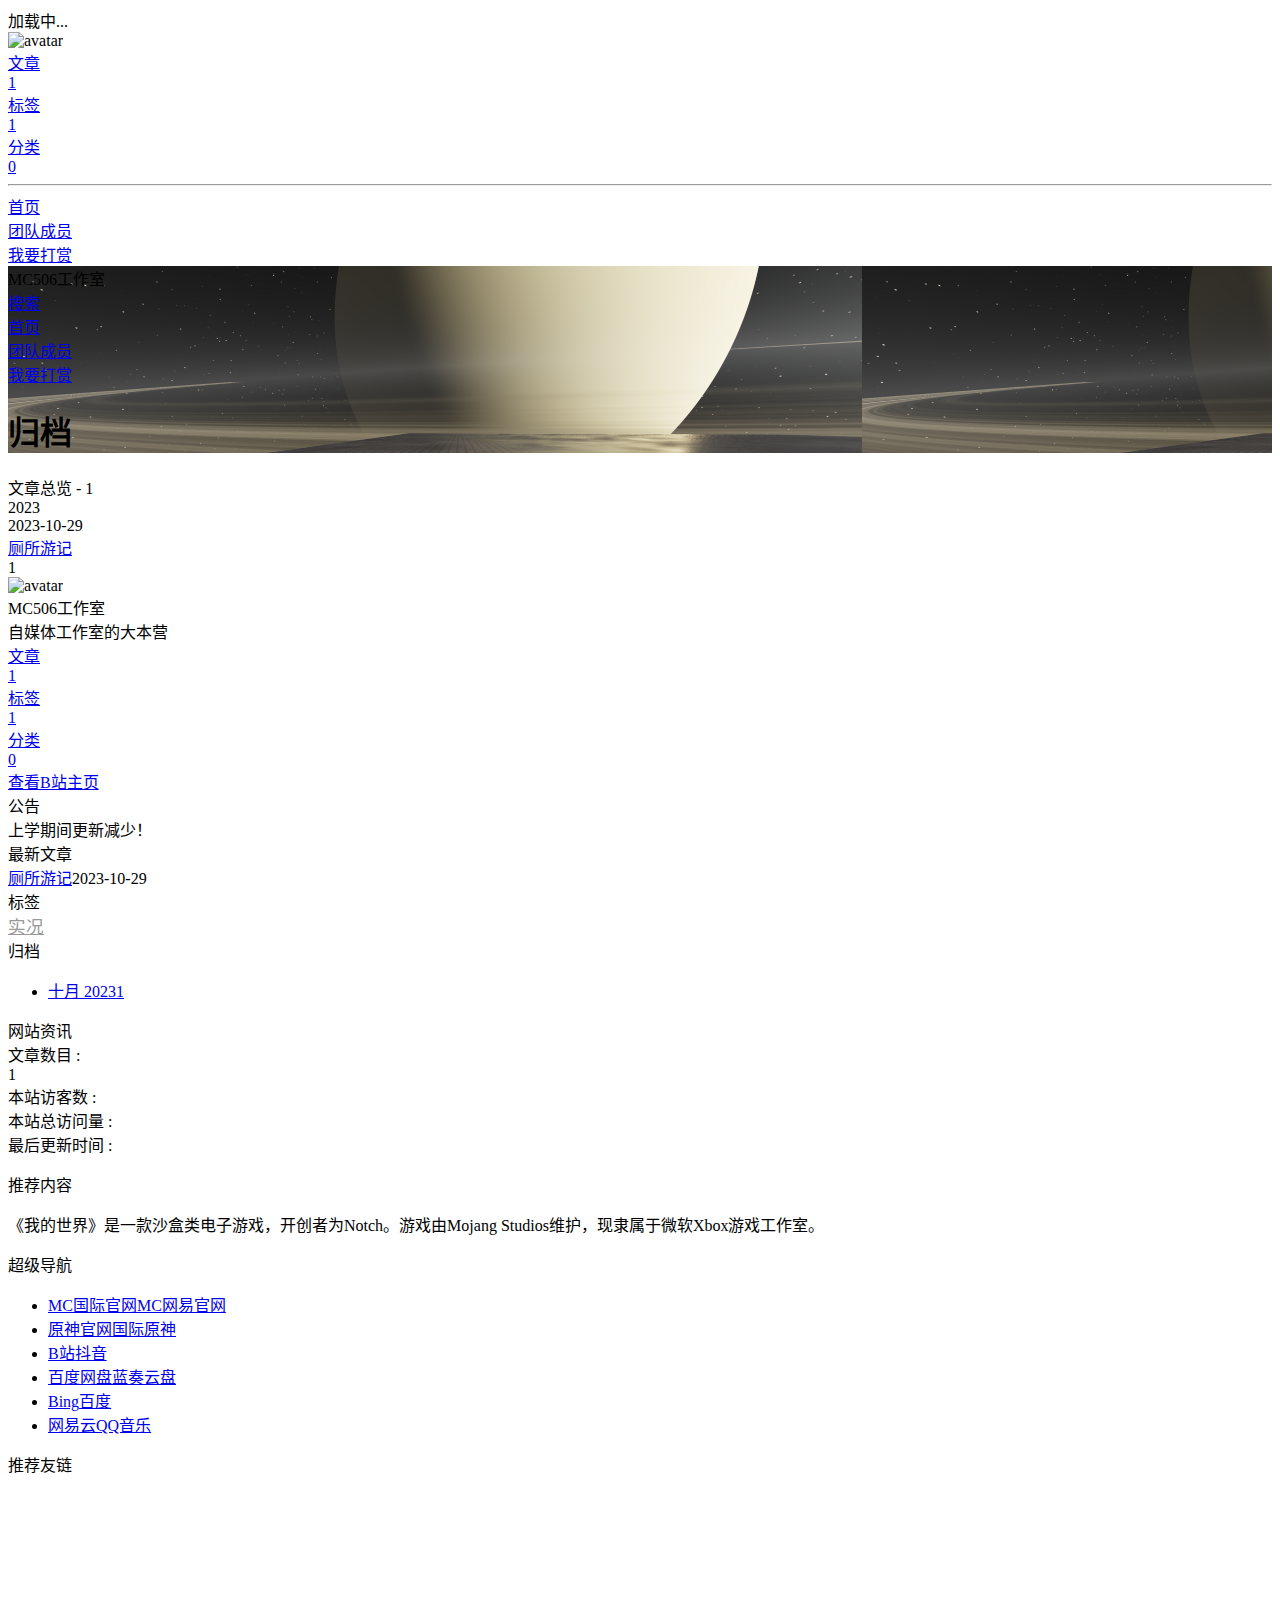
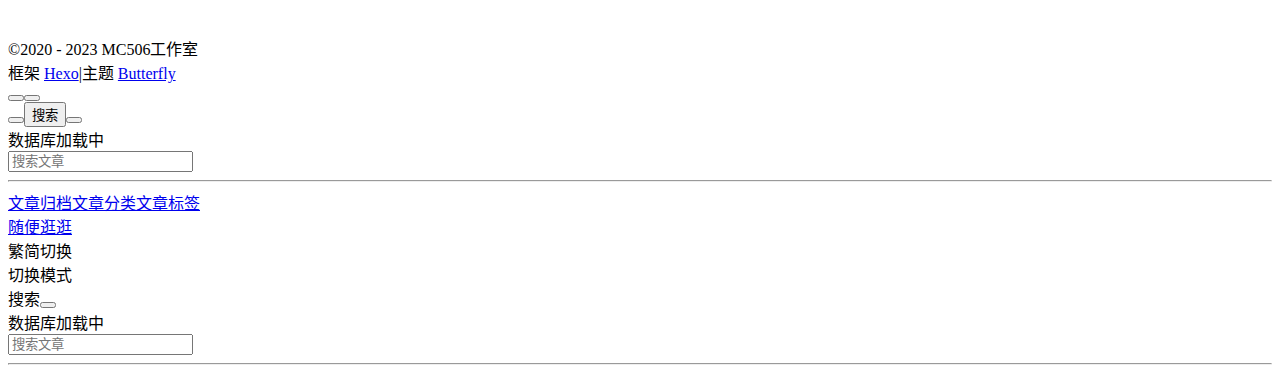
==== archives/index.html @ 2f19830c "Site updated: 2023-10-29 20:37:11" ====
<!DOCTYPE html><html lang="zh-CN" data-theme="light"><head><meta charset="UTF-8"><meta http-equiv="X-UA-Compatible" content="IE=edge"><meta name="viewport" content="width=device-width, initial-scale=1.0,viewport-fit=cover"><title>归档 | MC506工作室</title><meta name="author" content="MC506工作室"><meta name="copyright" content="MC506工作室"><meta name="format-detection" content="telephone=no"><meta name="theme-color" content="#ffffff"><meta name="description" content="自媒体工作室的大本营">
<meta property="og:type" content="website">
<meta property="og:title" content="归档">
<meta property="og:url" content="http://mc506lw.github.io/archives/index.html">
<meta property="og:site_name" content="MC506工作室">
<meta property="og:description" content="自媒体工作室的大本营">
<meta property="og:locale" content="zh_CN">
<meta property="og:image" content="http://mc506lw.github.io/img/e1f37be67612364035fc47e8f9fc692.jpg">
<meta property="article:author" content="MC506工作室">
<meta name="twitter:card" content="summary">
<meta name="twitter:image" content="http://mc506lw.github.io/img/e1f37be67612364035fc47e8f9fc692.jpg"><link rel="shortcut icon" href="/img/e1f37be67612364035fc47e8f9fc692.jpg"><link rel="canonical" href="http://mc506lw.github.io/archives/index.html"><link rel="preconnect" href="//cdn.jsdelivr.net"/><link rel="preconnect" href="//hm.baidu.com"/><link rel="preconnect" href="//busuanzi.ibruce.info"/><link rel="stylesheet" href="/css/index.css"><link rel="stylesheet" href="https://cdn.jsdelivr.net/npm/@fortawesome/fontawesome-free/css/all.min.css" media="print" onload="this.media='all'"><link rel="stylesheet" href="https://cdn.jsdelivr.net/npm/@fancyapps/ui/dist/fancybox/fancybox.min.css" media="print" onload="this.media='all'"><script>var _hmt = _hmt || [];
(function() {
  var hm = document.createElement("script");
  hm.src = "https://hm.baidu.com/hm.js?81c5a6b81b329cbfa008c7f55d9d41e6";
  var s = document.getElementsByTagName("script")[0]; 
  s.parentNode.insertBefore(hm, s);
})();
</script><script>const GLOBAL_CONFIG = {
  root: '/',
  algolia: undefined,
  localSearch: {"path":"/search.xml","preload":false,"top_n_per_article":1,"unescape":false,"languages":{"hits_empty":"找不到您查询的内容：${query}","hits_stats":"共找到 ${hits} 篇文章"}},
  translate: undefined,
  noticeOutdate: undefined,
  highlight: {"plugin":"highlighjs","highlightCopy":true,"highlightLang":true,"highlightHeightLimit":false},
  copy: {
    success: '复制成功',
    error: '复制错误',
    noSupport: '浏览器不支持'
  },
  relativeDate: {
    homepage: false,
    post: false
  },
  runtime: '',
  dateSuffix: {
    just: '刚刚',
    min: '分钟前',
    hour: '小时前',
    day: '天前',
    month: '个月前'
  },
  copyright: undefined,
  lightbox: 'fancybox',
  Snackbar: undefined,
  infinitegrid: {
    js: 'https://cdn.jsdelivr.net/npm/@egjs/infinitegrid/dist/infinitegrid.min.js',
    buttonText: '加载更多'
  },
  isPhotoFigcaption: false,
  islazyload: false,
  isAnchor: false,
  percent: {
    toc: true,
    rightside: false,
  },
  autoDarkmode: false
}</script><script id="config-diff">var GLOBAL_CONFIG_SITE = {
  title: '归档',
  isPost: false,
  isHome: false,
  isHighlightShrink: false,
  isToc: false,
  postUpdate: '2023-10-29 20:37:10'
}</script><script>(win=>{
      win.saveToLocal = {
        set: (key, value, ttl) => {
          if (ttl === 0) return
          const now = Date.now()
          const expiry = now + ttl * 86400000
          const item = {
            value,
            expiry
          }
          localStorage.setItem(key, JSON.stringify(item))
        },
      
        get: key => {
          const itemStr = localStorage.getItem(key)
      
          if (!itemStr) {
            return undefined
          }
          const item = JSON.parse(itemStr)
          const now = Date.now()
      
          if (now > item.expiry) {
            localStorage.removeItem(key)
            return undefined
          }
          return item.value
        }
      }
    
      win.getScript = (url, attr = {}) => new Promise((resolve, reject) => {
        const script = document.createElement('script')
        script.src = url
        script.async = true
        script.onerror = reject
        script.onload = script.onreadystatechange = function() {
          const loadState = this.readyState
          if (loadState && loadState !== 'loaded' && loadState !== 'complete') return
          script.onload = script.onreadystatechange = null
          resolve()
        }

        Object.keys(attr).forEach(key => {
          script.setAttribute(key, attr[key])
        })

        document.head.appendChild(script)
      })
    
      win.getCSS = (url, id = false) => new Promise((resolve, reject) => {
        const link = document.createElement('link')
        link.rel = 'stylesheet'
        link.href = url
        if (id) link.id = id
        link.onerror = reject
        link.onload = link.onreadystatechange = function() {
          const loadState = this.readyState
          if (loadState && loadState !== 'loaded' && loadState !== 'complete') return
          link.onload = link.onreadystatechange = null
          resolve()
        }
        document.head.appendChild(link)
      })
    
      win.activateDarkMode = () => {
        document.documentElement.setAttribute('data-theme', 'dark')
        if (document.querySelector('meta[name="theme-color"]') !== null) {
          document.querySelector('meta[name="theme-color"]').setAttribute('content', '#0d0d0d')
        }
      }
      win.activateLightMode = () => {
        document.documentElement.setAttribute('data-theme', 'light')
        if (document.querySelector('meta[name="theme-color"]') !== null) {
          document.querySelector('meta[name="theme-color"]').setAttribute('content', '#ffffff')
        }
      }
      const t = saveToLocal.get('theme')
    
        if (t === 'dark') activateDarkMode()
        else if (t === 'light') activateLightMode()
      
      const asideStatus = saveToLocal.get('aside-status')
      if (asideStatus !== undefined) {
        if (asideStatus === 'hide') {
          document.documentElement.classList.add('hide-aside')
        } else {
          document.documentElement.classList.remove('hide-aside')
        }
      }
    
      const detectApple = () => {
        if(/iPad|iPhone|iPod|Macintosh/.test(navigator.userAgent)){
          document.documentElement.classList.add('apple')
        }
      }
      detectApple()
    })(window)</script><link rel="stylesheet" href="/css/custom.css"><span id="fps"></span><link rel="stylesheet" href="/css/progress_bar.css" media="defer" onload="this.media='all'"><!-- hexo injector head_end start --><link rel="stylesheet" href="https://npm.elemecdn.com/hexo-butterfly-categories-card@1.0.0/lib/categorybar.css"><!-- hexo injector head_end end --><meta name="generator" content="Hexo 6.3.0"></head><body><div id="loading-box"><div class="loading-left-bg"></div><div class="loading-right-bg"></div><div class="spinner-box"><div class="configure-border-1"><div class="configure-core"></div></div><div class="configure-border-2"><div class="configure-core"></div></div><div class="loading-word">加载中...</div></div></div><script>(()=>{
  const $loadingBox = document.getElementById('loading-box')
  const $body = document.body
  const preloader = {
    endLoading: () => {
      $body.style.overflow = ''
      $loadingBox.classList.add('loaded')
    },
    initLoading: () => {
      $body.style.overflow = 'hidden'
      $loadingBox.classList.remove('loaded')
    }
  }

  preloader.initLoading()
  window.addEventListener('load',() => { preloader.endLoading() })

  if (false) {
    document.addEventListener('pjax:send', () => { preloader.initLoading() })
    document.addEventListener('pjax:complete', () => { preloader.endLoading() })
  }
})()</script><div id="sidebar"><div id="menu-mask"></div><div id="sidebar-menus"><div class="avatar-img is-center"><img src="/img/e1f37be67612364035fc47e8f9fc692.jpg" onerror="onerror=null;src='/img/friend_404.gif'" alt="avatar"/></div><div class="sidebar-site-data site-data is-center"><a href="/archives/"><div class="headline">文章</div><div class="length-num">1</div></a><a href="/tags/"><div class="headline">标签</div><div class="length-num">1</div></a><a href="/categories/"><div class="headline">分类</div><div class="length-num">0</div></a></div><hr class="custom-hr"/><div class="menus_items"><div class="menus_item"><a class="site-page" href="/"><i class="fa-fw fas fa-home"></i><span> 首页</span></a></div><div class="menus_item"><a class="site-page" href="/team/"><i class="fa-fw fas fa-heart"></i><span> 团队成员</span></a></div><div class="menus_item"><a class="site-page" href="/fadian/"><i class="fa-fw fas fa-hand-holding-heart"></i><span> 我要打赏</span></a></div></div></div></div><div class="page" id="body-wrap"><header class="not-home-page" id="page-header" style="background-image: url('/img/2023-09-10_11.59.04.png')"><nav id="nav"><span id="blog-info"><a href="/" title="MC506工作室"></a><div id="he-plugin-simple"><span class="site-name">MC506工作室</span></div></span><div id="menus"><div id="search-button"><a class="site-page social-icon search" href="javascript:void(0);"><i class="fas fa-search fa-fw"></i><span> 搜索</span></a></div><div class="menus_items"><div class="menus_item"><a class="site-page" href="/"><i class="fa-fw fas fa-home"></i><span> 首页</span></a></div><div class="menus_item"><a class="site-page" href="/team/"><i class="fa-fw fas fa-heart"></i><span> 团队成员</span></a></div><div class="menus_item"><a class="site-page" href="/fadian/"><i class="fa-fw fas fa-hand-holding-heart"></i><span> 我要打赏</span></a></div></div><div id="toggle-menu"><a class="site-page" href="javascript:void(0);"><i class="fas fa-bars fa-fw"></i></a></div></div></nav><div id="page-site-info"><h1 id="site-title">归档</h1></div></header><main class="layout" id="content-inner"><div id="archive"><div class="article-sort-title">文章总览 - 1</div><div class="article-sort"><div class="article-sort-item year">2023</div><div class="article-sort-item no-article-cover"><div class="article-sort-item-info"><div class="article-sort-item-time"><i class="far fa-calendar-alt"></i><time class="post-meta-date-created" datetime="2023-10-29T08:50:26.000Z" title="发表于 2023-10-29 16:50:26">2023-10-29</time></div><a class="article-sort-item-title" href="/2023/10/29/%E5%8E%95%E6%89%80%E6%B8%B8%E8%AE%B0/" title="厕所游记">厕所游记</a></div></div></div><nav id="pagination"><div class="pagination"><span class="page-number current">1</span></div></nav></div><div class="aside-content" id="aside-content"><div class="card-widget card-info"><div class="is-center"><div class="avatar-img"><img src="/img/e1f37be67612364035fc47e8f9fc692.jpg" onerror="this.onerror=null;this.src='/img/friend_404.gif'" alt="avatar"/></div><div class="author-info__name">MC506工作室</div><div class="author-info__description">自媒体工作室的大本营</div></div><div class="card-info-data site-data is-center"><a href="/archives/"><div class="headline">文章</div><div class="length-num">1</div></a><a href="/tags/"><div class="headline">标签</div><div class="length-num">1</div></a><a href="/categories/"><div class="headline">分类</div><div class="length-num">0</div></a></div><a id="card-info-btn" target="_blank" rel="noopener" href="https://space.bilibili.com/696652305"><i class="fab fa-bilibili"></i><span>查看B站主页</span></a><div class="card-info-social-icons is-center"><a class="social-icon" href="http://qm.qq.com/cgi-bin/qm/qr?_wv=1027&amp;k=BDdadNDHV9QyUXIkOZKwpkXo_-a21tHB&amp;authKey=B9U7ATQ6e089rOPouY4tqLctIxd5IM%2BOs1HN8KIvSqDBTac97eKMuggs9X7u34BD&amp;noverify=0&amp;group_code=769123964" target="_blank" title="加入QQ群"><i class="fab fa-qq" style="color: #0059ff;"></i></a><a class="social-icon" href="https://v.douyin.com/id7cJnuv/ 5@2.com" target="_blank" title="抖音主页"><i class="fab fa-tiktok" style="color: #000000;"></i></a></div></div><div class="card-widget card-announcement"><div class="item-headline"><i class="fas fa-bullhorn fa-shake"></i><span>公告</span></div><div class="announcement_content">上学期间更新减少！</div></div><div class="sticky_layout"><div class="card-widget card-recent-post"><div class="item-headline"><i class="fas fa-history"></i><span>最新文章</span></div><div class="aside-list"><div class="aside-list-item no-cover"><div class="content"><a class="title" href="/2023/10/29/%E5%8E%95%E6%89%80%E6%B8%B8%E8%AE%B0/" title="厕所游记">厕所游记</a><time datetime="2023-10-29T08:50:26.000Z" title="发表于 2023-10-29 16:50:26">2023-10-29</time></div></div></div></div><div class="card-widget card-tags"><div class="item-headline"><i class="fas fa-tags"></i><span>标签</span></div><div class="card-tag-cloud"><a href="/tags/%E5%AE%9E%E5%86%B5/" style="font-size: 1.1em; color: #999">实况</a></div></div><div class="card-widget card-archives"><div class="item-headline"><i class="fas fa-archive"></i><span>归档</span></div><ul class="card-archive-list"><li class="card-archive-list-item"><a class="card-archive-list-link" href="/archives/2023/10/"><span class="card-archive-list-date">十月 2023</span><span class="card-archive-list-count">1</span></a></li></ul></div><div class="card-widget card-webinfo"><div class="item-headline"><i class="fas fa-chart-line"></i><span>网站资讯</span></div><div class="webinfo"><div class="webinfo-item"><div class="item-name">文章数目 :</div><div class="item-count">1</div></div><div class="webinfo-item"><div class="item-name">本站访客数 :</div><div class="item-count" id="busuanzi_value_site_uv"><i class="fa-solid fa-spinner fa-spin"></i></div></div><div class="webinfo-item"><div class="item-name">本站总访问量 :</div><div class="item-count" id="busuanzi_value_site_pv"><i class="fa-solid fa-spinner fa-spin"></i></div></div><div class="webinfo-item"><div class="item-name">最后更新时间 :</div><div class="item-count" id="last-push-date" data-lastPushDate="2023-10-29T12:37:10.159Z"><i class="fa-solid fa-spinner fa-spin"></i></div></div></div></div></div></div></main><footer id="footer"><div id="footer-wrap"><div id="ft"><div class="ft-item-1"><div class="t-top"><div class="t-t-l"><p class="ft-t t-l-t">推荐内容</p><div class="bg-ad"><div>《我的世界》是一款沙盒类电子游戏，开创者为Notch。游戏由Mojang Studios维护，现隶属于微软Xbox游戏工作室。</div><div class="btn-xz-box"><a class="btn-xz" target="_blank" rel="noopener" href="https://minecraft.net/"> </a></div></div></div><div class="t-t-r"><p class="ft-t t-l-t">超级导航</p><ul class="ft-links"><li><a target="_blank" rel="noopener" href="https://www.minecraft.net/">MC国际官网</a><a target="_blank" rel="noopener" href="https://mc.163.com/">MC网易官网</a></li><li><a target="_blank" rel="noopener" href="https://ys.mihoyo.com/">原神官网</a><a target="_blank" rel="noopener" href="https://genshin.hoyoverse.com/en">国际原神</a></li><li><a target="_blank" rel="noopener" href="https://bilibili.com">B站</a><a target="_blank" rel="noopener" href="https://www.douyin.com/discover">抖音</a></li><li><a target="_blank" rel="noopener" href="https://pan.baidu.com/">百度网盘</a><a target="_blank" rel="noopener" href="https://pc.woozooo.com/">蓝奏云盘</a></li><li><a target="_blank" rel="noopener" href="https://cn.bing.com">Bing</a><a target="_blank" rel="noopener" href="https://baidu.com">百度</a></li><li><a target="_blank" rel="noopener" href="https://music.163.com">网易云</a><a target="_blank" rel="noopener" href="https://y.qq.com/">QQ音乐</a></li></ul></div></div></div><div class="ft-item-2"><p class="ft-t">推荐友链</p><div class="ft-img-group"><div class="img-group-item"><a target="_blank" rel="noopener" href="https://www.mcbbs.net/"><img src="https://picdl.sunbangyan.cn/2023/10/29/2e743eb274c3a27096126565a379de5f.png" alt=""/></a></div><div class="img-group-item"><a target="_blank" rel="noopener" href="https://klpbbs.com/"><img src="https://picdm.sunbangyan.cn/2023/10/29/a8a11aaf8ba96af10c62a1933989144e.png" alt=""/></a></div><div class="img-group-item"><a target="_blank" rel="noopener" href="https://www.planetminecraft.com/"><img src="https://picdm.sunbangyan.cn/2023/10/29/9886b3ceeb8cb4bef4e1a3ab4f196b81.png" alt=""/></a></div><div class="img-group-item"><a target="_blank" rel="noopener" href="https://www.curseforge.com/minecraft/"><img src="https://picdm.sunbangyan.cn/2023/10/29/a2d2ff64bffb9511676bce7ee4fdfa7d.png" alt=""/></a></div><div class="img-group-item"><a target="_blank" rel="noopener" href="https://preview.openfrp.net/"><img src="https://picdl.sunbangyan.cn/2023/10/29/e835c33e067d3760f0480dff2d947826.png" alt=""/></a></div><div class="img-group-item"><a target="_blank" rel="noopener" href="https://www.mcnav.net/"><img src="https://picss.sunbangyan.cn/2023/10/29/50d2ec2ff0ce5ebee2998b3c4b10a136.png" alt=""/></a></div><div class="img-group-item"><a target="_blank" rel="noopener" href="https://www.anyijun.com/"><img src="https://picss.sunbangyan.cn/2023/10/29/cb4350c5424cf41b080c001601173be1.png" alt=""/></a></div><div class="img-group-item"><a target="_blank" rel="noopener" href="https://toiletmc.net/"><img src="https://picss.sunbangyan.cn/2023/10/29/3ba36cac2c2de02fc002721196aa5860.png" alt=""/></a></div></div></div></div><div class="copyright">&copy;2020 - 2023  <i id="heartbeat" class="fa fas fa-heartbeat"></i> MC506工作室</div><div class="framework-info"><span>框架 </span><a target="_blank" rel="noopener" href="https://hexo.io">Hexo</a><span class="footer-separator">|</span><span>主题 </span><a target="_blank" rel="noopener" href="https://github.com/jerryc127/hexo-theme-butterfly">Butterfly</a></div></div></footer></div><div id="rightside"><div id="rightside-config-hide"><button id="darkmode" type="button" title="浅色和深色模式转换"><i class="fas fa-adjust"></i></button><button id="hide-aside-btn" type="button" title="单栏和双栏切换"><i class="fas fa-arrows-alt-h"></i></button></div><div id="rightside-config-show"><button id="rightside-config" type="button" title="设置"><i class="fas fa-cog fa-spin"></i></button><button id="go-up" type="button" title="回到顶部"><span class="scroll-percent"></span><i class="fas fa-arrow-up"></i><div id="local-search"><div class="search-dialog"><nav class="search-nav"><span class="search-dialog-title">搜索</span><span id="loading-status"></span><button class="search-close-button"><i class="fas fa-times"></i></button></nav><div class="is-center" id="loading-database"><i class="fas fa-spinner fa-pulse"></i><span>  数据库加载中</span></div><div class="search-wrap"><div id="local-search-input"><div class="local-search-box"><input class="local-search-box--input" placeholder="搜索文章" type="text"/></div></div><hr/><div id="local-search-results"></div><div id="local-search-stats-wrap"></div></div></div><div id="search-mask"></div><script src="/js/search/local-search.js"></script></div><div id="rightMenu"><div class="rightMenu-group rightMenu-small"><div class="rightMenu-item" id="menu-backward"><i class="fa-solid fa-arrow-left"></i></div><div class="rightMenu-item" id="menu-forward"><i class="fa-solid fa-arrow-right"></i></div><div class="rightMenu-item" id="menu-refresh"><i class="fa-solid fa-arrow-rotate-right"></i></div><div class="rightMenu-item" id="menu-home"><i class="fa-solid fa-house"></i></div></div><div class="rightMenu-group rightMenu-line rightMenuOther"><a class="rightMenu-item menu-link" href="/archives/"><i class="fa-solid fa-archive"></i><span>文章归档</span></a><a class="rightMenu-item menu-link" href="/categories/"><i class="fa-solid fa-folder-open"></i><span>文章分类</span></a><a class="rightMenu-item menu-link" href="/tags/"><i class="fa-solid fa-tags"></i><span>文章标签</span></a></div><div class="rightMenu-group rightMenu-line rightMenuNormal"><a class="rightMenu-item menu-link" id="menu-radompage" href="/random/index.html"><i class="fa-solid fa-shoe-prints"></i><span>随便逛逛</span></a><div class="rightMenu-item" id="menu-translate"><i class="fa-solid fa-earth-asia"></i><span>繁简切换</span></div><div class="rightMenu-item" id="menu-darkmode"><i class="fa-solid fa-moon"></i><span>切换模式</span></div></div></div><div id="rightmenu-mask"></div></button></div></div><div><script src="/js/utils.js"></script><script src="/js/main.js"></script><script src="https://cdn.jsdelivr.net/npm/@fancyapps/ui/dist/fancybox/fancybox.umd.min.js"></script><div class="js-pjax"></div><script defer src="/js/cursor.js"></script><script async src="//npm.elemecdn.com/pace-js@1.2.4/pace.min.js"></script><div class="aplayer no-destroy" data-id="7716161010" data-server="netease" data-type="playlist" data-fixed="true" data-listfolded="true" data-mini="true" data-volume="0.2" data-lrctype="0" data-autoplay="false"> </div><script defer type="text/javascript" src="https://cdn1.tianli0.top/npm/sweetalert2@8.19.0/dist/sweetalert2.all.js"></script><script defer src="/js/lunar.js"></script><script defer src="/js/day.js"></script><script async src="/js/fps.js"></script><script async src="/js/title.js"></script><script src="https://widget.qweather.net/simple/static/js/he-simple-common.js?v=2.0"></script><script src="/js/weather.js"></script><script src="https://cdn.staticfile.org/jquery/3.6.3/jquery.min.js"></script><script async data-pjax src="https://cdn.wpon.cn/2022-sucai/Gold-ingot.js"></script><script async data-pjax src="/js/newYear.js"></script><script async src="https://npm.elemecdn.com/tzy-blog/lib/js/other/sakura.js"></script><script defer="defer" id="ribbon" src="https://cdn.jsdelivr.net/npm/butterfly-extsrc/dist/canvas-ribbon.min.js" size="150" alpha="0.6" zIndex="-1" mobile="false" data-click="false"></script><script src="https://cdn.jsdelivr.net/npm/butterfly-extsrc/dist/activate-power-mode.min.js"></script><script>POWERMODE.colorful = true;
POWERMODE.shake = false;
POWERMODE.mobile = false;
document.body.addEventListener('input', POWERMODE);
</script><script id="click-show-text" src="https://cdn.jsdelivr.net/npm/butterfly-extsrc/dist/click-show-text.min.js" data-mobile="true" data-text="点赞,投币,转发,关注" data-fontsize="15px" data-random="false" async="async"></script><link rel="stylesheet" href="https://cdn.jsdelivr.net/npm/aplayer/dist/APlayer.min.css" media="print" onload="this.media='all'"><script src="https://cdn.jsdelivr.net/npm/aplayer/dist/APlayer.min.js"></script><script src="https://cdn.jsdelivr.net/npm/butterfly-extsrc/metingjs/dist/Meting.min.js"></script><script async data-pjax src="//busuanzi.ibruce.info/busuanzi/2.3/busuanzi.pure.mini.js"></script><div id="local-search"><div class="search-dialog"><nav class="search-nav"><span class="search-dialog-title">搜索</span><span id="loading-status"></span><button class="search-close-button"><i class="fas fa-times"></i></button></nav><div class="is-center" id="loading-database"><i class="fas fa-spinner fa-pulse"></i><span>  数据库加载中</span></div><div class="search-wrap"><div id="local-search-input"><div class="local-search-box"><input class="local-search-box--input" placeholder="搜索文章" type="text"/></div></div><hr/><div id="local-search-results"></div><div id="local-search-stats-wrap"></div></div></div><div id="search-mask"></div><script src="/js/search/local-search.js"></script></div></div><!-- hexo injector body_end start --><script data-pjax>
    function butterfly_categories_card_injector_config(){
      var parent_div_git = document.getElementById('recent-posts');
      var item_html = '<style>li.categoryBar-list-item{width:32.3%;}.categoryBar-list{max-height: 190px;overflow:auto;}.categoryBar-list::-webkit-scrollbar{width:0!important}@media screen and (max-width: 650px){.categoryBar-list{max-height: 160px;}}</style><div class="recent-post-item" style="height:auto;width:100%;padding:0px;"><div id="categoryBar"><ul class="categoryBar-list"></ul></div></div>';
      console.log('已挂载butterfly_categories_card')
      parent_div_git.insertAdjacentHTML("afterbegin",item_html)
      }
    if( document.getElementById('recent-posts') && (location.pathname ==='/'|| '/' ==='all')){
    butterfly_categories_card_injector_config()
    }
  </script><!-- hexo injector body_end end --><script src="/live2dw/lib/L2Dwidget.min.js?094cbace49a39548bed64abff5988b05"></script><script>L2Dwidget.init({"log":false,"pluginJsPath":"lib/","pluginModelPath":"assets/","pluginRootPath":"live2dw/","tagMode":false});</script></body></html>
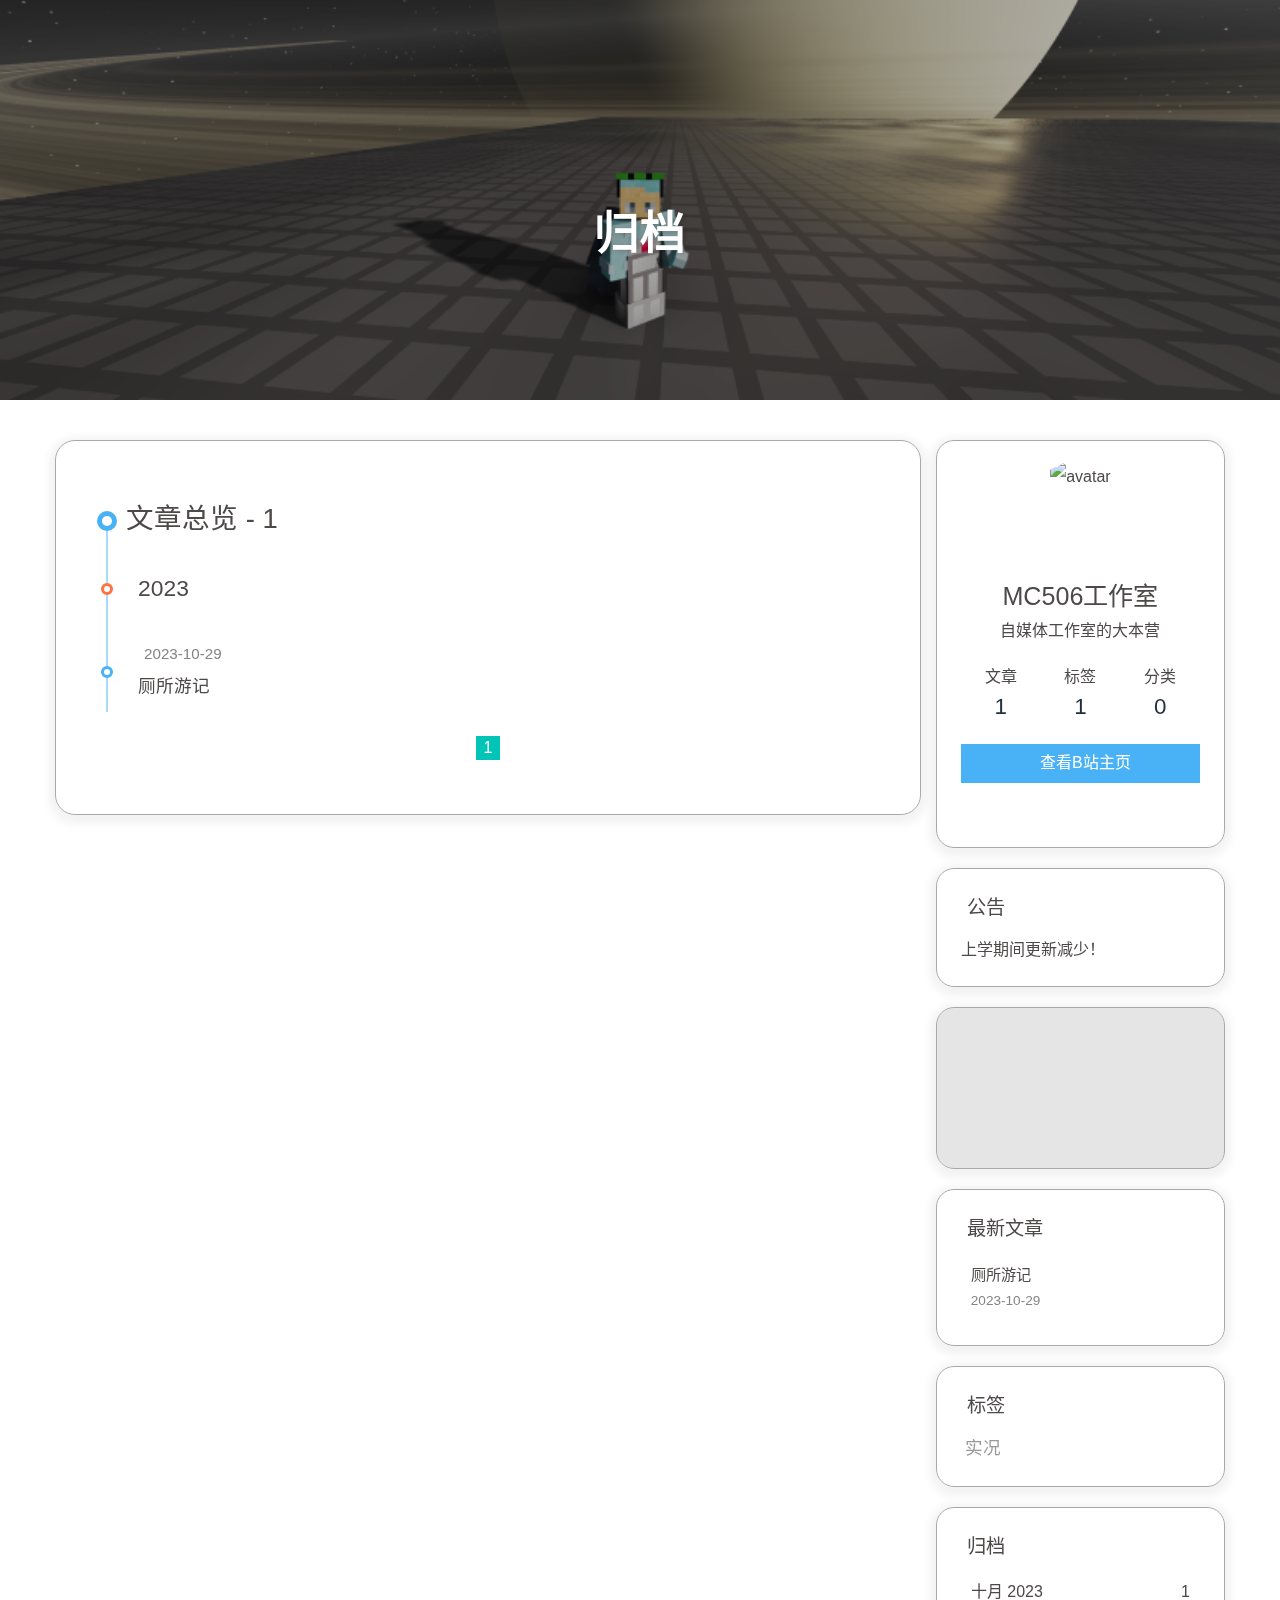
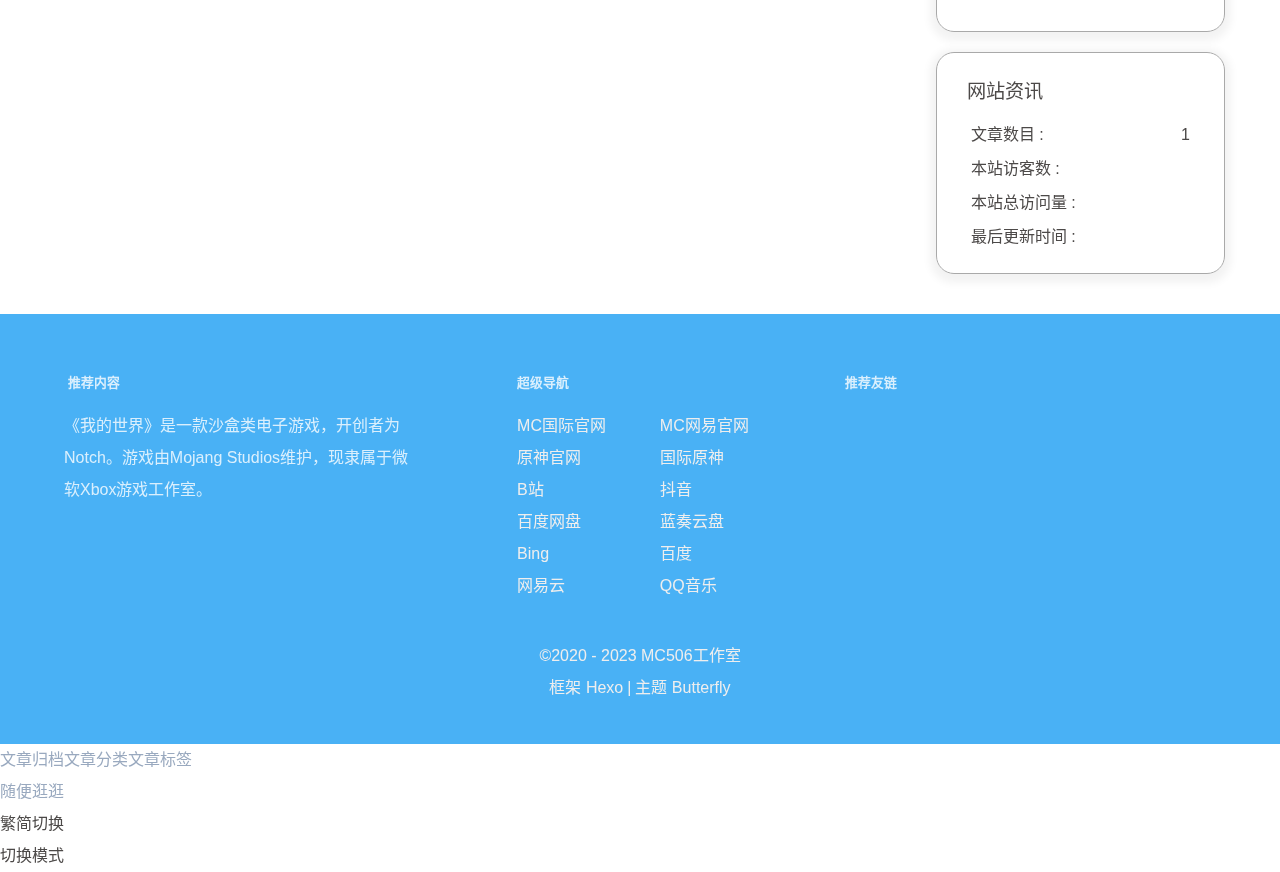
==== commit 6368f0e1: "Site updated: 2023-10-29 21:50:32" ====
--- a/archives/index.html
+++ b/archives/index.html
@@ -60,7 +60,7 @@
   isHome: false,
   isHighlightShrink: false,
   isToc: false,
-  postUpdate: '2023-10-29 20:37:10'
+  postUpdate: '2023-10-29 21:50:31'
 }</script><script>(win=>{
       win.saveToLocal = {
         set: (key, value, ttl) => {
@@ -178,7 +178,7 @@
     document.addEventListener('pjax:send', () => { preloader.initLoading() })
     document.addEventListener('pjax:complete', () => { preloader.endLoading() })
   }
-})()</script><div id="sidebar"><div id="menu-mask"></div><div id="sidebar-menus"><div class="avatar-img is-center"><img src="/img/e1f37be67612364035fc47e8f9fc692.jpg" onerror="onerror=null;src='/img/friend_404.gif'" alt="avatar"/></div><div class="sidebar-site-data site-data is-center"><a href="/archives/"><div class="headline">文章</div><div class="length-num">1</div></a><a href="/tags/"><div class="headline">标签</div><div class="length-num">1</div></a><a href="/categories/"><div class="headline">分类</div><div class="length-num">0</div></a></div><hr class="custom-hr"/><div class="menus_items"><div class="menus_item"><a class="site-page" href="/"><i class="fa-fw fas fa-home"></i><span> 首页</span></a></div><div class="menus_item"><a class="site-page" href="/team/"><i class="fa-fw fas fa-heart"></i><span> 团队成员</span></a></div><div class="menus_item"><a class="site-page" href="/fadian/"><i class="fa-fw fas fa-hand-holding-heart"></i><span> 我要打赏</span></a></div></div></div></div><div class="page" id="body-wrap"><header class="not-home-page" id="page-header" style="background-image: url('/img/2023-09-10_11.59.04.png')"><nav id="nav"><span id="blog-info"><a href="/" title="MC506工作室"></a><div id="he-plugin-simple"><span class="site-name">MC506工作室</span></div></span><div id="menus"><div id="search-button"><a class="site-page social-icon search" href="javascript:void(0);"><i class="fas fa-search fa-fw"></i><span> 搜索</span></a></div><div class="menus_items"><div class="menus_item"><a class="site-page" href="/"><i class="fa-fw fas fa-home"></i><span> 首页</span></a></div><div class="menus_item"><a class="site-page" href="/team/"><i class="fa-fw fas fa-heart"></i><span> 团队成员</span></a></div><div class="menus_item"><a class="site-page" href="/fadian/"><i class="fa-fw fas fa-hand-holding-heart"></i><span> 我要打赏</span></a></div></div><div id="toggle-menu"><a class="site-page" href="javascript:void(0);"><i class="fas fa-bars fa-fw"></i></a></div></div></nav><div id="page-site-info"><h1 id="site-title">归档</h1></div></header><main class="layout" id="content-inner"><div id="archive"><div class="article-sort-title">文章总览 - 1</div><div class="article-sort"><div class="article-sort-item year">2023</div><div class="article-sort-item no-article-cover"><div class="article-sort-item-info"><div class="article-sort-item-time"><i class="far fa-calendar-alt"></i><time class="post-meta-date-created" datetime="2023-10-29T08:50:26.000Z" title="发表于 2023-10-29 16:50:26">2023-10-29</time></div><a class="article-sort-item-title" href="/2023/10/29/%E5%8E%95%E6%89%80%E6%B8%B8%E8%AE%B0/" title="厕所游记">厕所游记</a></div></div></div><nav id="pagination"><div class="pagination"><span class="page-number current">1</span></div></nav></div><div class="aside-content" id="aside-content"><div class="card-widget card-info"><div class="is-center"><div class="avatar-img"><img src="/img/e1f37be67612364035fc47e8f9fc692.jpg" onerror="this.onerror=null;this.src='/img/friend_404.gif'" alt="avatar"/></div><div class="author-info__name">MC506工作室</div><div class="author-info__description">自媒体工作室的大本营</div></div><div class="card-info-data site-data is-center"><a href="/archives/"><div class="headline">文章</div><div class="length-num">1</div></a><a href="/tags/"><div class="headline">标签</div><div class="length-num">1</div></a><a href="/categories/"><div class="headline">分类</div><div class="length-num">0</div></a></div><a id="card-info-btn" target="_blank" rel="noopener" href="https://space.bilibili.com/696652305"><i class="fab fa-bilibili"></i><span>查看B站主页</span></a><div class="card-info-social-icons is-center"><a class="social-icon" href="http://qm.qq.com/cgi-bin/qm/qr?_wv=1027&amp;k=BDdadNDHV9QyUXIkOZKwpkXo_-a21tHB&amp;authKey=B9U7ATQ6e089rOPouY4tqLctIxd5IM%2BOs1HN8KIvSqDBTac97eKMuggs9X7u34BD&amp;noverify=0&amp;group_code=769123964" target="_blank" title="加入QQ群"><i class="fab fa-qq" style="color: #0059ff;"></i></a><a class="social-icon" href="https://v.douyin.com/id7cJnuv/ 5@2.com" target="_blank" title="抖音主页"><i class="fab fa-tiktok" style="color: #000000;"></i></a></div></div><div class="card-widget card-announcement"><div class="item-headline"><i class="fas fa-bullhorn fa-shake"></i><span>公告</span></div><div class="announcement_content">上学期间更新减少！</div></div><div class="sticky_layout"><div class="card-widget card-recent-post"><div class="item-headline"><i class="fas fa-history"></i><span>最新文章</span></div><div class="aside-list"><div class="aside-list-item no-cover"><div class="content"><a class="title" href="/2023/10/29/%E5%8E%95%E6%89%80%E6%B8%B8%E8%AE%B0/" title="厕所游记">厕所游记</a><time datetime="2023-10-29T08:50:26.000Z" title="发表于 2023-10-29 16:50:26">2023-10-29</time></div></div></div></div><div class="card-widget card-tags"><div class="item-headline"><i class="fas fa-tags"></i><span>标签</span></div><div class="card-tag-cloud"><a href="/tags/%E5%AE%9E%E5%86%B5/" style="font-size: 1.1em; color: #999">实况</a></div></div><div class="card-widget card-archives"><div class="item-headline"><i class="fas fa-archive"></i><span>归档</span></div><ul class="card-archive-list"><li class="card-archive-list-item"><a class="card-archive-list-link" href="/archives/2023/10/"><span class="card-archive-list-date">十月 2023</span><span class="card-archive-list-count">1</span></a></li></ul></div><div class="card-widget card-webinfo"><div class="item-headline"><i class="fas fa-chart-line"></i><span>网站资讯</span></div><div class="webinfo"><div class="webinfo-item"><div class="item-name">文章数目 :</div><div class="item-count">1</div></div><div class="webinfo-item"><div class="item-name">本站访客数 :</div><div class="item-count" id="busuanzi_value_site_uv"><i class="fa-solid fa-spinner fa-spin"></i></div></div><div class="webinfo-item"><div class="item-name">本站总访问量 :</div><div class="item-count" id="busuanzi_value_site_pv"><i class="fa-solid fa-spinner fa-spin"></i></div></div><div class="webinfo-item"><div class="item-name">最后更新时间 :</div><div class="item-count" id="last-push-date" data-lastPushDate="2023-10-29T12:37:10.159Z"><i class="fa-solid fa-spinner fa-spin"></i></div></div></div></div></div></div></main><footer id="footer"><div id="footer-wrap"><div id="ft"><div class="ft-item-1"><div class="t-top"><div class="t-t-l"><p class="ft-t t-l-t">推荐内容</p><div class="bg-ad"><div>《我的世界》是一款沙盒类电子游戏，开创者为Notch。游戏由Mojang Studios维护，现隶属于微软Xbox游戏工作室。</div><div class="btn-xz-box"><a class="btn-xz" target="_blank" rel="noopener" href="https://minecraft.net/"> </a></div></div></div><div class="t-t-r"><p class="ft-t t-l-t">超级导航</p><ul class="ft-links"><li><a target="_blank" rel="noopener" href="https://www.minecraft.net/">MC国际官网</a><a target="_blank" rel="noopener" href="https://mc.163.com/">MC网易官网</a></li><li><a target="_blank" rel="noopener" href="https://ys.mihoyo.com/">原神官网</a><a target="_blank" rel="noopener" href="https://genshin.hoyoverse.com/en">国际原神</a></li><li><a target="_blank" rel="noopener" href="https://bilibili.com">B站</a><a target="_blank" rel="noopener" href="https://www.douyin.com/discover">抖音</a></li><li><a target="_blank" rel="noopener" href="https://pan.baidu.com/">百度网盘</a><a target="_blank" rel="noopener" href="https://pc.woozooo.com/">蓝奏云盘</a></li><li><a target="_blank" rel="noopener" href="https://cn.bing.com">Bing</a><a target="_blank" rel="noopener" href="https://baidu.com">百度</a></li><li><a target="_blank" rel="noopener" href="https://music.163.com">网易云</a><a target="_blank" rel="noopener" href="https://y.qq.com/">QQ音乐</a></li></ul></div></div></div><div class="ft-item-2"><p class="ft-t">推荐友链</p><div class="ft-img-group"><div class="img-group-item"><a target="_blank" rel="noopener" href="https://www.mcbbs.net/"><img src="https://picdl.sunbangyan.cn/2023/10/29/2e743eb274c3a27096126565a379de5f.png" alt=""/></a></div><div class="img-group-item"><a target="_blank" rel="noopener" href="https://klpbbs.com/"><img src="https://picdm.sunbangyan.cn/2023/10/29/a8a11aaf8ba96af10c62a1933989144e.png" alt=""/></a></div><div class="img-group-item"><a target="_blank" rel="noopener" href="https://www.planetminecraft.com/"><img src="https://picdm.sunbangyan.cn/2023/10/29/9886b3ceeb8cb4bef4e1a3ab4f196b81.png" alt=""/></a></div><div class="img-group-item"><a target="_blank" rel="noopener" href="https://www.curseforge.com/minecraft/"><img src="https://picdm.sunbangyan.cn/2023/10/29/a2d2ff64bffb9511676bce7ee4fdfa7d.png" alt=""/></a></div><div class="img-group-item"><a target="_blank" rel="noopener" href="https://preview.openfrp.net/"><img src="https://picdl.sunbangyan.cn/2023/10/29/e835c33e067d3760f0480dff2d947826.png" alt=""/></a></div><div class="img-group-item"><a target="_blank" rel="noopener" href="https://www.mcnav.net/"><img src="https://picss.sunbangyan.cn/2023/10/29/50d2ec2ff0ce5ebee2998b3c4b10a136.png" alt=""/></a></div><div class="img-group-item"><a target="_blank" rel="noopener" href="https://www.anyijun.com/"><img src="https://picss.sunbangyan.cn/2023/10/29/cb4350c5424cf41b080c001601173be1.png" alt=""/></a></div><div class="img-group-item"><a target="_blank" rel="noopener" href="https://toiletmc.net/"><img src="https://picss.sunbangyan.cn/2023/10/29/3ba36cac2c2de02fc002721196aa5860.png" alt=""/></a></div></div></div></div><div class="copyright">&copy;2020 - 2023  <i id="heartbeat" class="fa fas fa-heartbeat"></i> MC506工作室</div><div class="framework-info"><span>框架 </span><a target="_blank" rel="noopener" href="https://hexo.io">Hexo</a><span class="footer-separator">|</span><span>主题 </span><a target="_blank" rel="noopener" href="https://github.com/jerryc127/hexo-theme-butterfly">Butterfly</a></div></div></footer></div><div id="rightside"><div id="rightside-config-hide"><button id="darkmode" type="button" title="浅色和深色模式转换"><i class="fas fa-adjust"></i></button><button id="hide-aside-btn" type="button" title="单栏和双栏切换"><i class="fas fa-arrows-alt-h"></i></button></div><div id="rightside-config-show"><button id="rightside-config" type="button" title="设置"><i class="fas fa-cog fa-spin"></i></button><button id="go-up" type="button" title="回到顶部"><span class="scroll-percent"></span><i class="fas fa-arrow-up"></i><div id="local-search"><div class="search-dialog"><nav class="search-nav"><span class="search-dialog-title">搜索</span><span id="loading-status"></span><button class="search-close-button"><i class="fas fa-times"></i></button></nav><div class="is-center" id="loading-database"><i class="fas fa-spinner fa-pulse"></i><span>  数据库加载中</span></div><div class="search-wrap"><div id="local-search-input"><div class="local-search-box"><input class="local-search-box--input" placeholder="搜索文章" type="text"/></div></div><hr/><div id="local-search-results"></div><div id="local-search-stats-wrap"></div></div></div><div id="search-mask"></div><script src="/js/search/local-search.js"></script></div><div id="rightMenu"><div class="rightMenu-group rightMenu-small"><div class="rightMenu-item" id="menu-backward"><i class="fa-solid fa-arrow-left"></i></div><div class="rightMenu-item" id="menu-forward"><i class="fa-solid fa-arrow-right"></i></div><div class="rightMenu-item" id="menu-refresh"><i class="fa-solid fa-arrow-rotate-right"></i></div><div class="rightMenu-item" id="menu-home"><i class="fa-solid fa-house"></i></div></div><div class="rightMenu-group rightMenu-line rightMenuOther"><a class="rightMenu-item menu-link" href="/archives/"><i class="fa-solid fa-archive"></i><span>文章归档</span></a><a class="rightMenu-item menu-link" href="/categories/"><i class="fa-solid fa-folder-open"></i><span>文章分类</span></a><a class="rightMenu-item menu-link" href="/tags/"><i class="fa-solid fa-tags"></i><span>文章标签</span></a></div><div class="rightMenu-group rightMenu-line rightMenuNormal"><a class="rightMenu-item menu-link" id="menu-radompage" href="/random/index.html"><i class="fa-solid fa-shoe-prints"></i><span>随便逛逛</span></a><div class="rightMenu-item" id="menu-translate"><i class="fa-solid fa-earth-asia"></i><span>繁简切换</span></div><div class="rightMenu-item" id="menu-darkmode"><i class="fa-solid fa-moon"></i><span>切换模式</span></div></div></div><div id="rightmenu-mask"></div></button></div></div><div><script src="/js/utils.js"></script><script src="/js/main.js"></script><script src="https://cdn.jsdelivr.net/npm/@fancyapps/ui/dist/fancybox/fancybox.umd.min.js"></script><div class="js-pjax"></div><script defer src="/js/cursor.js"></script><script async src="//npm.elemecdn.com/pace-js@1.2.4/pace.min.js"></script><div class="aplayer no-destroy" data-id="7716161010" data-server="netease" data-type="playlist" data-fixed="true" data-listfolded="true" data-mini="true" data-volume="0.2" data-lrctype="0" data-autoplay="false"> </div><script defer type="text/javascript" src="https://cdn1.tianli0.top/npm/sweetalert2@8.19.0/dist/sweetalert2.all.js"></script><script defer src="/js/lunar.js"></script><script defer src="/js/day.js"></script><script async src="/js/fps.js"></script><script async src="/js/title.js"></script><script src="https://widget.qweather.net/simple/static/js/he-simple-common.js?v=2.0"></script><script src="/js/weather.js"></script><script src="https://cdn.staticfile.org/jquery/3.6.3/jquery.min.js"></script><script async data-pjax src="https://cdn.wpon.cn/2022-sucai/Gold-ingot.js"></script><script async data-pjax src="/js/newYear.js"></script><script async src="https://npm.elemecdn.com/tzy-blog/lib/js/other/sakura.js"></script><script defer="defer" id="ribbon" src="https://cdn.jsdelivr.net/npm/butterfly-extsrc/dist/canvas-ribbon.min.js" size="150" alpha="0.6" zIndex="-1" mobile="false" data-click="false"></script><script src="https://cdn.jsdelivr.net/npm/butterfly-extsrc/dist/activate-power-mode.min.js"></script><script>POWERMODE.colorful = true;
+})()</script><div id="sidebar"><div id="menu-mask"></div><div id="sidebar-menus"><div class="avatar-img is-center"><img src="/img/e1f37be67612364035fc47e8f9fc692.jpg" onerror="onerror=null;src='/img/friend_404.gif'" alt="avatar"/></div><div class="sidebar-site-data site-data is-center"><a href="/archives/"><div class="headline">文章</div><div class="length-num">1</div></a><a href="/tags/"><div class="headline">标签</div><div class="length-num">1</div></a><a href="/categories/"><div class="headline">分类</div><div class="length-num">0</div></a></div><hr class="custom-hr"/><div class="menus_items"><div class="menus_item"><a class="site-page" href="/"><i class="fa-fw fas fa-home"></i><span> 首页</span></a></div><div class="menus_item"><a class="site-page" href="/team/"><i class="fa-fw fas fa-heart"></i><span> 团队成员</span></a></div><div class="menus_item"><a class="site-page" href="/fadian/"><i class="fa-fw fas fa-hand-holding-heart"></i><span> 我要打赏</span></a></div></div></div></div><div class="page" id="body-wrap"><header class="not-home-page" id="page-header" style="background-image: url('/img/2023-09-10_11.59.04.png')"><nav id="nav"><span id="blog-info"><a href="/" title="MC506工作室"></a><div id="he-plugin-simple"><span class="site-name">MC506工作室</span></div></span><div id="menus"><div id="search-button"><a class="site-page social-icon search" href="javascript:void(0);"><i class="fas fa-search fa-fw"></i><span> 搜索</span></a></div><div class="menus_items"><div class="menus_item"><a class="site-page" href="/"><i class="fa-fw fas fa-home"></i><span> 首页</span></a></div><div class="menus_item"><a class="site-page" href="/team/"><i class="fa-fw fas fa-heart"></i><span> 团队成员</span></a></div><div class="menus_item"><a class="site-page" href="/fadian/"><i class="fa-fw fas fa-hand-holding-heart"></i><span> 我要打赏</span></a></div></div><div id="toggle-menu"><a class="site-page" href="javascript:void(0);"><i class="fas fa-bars fa-fw"></i></a></div></div></nav><div id="page-site-info"><h1 id="site-title">归档</h1></div></header><main class="layout" id="content-inner"><div id="archive"><div class="article-sort-title">文章总览 - 1</div><div class="article-sort"><div class="article-sort-item year">2023</div><div class="article-sort-item no-article-cover"><div class="article-sort-item-info"><div class="article-sort-item-time"><i class="far fa-calendar-alt"></i><time class="post-meta-date-created" datetime="2023-10-29T08:50:26.000Z" title="发表于 2023-10-29 16:50:26">2023-10-29</time></div><a class="article-sort-item-title" href="/2023/10/29/%E5%8E%95%E6%89%80%E6%B8%B8%E8%AE%B0/" title="厕所游记">厕所游记</a></div></div></div><nav id="pagination"><div class="pagination"><span class="page-number current">1</span></div></nav></div><div class="aside-content" id="aside-content"><div class="card-widget card-info"><div class="is-center"><div class="avatar-img"><img src="/img/e1f37be67612364035fc47e8f9fc692.jpg" onerror="this.onerror=null;this.src='/img/friend_404.gif'" alt="avatar"/></div><div class="author-info__name">MC506工作室</div><div class="author-info__description">自媒体工作室的大本营</div></div><div class="card-info-data site-data is-center"><a href="/archives/"><div class="headline">文章</div><div class="length-num">1</div></a><a href="/tags/"><div class="headline">标签</div><div class="length-num">1</div></a><a href="/categories/"><div class="headline">分类</div><div class="length-num">0</div></a></div><a id="card-info-btn" target="_blank" rel="noopener" href="https://space.bilibili.com/696652305"><i class="fab fa-bilibili"></i><span>查看B站主页</span></a><div class="card-info-social-icons is-center"><a class="social-icon" href="http://qm.qq.com/cgi-bin/qm/qr?_wv=1027&amp;k=BDdadNDHV9QyUXIkOZKwpkXo_-a21tHB&amp;authKey=B9U7ATQ6e089rOPouY4tqLctIxd5IM%2BOs1HN8KIvSqDBTac97eKMuggs9X7u34BD&amp;noverify=0&amp;group_code=769123964" target="_blank" title="加入QQ群"><i class="fab fa-qq" style="color: #0059ff;"></i></a><a class="social-icon" href="https://v.douyin.com/id7cJnuv/ 5@2.com" target="_blank" title="抖音主页"><i class="fab fa-tiktok" style="color: #000000;"></i></a></div></div><div class="card-widget card-announcement"><div class="item-headline"><i class="fas fa-bullhorn fa-shake"></i><span>公告</span></div><div class="announcement_content">上学期间更新减少！</div></div><div class="card-widget" id="newYear"><div class="item-headline"><i></i><span></span></div><div class="item-content"><div id="newYear-main"><div class="mask"></div> <p class="title"></p> <div class="newYear-time"></div> <p class="today" style="text-align: right;"></p> </div></div></div><div class="sticky_layout"><div class="card-widget card-recent-post"><div class="item-headline"><i class="fas fa-history"></i><span>最新文章</span></div><div class="aside-list"><div class="aside-list-item no-cover"><div class="content"><a class="title" href="/2023/10/29/%E5%8E%95%E6%89%80%E6%B8%B8%E8%AE%B0/" title="厕所游记">厕所游记</a><time datetime="2023-10-29T08:50:26.000Z" title="发表于 2023-10-29 16:50:26">2023-10-29</time></div></div></div></div><div class="card-widget card-tags"><div class="item-headline"><i class="fas fa-tags"></i><span>标签</span></div><div class="card-tag-cloud"><a href="/tags/%E5%AE%9E%E5%86%B5/" style="font-size: 1.1em; color: #999">实况</a></div></div><div class="card-widget card-archives"><div class="item-headline"><i class="fas fa-archive"></i><span>归档</span></div><ul class="card-archive-list"><li class="card-archive-list-item"><a class="card-archive-list-link" href="/archives/2023/10/"><span class="card-archive-list-date">十月 2023</span><span class="card-archive-list-count">1</span></a></li></ul></div><div class="card-widget card-webinfo"><div class="item-headline"><i class="fas fa-chart-line"></i><span>网站资讯</span></div><div class="webinfo"><div class="webinfo-item"><div class="item-name">文章数目 :</div><div class="item-count">1</div></div><div class="webinfo-item"><div class="item-name">本站访客数 :</div><div class="item-count" id="busuanzi_value_site_uv"><i class="fa-solid fa-spinner fa-spin"></i></div></div><div class="webinfo-item"><div class="item-name">本站总访问量 :</div><div class="item-count" id="busuanzi_value_site_pv"><i class="fa-solid fa-spinner fa-spin"></i></div></div><div class="webinfo-item"><div class="item-name">最后更新时间 :</div><div class="item-count" id="last-push-date" data-lastPushDate="2023-10-29T13:50:31.023Z"><i class="fa-solid fa-spinner fa-spin"></i></div></div></div></div></div></div></main><footer id="footer"><div id="footer-wrap"><div id="ft"><div class="ft-item-1"><div class="t-top"><div class="t-t-l"><p class="ft-t t-l-t">推荐内容</p><div class="bg-ad"><div>《我的世界》是一款沙盒类电子游戏，开创者为Notch。游戏由Mojang Studios维护，现隶属于微软Xbox游戏工作室。</div><div class="btn-xz-box"><a class="btn-xz" target="_blank" rel="noopener" href="https://minecraft.net/"> </a></div></div></div><div class="t-t-r"><p class="ft-t t-l-t">超级导航</p><ul class="ft-links"><li><a target="_blank" rel="noopener" href="https://www.minecraft.net/">MC国际官网</a><a target="_blank" rel="noopener" href="https://mc.163.com/">MC网易官网</a></li><li><a target="_blank" rel="noopener" href="https://ys.mihoyo.com/">原神官网</a><a target="_blank" rel="noopener" href="https://genshin.hoyoverse.com/en">国际原神</a></li><li><a target="_blank" rel="noopener" href="https://bilibili.com">B站</a><a target="_blank" rel="noopener" href="https://www.douyin.com/discover">抖音</a></li><li><a target="_blank" rel="noopener" href="https://pan.baidu.com/">百度网盘</a><a target="_blank" rel="noopener" href="https://pc.woozooo.com/">蓝奏云盘</a></li><li><a target="_blank" rel="noopener" href="https://cn.bing.com">Bing</a><a target="_blank" rel="noopener" href="https://baidu.com">百度</a></li><li><a target="_blank" rel="noopener" href="https://music.163.com">网易云</a><a target="_blank" rel="noopener" href="https://y.qq.com/">QQ音乐</a></li></ul></div></div></div><div class="ft-item-2"><p class="ft-t">推荐友链</p><div class="ft-img-group"><div class="img-group-item"><a target="_blank" rel="noopener" href="https://www.mcbbs.net/"><img src="https://picdl.sunbangyan.cn/2023/10/29/2e743eb274c3a27096126565a379de5f.png" alt=""/></a></div><div class="img-group-item"><a target="_blank" rel="noopener" href="https://klpbbs.com/"><img src="https://picdm.sunbangyan.cn/2023/10/29/a8a11aaf8ba96af10c62a1933989144e.png" alt=""/></a></div><div class="img-group-item"><a target="_blank" rel="noopener" href="https://www.planetminecraft.com/"><img src="https://picdm.sunbangyan.cn/2023/10/29/9886b3ceeb8cb4bef4e1a3ab4f196b81.png" alt=""/></a></div><div class="img-group-item"><a target="_blank" rel="noopener" href="https://www.curseforge.com/minecraft/"><img src="https://picdm.sunbangyan.cn/2023/10/29/a2d2ff64bffb9511676bce7ee4fdfa7d.png" alt=""/></a></div><div class="img-group-item"><a target="_blank" rel="noopener" href="https://preview.openfrp.net/"><img src="https://picdl.sunbangyan.cn/2023/10/29/e835c33e067d3760f0480dff2d947826.png" alt=""/></a></div><div class="img-group-item"><a target="_blank" rel="noopener" href="https://www.mcnav.net/"><img src="https://picss.sunbangyan.cn/2023/10/29/50d2ec2ff0ce5ebee2998b3c4b10a136.png" alt=""/></a></div><div class="img-group-item"><a target="_blank" rel="noopener" href="https://www.anyijun.com/"><img src="https://picss.sunbangyan.cn/2023/10/29/cb4350c5424cf41b080c001601173be1.png" alt=""/></a></div><div class="img-group-item"><a target="_blank" rel="noopener" href="https://toiletmc.net/"><img src="https://picss.sunbangyan.cn/2023/10/29/3ba36cac2c2de02fc002721196aa5860.png" alt=""/></a></div></div></div></div><div class="copyright">&copy;2020 - 2023  <i id="heartbeat" class="fa fas fa-heartbeat"></i> MC506工作室</div><div class="framework-info"><span>框架 </span><a target="_blank" rel="noopener" href="https://hexo.io">Hexo</a><span class="footer-separator">|</span><span>主题 </span><a target="_blank" rel="noopener" href="https://github.com/jerryc127/hexo-theme-butterfly">Butterfly</a></div></div></footer></div><div id="rightside"><div id="rightside-config-hide"><button id="darkmode" type="button" title="浅色和深色模式转换"><i class="fas fa-adjust"></i></button><button id="hide-aside-btn" type="button" title="单栏和双栏切换"><i class="fas fa-arrows-alt-h"></i></button></div><div id="rightside-config-show"><button id="rightside-config" type="button" title="设置"><i class="fas fa-cog fa-spin"></i></button><button id="go-up" type="button" title="回到顶部"><span class="scroll-percent"></span><i class="fas fa-arrow-up"></i><div id="local-search"><div class="search-dialog"><nav class="search-nav"><span class="search-dialog-title">搜索</span><span id="loading-status"></span><button class="search-close-button"><i class="fas fa-times"></i></button></nav><div class="is-center" id="loading-database"><i class="fas fa-spinner fa-pulse"></i><span>  数据库加载中</span></div><div class="search-wrap"><div id="local-search-input"><div class="local-search-box"><input class="local-search-box--input" placeholder="搜索文章" type="text"/></div></div><hr/><div id="local-search-results"></div><div id="local-search-stats-wrap"></div></div></div><div id="search-mask"></div><script src="/js/search/local-search.js"></script></div><div id="rightMenu"><div class="rightMenu-group rightMenu-small"><div class="rightMenu-item" id="menu-backward"><i class="fa-solid fa-arrow-left"></i></div><div class="rightMenu-item" id="menu-forward"><i class="fa-solid fa-arrow-right"></i></div><div class="rightMenu-item" id="menu-refresh"><i class="fa-solid fa-arrow-rotate-right"></i></div><div class="rightMenu-item" id="menu-home"><i class="fa-solid fa-house"></i></div></div><div class="rightMenu-group rightMenu-line rightMenuOther"><a class="rightMenu-item menu-link" href="/archives/"><i class="fa-solid fa-archive"></i><span>文章归档</span></a><a class="rightMenu-item menu-link" href="/categories/"><i class="fa-solid fa-folder-open"></i><span>文章分类</span></a><a class="rightMenu-item menu-link" href="/tags/"><i class="fa-solid fa-tags"></i><span>文章标签</span></a></div><div class="rightMenu-group rightMenu-line rightMenuNormal"><a class="rightMenu-item menu-link" id="menu-radompage" href="/random/index.html"><i class="fa-solid fa-shoe-prints"></i><span>随便逛逛</span></a><div class="rightMenu-item" id="menu-translate"><i class="fa-solid fa-earth-asia"></i><span>繁简切换</span></div><div class="rightMenu-item" id="menu-darkmode"><i class="fa-solid fa-moon"></i><span>切换模式</span></div></div></div><div id="rightmenu-mask"></div></button></div></div><div><script src="/js/utils.js"></script><script src="/js/main.js"></script><script src="https://cdn.jsdelivr.net/npm/@fancyapps/ui/dist/fancybox/fancybox.umd.min.js"></script><div class="js-pjax"></div><script defer src="/js/cursor.js"></script><script async src="//npm.elemecdn.com/pace-js@1.2.4/pace.min.js"></script><div class="aplayer no-destroy" data-id="7716161010" data-server="netease" data-type="playlist" data-fixed="true" data-listfolded="true" data-mini="true" data-volume="0.2" data-lrctype="0" data-autoplay="false"> </div><script defer type="text/javascript" src="https://cdn1.tianli0.top/npm/sweetalert2@8.19.0/dist/sweetalert2.all.js"></script><script defer src="/js/lunar.js"></script><script defer src="/js/day.js"></script><script async src="/js/fps.js"></script><script async src="/js/title.js"></script><script src="https://widget.qweather.net/simple/static/js/he-simple-common.js?v=2.0"></script><script src="/js/weather.js"></script><script src="https://cdn.staticfile.org/jquery/3.6.3/jquery.min.js"></script><script async data-pjax src="https://cdn.wpon.cn/2022-sucai/Gold-ingot.js"></script><script async data-pjax src="/js/newYear.js"></script><script async src="https://npm.elemecdn.com/tzy-blog/lib/js/other/sakura.js"></script><script defer="defer" id="ribbon" src="https://cdn.jsdelivr.net/npm/butterfly-extsrc/dist/canvas-ribbon.min.js" size="150" alpha="0.6" zIndex="-1" mobile="false" data-click="false"></script><script src="https://cdn.jsdelivr.net/npm/butterfly-extsrc/dist/activate-power-mode.min.js"></script><script>POWERMODE.colorful = true;
 POWERMODE.shake = false;
 POWERMODE.mobile = false;
 document.body.addEventListener('input', POWERMODE);
@@ -192,4 +192,4 @@
     if( document.getElementById('recent-posts') && (location.pathname ==='/'|| '/' ==='all')){
     butterfly_categories_card_injector_config()
     }
-  </script><!-- hexo injector body_end end --><script src="/live2dw/lib/L2Dwidget.min.js?094cbace49a39548bed64abff5988b05"></script><script>L2Dwidget.init({"log":false,"pluginJsPath":"lib/","pluginModelPath":"assets/","pluginRootPath":"live2dw/","tagMode":false});</script></body></html>+  </script><!-- hexo injector body_end end --></body></html>--- a/css/custom.css
+++ b/css/custom.css
@@ -0,0 +1,451 @@
+/* 鼠标样式 */
+#cursor {
+  position: fixed;
+  width: 16px;
+  height: 16px;
+  /* 这里改变跟随的底色 */
+  background: rgb(0, 142, 237);
+  border-radius: 8px;
+  opacity: 0.25;
+  z-index: 10086;
+  pointer-events: none;
+  transition: 0.2s ease-in-out;
+  transition-property: background, opacity, transform;
+}
+
+#cursor.hidden {
+  opacity: 0;
+}
+
+#cursor.hover {
+  opacity: 0.1;
+  transform: scale(2.5);
+  -webkit-transform: scale(2.5);
+  -moz-transform: scale(2.5);
+  -ms-transform: scale(2.5);
+  -o-transform: scale(2.5);
+}
+
+#cursor.active {
+  opacity: 0.5;
+  transform: scale(0.5);
+  -webkit-transform: scale(0.5);
+  -moz-transform: scale(0.5);
+  -ms-transform: scale(0.5);
+  -o-transform: scale(0.5);
+}
+
+:root {
+  --trans-light: rgba(255, 255, 255, 0.88);
+  --trans-dark: rgba(25, 25, 25, 0.88);
+  --border-style: 1px solid rgb(169, 169, 169);
+  --backdrop-filter: blur(5px) saturate(150%);
+}
+
+/* 首页文章卡片 */
+#recent-posts > .recent-post-item {
+  background: var(--trans-light);
+  backdrop-filter: var(--backdrop-filter);
+  border-radius: 25px;
+  border: var(--border-style);
+}
+
+/* 首页侧栏卡片 */
+#aside-content .card-widget {
+  background: var(--trans-light);
+  backdrop-filter: var(--backdrop-filter);
+  border-radius: 18px;
+  border: var(--border-style);
+}
+
+/* 文章页、归档页、普通页面 */
+div#post,
+div#page,
+div#archive {
+  background: var(--trans-light);
+  backdrop-filter: var(--backdrop-filter);
+  border: var(--border-style);
+  border-radius: 20px;
+}
+
+/* 导航栏 */
+#page-header.nav-fixed #nav {
+  background: rgba(255, 255, 255, 0.75);
+  backdrop-filter: var(--backdrop-filter);
+}
+
+[data-theme="dark"] #page-header.nav-fixed #nav {
+  background: rgba(0, 0, 0, 0.7) !important;
+}
+
+/* 夜间模式遮罩 */
+[data-theme="dark"] #recent-posts > .recent-post-item,
+[data-theme="dark"] #aside-content .card-widget,
+[data-theme="dark"] div#post,
+[data-theme="dark"] div#archive,
+[data-theme="dark"] div#page {
+  background: var(--trans-dark);
+}
+
+
+/* 夜间模式页脚页头遮罩透明 */
+[data-theme="dark"] #footer::before {
+  background: transparent !important;
+}
+[data-theme="dark"] #page-header::before {
+  background: transparent !important;
+}
+
+/* 阅读模式 */
+.read-mode #aside-content .card-widget {
+  background: rgba(158, 204, 171, 0.5) !important;
+}
+.read-mode div#post {
+  background: rgba(158, 204, 171, 0.5) !important;
+}
+
+/* 夜间模式下的阅读模式 */
+[data-theme="dark"] .read-mode #aside-content .card-widget {
+  background: rgba(25, 25, 25, 0.9) !important;
+  color: #ffffff;
+}
+[data-theme="dark"] .read-mode div#post {
+  background: rgba(25, 25, 25, 0.9) !important;
+  color: #ffffff;
+}
+/* 文章页H1-H6图标样式效果 */
+/* 控制风车转动速度 4s那里可以自己调节快慢 */
+h1::before,
+h2::before,
+h3::before,
+h4::before,
+h5::before,
+h6::before {
+  -webkit-animation: ccc 4s linear infinite;
+  animation: ccc 4s linear infinite;
+}
+/* 控制风车转动方向 -1turn 为逆时针转动，1turn 为顺时针转动，相同数字部分记得统一修改 */
+@-webkit-keyframes ccc {
+  0% {
+    -webkit-transform: rotate(0deg);
+    transform: rotate(0deg);
+  }
+  to {
+    -webkit-transform: rotate(-1turn);
+    transform: rotate(-1turn);
+  }
+}
+@keyframes ccc {
+  0% {
+    -webkit-transform: rotate(0deg);
+    transform: rotate(0deg);
+  }
+  to {
+    -webkit-transform: rotate(-1turn);
+    transform: rotate(-1turn);
+  }
+}
+/* 设置风车颜色 */
+#content-inner.layout h1::before {
+  color: #ef50a8;
+  margin-left: -1.55rem;
+  font-size: 1.3rem;
+  margin-top: -0.23rem;
+}
+#content-inner.layout h2::before {
+  color: #fb7061;
+  margin-left: -1.35rem;
+  font-size: 1.1rem;
+  margin-top: -0.12rem;
+}
+#content-inner.layout h3::before {
+  color: #ffbf00;
+  margin-left: -1.22rem;
+  font-size: 0.95rem;
+  margin-top: -0.09rem;
+}
+#content-inner.layout h4::before {
+  color: #a9e000;
+  margin-left: -1.05rem;
+  font-size: 0.8rem;
+  margin-top: -0.09rem;
+}
+#content-inner.layout h5::before {
+  color: #57c850;
+  margin-left: -0.9rem;
+  font-size: 0.7rem;
+  margin-top: 0rem;
+}
+#content-inner.layout h6::before {
+  color: #5ec1e0;
+  margin-left: -0.9rem;
+  font-size: 0.66rem;
+  margin-top: 0rem;
+}
+/* s设置风车hover动效 6s那里可以自己调节快慢*/
+#content-inner.layout h1:hover,
+#content-inner.layout h2:hover,
+#content-inner.layout h3:hover,
+#content-inner.layout h4:hover,
+#content-inner.layout h5:hover,
+#content-inner.layout h6:hover {
+  color: var(--theme-color);
+}
+#content-inner.layout h1:hover::before,
+#content-inner.layout h2:hover::before,
+#content-inner.layout h3:hover::before,
+#content-inner.layout h4:hover::before,
+#content-inner.layout h5:hover::before,
+#content-inner.layout h6:hover::before {
+  color: var(--theme-color);
+  -webkit-animation: ccc 6s linear infinite;
+  animation: ccc 6s linear infinite;
+}
+@font-face {
+  /* 为载入的字体取名字(随意) */
+  font-family: 'MCZT';	
+  /* 字体文件地址(相对或者绝对路径都可以) */
+  src: \font\Minecraft AE.ttf;
+  /* 定义加粗样式(加粗多少) */
+  font-weight: normal;
+  /* 定义字体样式(斜体/非斜体) */
+  font-style: normal;
+  /* 定义显示样式 */
+  font-display: block;
+}
+/* 帧率检测 */
+#fps {
+  position: fixed;
+  /* 指定位置 */
+  left: 10px;
+  bottom: 80px;
+  z-index: 1919810;
+}
+[data-theme="light"] #fps {
+  background-color: rgba(255, 255, 255, 0.85);
+  backdrop-filter: var(--backdrop-filter);
+  padding: 4px;
+  border-radius: 4px;
+}
+[data-theme="dark"] #fps {
+  background-color: rgba(0, 0, 0, 0.72);
+  backdrop-filter: var(--backdrop-filter);
+  padding: 4px;
+  border-radius: 4px;
+}
+/* 新年侧边栏 */
+
+#newYear {
+    color: white;
+    padding: 0 !important;
+}
+
+#newYear p,
+#newYear h3 {
+    font-weight: normal;
+    color: inherit;
+    margin: 0;
+}
+
+#newYear .item-headline {
+    display: none;
+}
+
+#newYear-main {
+    min-height: 160px;
+    padding: 1rem;
+    position: relative;
+    border-radius: 12px;
+    background-image: url(https://tuchuang.voooe.cn/images/2023/01/02/tunian.webp);
+    background-size: cover;
+    background-position: center;
+}
+
+#newYear-main * {
+    position: relative;
+    line-height: 1.3;
+}
+
+#newYear-main .newYear-time {
+    font-weight: bold;
+    text-align: center;
+}
+
+#newYear-main .time,
+#newYear-main .happyNewYear {
+    font-size: 3.5rem;
+    margin: 1rem 0;
+    display: block;
+}
+
+#newYear-main .day {
+    font-size: 5rem;
+}
+
+#newYear-main .day .unit {
+    font-size: 1rem;
+}
+
+#newYear-main .mask {
+    position: absolute;
+    left: 0;
+    top: 0;
+    height: 100%;
+    width: 100%;
+    background-color: rgba(0, 0, 0, .1);
+}
+/* 自定义底部  start */
+#ft {
+    max-width: 1200px;
+    margin: 0 auto 12px;
+    display: flex;
+    color: rgb(255 255 255 / 80%) !important;
+    text-align: left;
+    flex-wrap: wrap;
+}
+
+.ft-item-1,
+.ft-item-2 {
+    display: flex;
+    height: 100%;
+    padding: 10px 14px;
+}
+
+.ft-item-1 {
+    flex-direction: column;
+    flex: 2;
+}
+
+.ft-item-2 {
+    flex: 1;
+    flex-direction: column;
+}
+
+.t-top {
+    display: flex;
+}
+
+.t-top .t-t-l {
+    display: flex;
+    flex-direction: column;
+    flex: 1.4;
+    margin-right: 10px;
+}
+
+.t-top .t-t-l .bg-ad {
+    width: 85%;
+    border-radius: 10px;
+    padding: 0 10px;
+}
+
+.btn-xz-box {
+    margin-top: 10px;
+}
+
+.btn-xz {
+    display: block;
+    background-color: var(--btn-bg);
+    color: var(--btn-color);
+    text-align: center;
+    line-height: 2.4;
+    margin: 8px 0;
+    cursor: pointer !important;
+}
+
+.btn-xz:hover {
+    text-decoration: none !important;
+
+}
+
+.btn-xz-box:hover .btn-xz {
+    background-color: #6f42c1;
+}
+
+.t-top .t-t-r {
+    display: flex;
+    flex-direction: column;
+    flex: 1;
+}
+
+.ft-links {
+    padding: 0 14px;
+    list-style: none;
+    margin-top: 0 !important;
+}
+
+.ft-links li a {
+    display: inline-block !important;
+    width: 50%;
+    cursor: pointer !important;
+}
+
+.ft-links li a:hover {
+    text-decoration: none !important;
+    color: #6f42c1 !important;
+}
+
+.ft-item-2 .ft-img-group {
+    width: 100%;
+}
+
+.ft-t {
+    font-size: 0.8rem;
+    margin-bottom: 20px;
+    line-height: 1;
+    font-weight: 600;
+}
+
+.t-l-t {
+    padding-left: 14px;
+}
+
+.ft-item-2 .ft-img-group .img-group-item {
+    display: inline-block;
+    width: 18.4%;
+    margin-right: 14px;
+    margin-bottom: 6px;
+}
+
+.ft-item-2 .ft-img-group .img-group-item a {
+    display: inline-block;
+    width: 100%;
+    height: 100%;
+    cursor: pointer !important;
+}
+
+.ft-item-2 .ft-img-group .img-group-item a img {
+    width: 100%;
+    max-height: 80px;
+}
+
+@media screen and (max-width: 768px) {
+
+    .ft-item-1 {
+        flex-basis: 100% !important;
+    }
+
+    .ft-item-2 {
+        flex-basis: 100% !important;
+    }
+
+    .t-top .t-t-l .bg-ad {
+        width: 100%;
+    }
+}
+
+@media screen and (max-width: 576px) {
+    .t-top {
+        flex-wrap: wrap;
+    }
+
+    .t-top .t-t-l {
+        flex-basis: 100% !important;
+
+    }
+
+    .t-top .t-t-r {
+        margin-top: 16px;
+        flex-basis: 100% !important;
+    }
+}
+/* 自定义底部  End */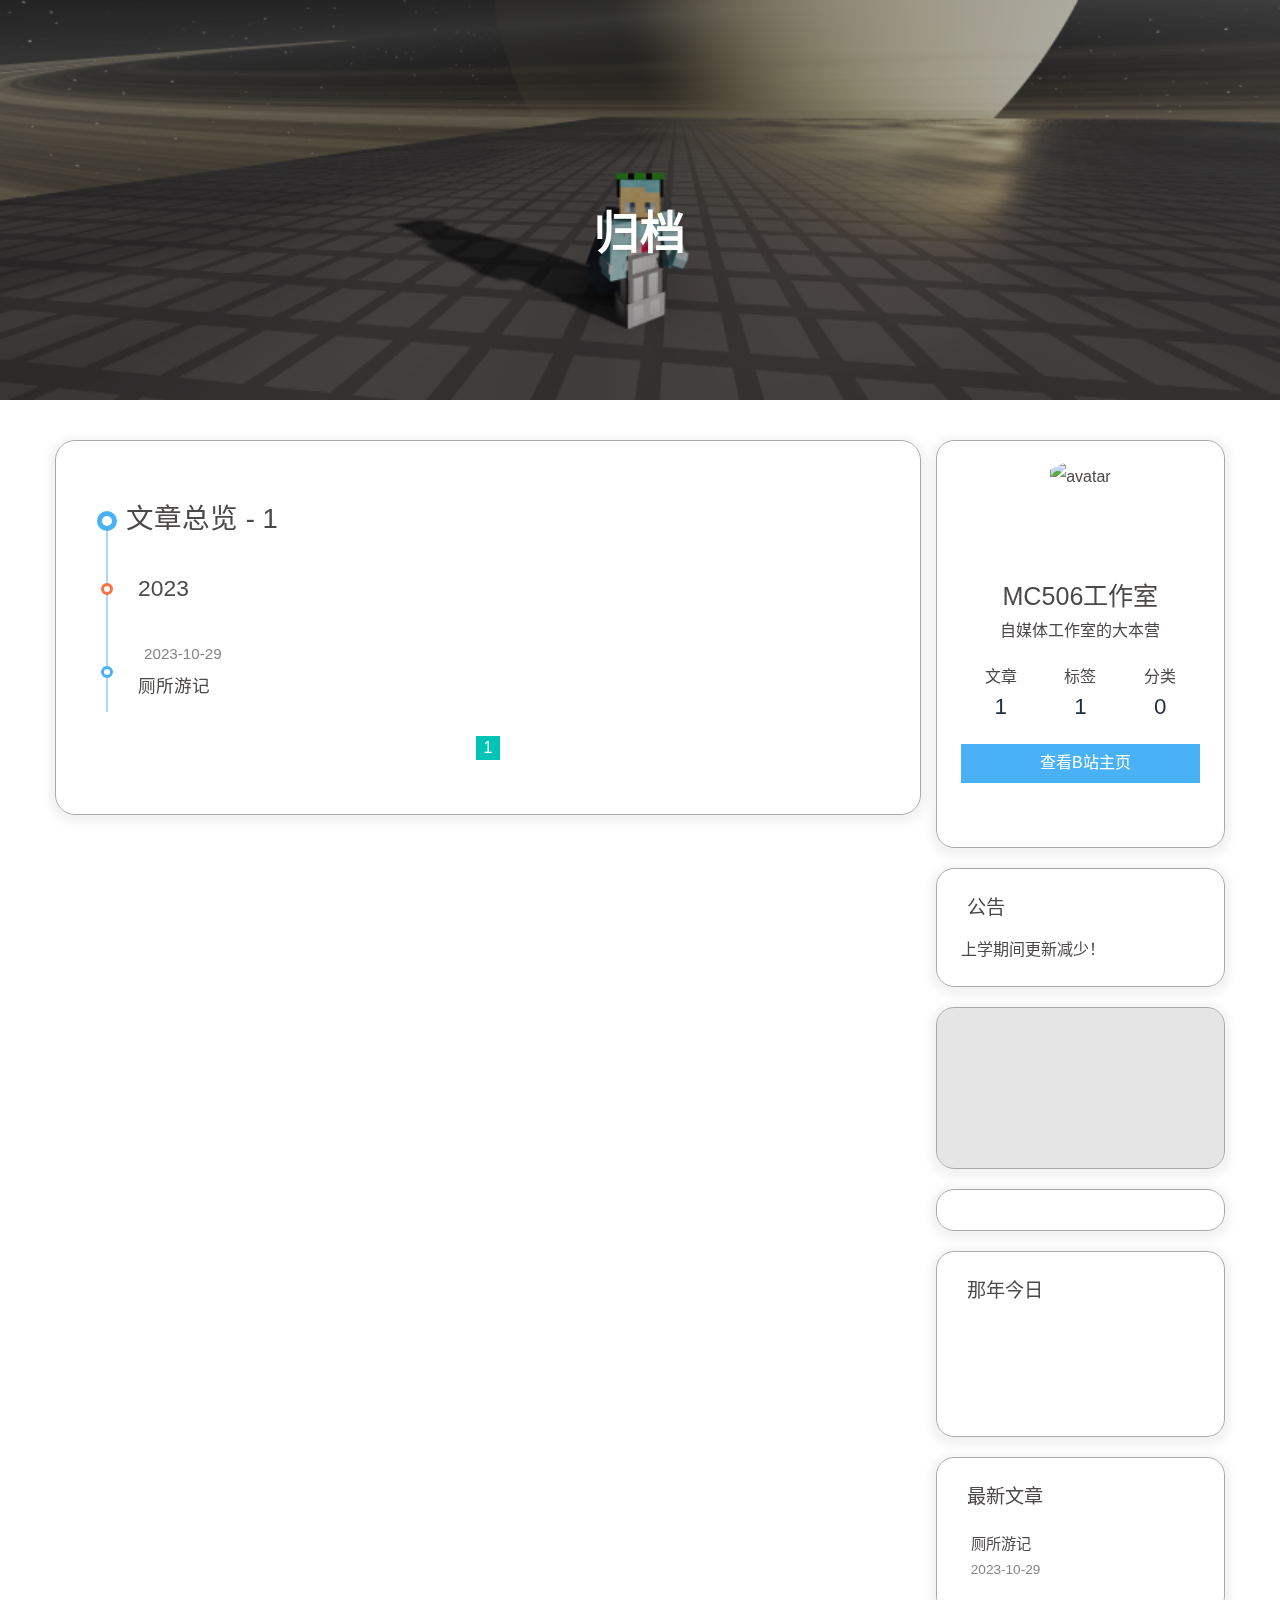
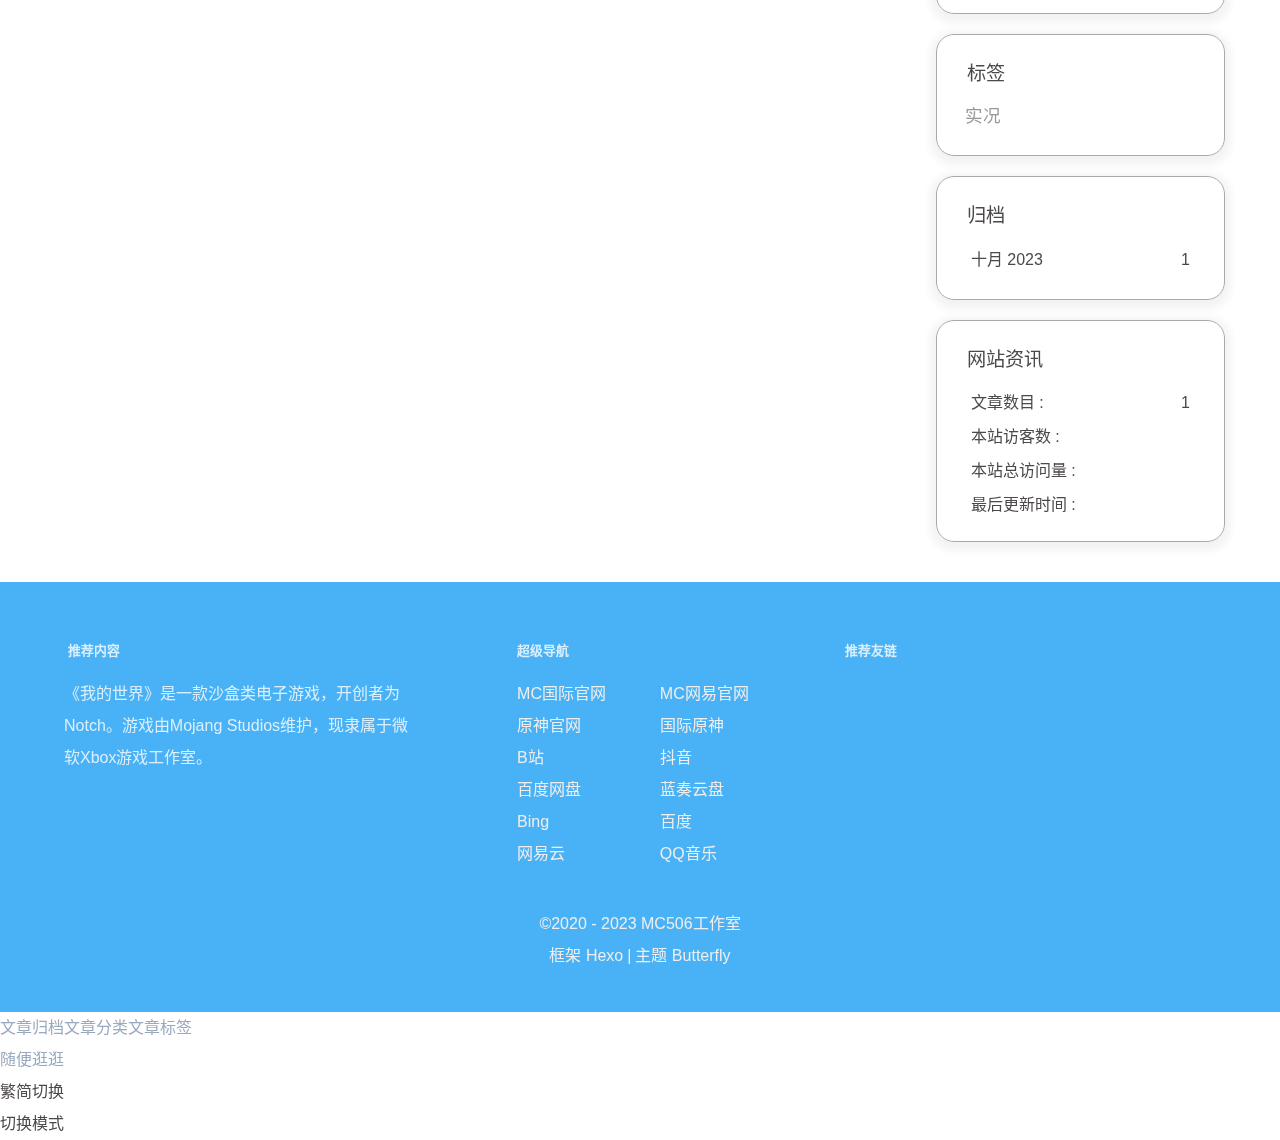
==== commit 4b3c386a: "Site updated: 2023-10-29 22:14:47" ====
--- a/archives/index.html
+++ b/archives/index.html
@@ -60,7 +60,7 @@
   isHome: false,
   isHighlightShrink: false,
   isToc: false,
-  postUpdate: '2023-10-29 21:50:31'
+  postUpdate: '2023-10-29 22:14:45'
 }</script><script>(win=>{
       win.saveToLocal = {
         set: (key, value, ttl) => {
@@ -157,7 +157,7 @@
         }
       }
       detectApple()
-    })(window)</script><link rel="stylesheet" href="/css/custom.css"><span id="fps"></span><link rel="stylesheet" href="/css/progress_bar.css" media="defer" onload="this.media='all'"><!-- hexo injector head_end start --><link rel="stylesheet" href="https://npm.elemecdn.com/hexo-butterfly-categories-card@1.0.0/lib/categorybar.css"><!-- hexo injector head_end end --><meta name="generator" content="Hexo 6.3.0"></head><body><div id="loading-box"><div class="loading-left-bg"></div><div class="loading-right-bg"></div><div class="spinner-box"><div class="configure-border-1"><div class="configure-core"></div></div><div class="configure-border-2"><div class="configure-core"></div></div><div class="loading-word">加载中...</div></div></div><script>(()=>{
+    })(window)</script><link rel="stylesheet" href="/css/custom.css"><span id="fps"></span><link rel="stylesheet" href="/css/progress_bar.css" media="defer" onload="this.media='all'"><!-- hexo injector head_end start --><link rel="stylesheet" href="https://cdn.jsdelivr.net/npm/swiper/swiper-bundle.min.css"><link rel="stylesheet" href="https://cdn.jsdelivr.net/gh/Zfour/Butterfly-card-history/baiduhistory/css/main.css"><link rel="stylesheet" href="https://npm.elemecdn.com/hexo-butterfly-categories-card@1.0.0/lib/categorybar.css"><!-- hexo injector head_end end --><meta name="generator" content="Hexo 6.3.0"></head><body><div id="loading-box"><div class="loading-left-bg"></div><div class="loading-right-bg"></div><div class="spinner-box"><div class="configure-border-1"><div class="configure-core"></div></div><div class="configure-border-2"><div class="configure-core"></div></div><div class="loading-word">加载中...</div></div></div><script>(()=>{
   const $loadingBox = document.getElementById('loading-box')
   const $body = document.body
   const preloader = {
@@ -178,11 +178,30 @@
     document.addEventListener('pjax:send', () => { preloader.initLoading() })
     document.addEventListener('pjax:complete', () => { preloader.endLoading() })
   }
-})()</script><div id="sidebar"><div id="menu-mask"></div><div id="sidebar-menus"><div class="avatar-img is-center"><img src="/img/e1f37be67612364035fc47e8f9fc692.jpg" onerror="onerror=null;src='/img/friend_404.gif'" alt="avatar"/></div><div class="sidebar-site-data site-data is-center"><a href="/archives/"><div class="headline">文章</div><div class="length-num">1</div></a><a href="/tags/"><div class="headline">标签</div><div class="length-num">1</div></a><a href="/categories/"><div class="headline">分类</div><div class="length-num">0</div></a></div><hr class="custom-hr"/><div class="menus_items"><div class="menus_item"><a class="site-page" href="/"><i class="fa-fw fas fa-home"></i><span> 首页</span></a></div><div class="menus_item"><a class="site-page" href="/team/"><i class="fa-fw fas fa-heart"></i><span> 团队成员</span></a></div><div class="menus_item"><a class="site-page" href="/fadian/"><i class="fa-fw fas fa-hand-holding-heart"></i><span> 我要打赏</span></a></div></div></div></div><div class="page" id="body-wrap"><header class="not-home-page" id="page-header" style="background-image: url('/img/2023-09-10_11.59.04.png')"><nav id="nav"><span id="blog-info"><a href="/" title="MC506工作室"></a><div id="he-plugin-simple"><span class="site-name">MC506工作室</span></div></span><div id="menus"><div id="search-button"><a class="site-page social-icon search" href="javascript:void(0);"><i class="fas fa-search fa-fw"></i><span> 搜索</span></a></div><div class="menus_items"><div class="menus_item"><a class="site-page" href="/"><i class="fa-fw fas fa-home"></i><span> 首页</span></a></div><div class="menus_item"><a class="site-page" href="/team/"><i class="fa-fw fas fa-heart"></i><span> 团队成员</span></a></div><div class="menus_item"><a class="site-page" href="/fadian/"><i class="fa-fw fas fa-hand-holding-heart"></i><span> 我要打赏</span></a></div></div><div id="toggle-menu"><a class="site-page" href="javascript:void(0);"><i class="fas fa-bars fa-fw"></i></a></div></div></nav><div id="page-site-info"><h1 id="site-title">归档</h1></div></header><main class="layout" id="content-inner"><div id="archive"><div class="article-sort-title">文章总览 - 1</div><div class="article-sort"><div class="article-sort-item year">2023</div><div class="article-sort-item no-article-cover"><div class="article-sort-item-info"><div class="article-sort-item-time"><i class="far fa-calendar-alt"></i><time class="post-meta-date-created" datetime="2023-10-29T08:50:26.000Z" title="发表于 2023-10-29 16:50:26">2023-10-29</time></div><a class="article-sort-item-title" href="/2023/10/29/%E5%8E%95%E6%89%80%E6%B8%B8%E8%AE%B0/" title="厕所游记">厕所游记</a></div></div></div><nav id="pagination"><div class="pagination"><span class="page-number current">1</span></div></nav></div><div class="aside-content" id="aside-content"><div class="card-widget card-info"><div class="is-center"><div class="avatar-img"><img src="/img/e1f37be67612364035fc47e8f9fc692.jpg" onerror="this.onerror=null;this.src='/img/friend_404.gif'" alt="avatar"/></div><div class="author-info__name">MC506工作室</div><div class="author-info__description">自媒体工作室的大本营</div></div><div class="card-info-data site-data is-center"><a href="/archives/"><div class="headline">文章</div><div class="length-num">1</div></a><a href="/tags/"><div class="headline">标签</div><div class="length-num">1</div></a><a href="/categories/"><div class="headline">分类</div><div class="length-num">0</div></a></div><a id="card-info-btn" target="_blank" rel="noopener" href="https://space.bilibili.com/696652305"><i class="fab fa-bilibili"></i><span>查看B站主页</span></a><div class="card-info-social-icons is-center"><a class="social-icon" href="http://qm.qq.com/cgi-bin/qm/qr?_wv=1027&amp;k=BDdadNDHV9QyUXIkOZKwpkXo_-a21tHB&amp;authKey=B9U7ATQ6e089rOPouY4tqLctIxd5IM%2BOs1HN8KIvSqDBTac97eKMuggs9X7u34BD&amp;noverify=0&amp;group_code=769123964" target="_blank" title="加入QQ群"><i class="fab fa-qq" style="color: #0059ff;"></i></a><a class="social-icon" href="https://v.douyin.com/id7cJnuv/ 5@2.com" target="_blank" title="抖音主页"><i class="fab fa-tiktok" style="color: #000000;"></i></a></div></div><div class="card-widget card-announcement"><div class="item-headline"><i class="fas fa-bullhorn fa-shake"></i><span>公告</span></div><div class="announcement_content">上学期间更新减少！</div></div><div class="card-widget" id="newYear"><div class="item-headline"><i></i><span></span></div><div class="item-content"><div id="newYear-main"><div class="mask"></div> <p class="title"></p> <div class="newYear-time"></div> <p class="today" style="text-align: right;"></p> </div></div></div><div class="sticky_layout"><div class="card-widget card-recent-post"><div class="item-headline"><i class="fas fa-history"></i><span>最新文章</span></div><div class="aside-list"><div class="aside-list-item no-cover"><div class="content"><a class="title" href="/2023/10/29/%E5%8E%95%E6%89%80%E6%B8%B8%E8%AE%B0/" title="厕所游记">厕所游记</a><time datetime="2023-10-29T08:50:26.000Z" title="发表于 2023-10-29 16:50:26">2023-10-29</time></div></div></div></div><div class="card-widget card-tags"><div class="item-headline"><i class="fas fa-tags"></i><span>标签</span></div><div class="card-tag-cloud"><a href="/tags/%E5%AE%9E%E5%86%B5/" style="font-size: 1.1em; color: #999">实况</a></div></div><div class="card-widget card-archives"><div class="item-headline"><i class="fas fa-archive"></i><span>归档</span></div><ul class="card-archive-list"><li class="card-archive-list-item"><a class="card-archive-list-link" href="/archives/2023/10/"><span class="card-archive-list-date">十月 2023</span><span class="card-archive-list-count">1</span></a></li></ul></div><div class="card-widget card-webinfo"><div class="item-headline"><i class="fas fa-chart-line"></i><span>网站资讯</span></div><div class="webinfo"><div class="webinfo-item"><div class="item-name">文章数目 :</div><div class="item-count">1</div></div><div class="webinfo-item"><div class="item-name">本站访客数 :</div><div class="item-count" id="busuanzi_value_site_uv"><i class="fa-solid fa-spinner fa-spin"></i></div></div><div class="webinfo-item"><div class="item-name">本站总访问量 :</div><div class="item-count" id="busuanzi_value_site_pv"><i class="fa-solid fa-spinner fa-spin"></i></div></div><div class="webinfo-item"><div class="item-name">最后更新时间 :</div><div class="item-count" id="last-push-date" data-lastPushDate="2023-10-29T13:50:31.023Z"><i class="fa-solid fa-spinner fa-spin"></i></div></div></div></div></div></div></main><footer id="footer"><div id="footer-wrap"><div id="ft"><div class="ft-item-1"><div class="t-top"><div class="t-t-l"><p class="ft-t t-l-t">推荐内容</p><div class="bg-ad"><div>《我的世界》是一款沙盒类电子游戏，开创者为Notch。游戏由Mojang Studios维护，现隶属于微软Xbox游戏工作室。</div><div class="btn-xz-box"><a class="btn-xz" target="_blank" rel="noopener" href="https://minecraft.net/"> </a></div></div></div><div class="t-t-r"><p class="ft-t t-l-t">超级导航</p><ul class="ft-links"><li><a target="_blank" rel="noopener" href="https://www.minecraft.net/">MC国际官网</a><a target="_blank" rel="noopener" href="https://mc.163.com/">MC网易官网</a></li><li><a target="_blank" rel="noopener" href="https://ys.mihoyo.com/">原神官网</a><a target="_blank" rel="noopener" href="https://genshin.hoyoverse.com/en">国际原神</a></li><li><a target="_blank" rel="noopener" href="https://bilibili.com">B站</a><a target="_blank" rel="noopener" href="https://www.douyin.com/discover">抖音</a></li><li><a target="_blank" rel="noopener" href="https://pan.baidu.com/">百度网盘</a><a target="_blank" rel="noopener" href="https://pc.woozooo.com/">蓝奏云盘</a></li><li><a target="_blank" rel="noopener" href="https://cn.bing.com">Bing</a><a target="_blank" rel="noopener" href="https://baidu.com">百度</a></li><li><a target="_blank" rel="noopener" href="https://music.163.com">网易云</a><a target="_blank" rel="noopener" href="https://y.qq.com/">QQ音乐</a></li></ul></div></div></div><div class="ft-item-2"><p class="ft-t">推荐友链</p><div class="ft-img-group"><div class="img-group-item"><a target="_blank" rel="noopener" href="https://www.mcbbs.net/"><img src="https://picdl.sunbangyan.cn/2023/10/29/2e743eb274c3a27096126565a379de5f.png" alt=""/></a></div><div class="img-group-item"><a target="_blank" rel="noopener" href="https://klpbbs.com/"><img src="https://picdm.sunbangyan.cn/2023/10/29/a8a11aaf8ba96af10c62a1933989144e.png" alt=""/></a></div><div class="img-group-item"><a target="_blank" rel="noopener" href="https://www.planetminecraft.com/"><img src="https://picdm.sunbangyan.cn/2023/10/29/9886b3ceeb8cb4bef4e1a3ab4f196b81.png" alt=""/></a></div><div class="img-group-item"><a target="_blank" rel="noopener" href="https://www.curseforge.com/minecraft/"><img src="https://picdm.sunbangyan.cn/2023/10/29/a2d2ff64bffb9511676bce7ee4fdfa7d.png" alt=""/></a></div><div class="img-group-item"><a target="_blank" rel="noopener" href="https://preview.openfrp.net/"><img src="https://picdl.sunbangyan.cn/2023/10/29/e835c33e067d3760f0480dff2d947826.png" alt=""/></a></div><div class="img-group-item"><a target="_blank" rel="noopener" href="https://www.mcnav.net/"><img src="https://picss.sunbangyan.cn/2023/10/29/50d2ec2ff0ce5ebee2998b3c4b10a136.png" alt=""/></a></div><div class="img-group-item"><a target="_blank" rel="noopener" href="https://www.anyijun.com/"><img src="https://picss.sunbangyan.cn/2023/10/29/cb4350c5424cf41b080c001601173be1.png" alt=""/></a></div><div class="img-group-item"><a target="_blank" rel="noopener" href="https://toiletmc.net/"><img src="https://picss.sunbangyan.cn/2023/10/29/3ba36cac2c2de02fc002721196aa5860.png" alt=""/></a></div></div></div></div><div class="copyright">&copy;2020 - 2023  <i id="heartbeat" class="fa fas fa-heartbeat"></i> MC506工作室</div><div class="framework-info"><span>框架 </span><a target="_blank" rel="noopener" href="https://hexo.io">Hexo</a><span class="footer-separator">|</span><span>主题 </span><a target="_blank" rel="noopener" href="https://github.com/jerryc127/hexo-theme-butterfly">Butterfly</a></div></div></footer></div><div id="rightside"><div id="rightside-config-hide"><button id="darkmode" type="button" title="浅色和深色模式转换"><i class="fas fa-adjust"></i></button><button id="hide-aside-btn" type="button" title="单栏和双栏切换"><i class="fas fa-arrows-alt-h"></i></button></div><div id="rightside-config-show"><button id="rightside-config" type="button" title="设置"><i class="fas fa-cog fa-spin"></i></button><button id="go-up" type="button" title="回到顶部"><span class="scroll-percent"></span><i class="fas fa-arrow-up"></i><div id="local-search"><div class="search-dialog"><nav class="search-nav"><span class="search-dialog-title">搜索</span><span id="loading-status"></span><button class="search-close-button"><i class="fas fa-times"></i></button></nav><div class="is-center" id="loading-database"><i class="fas fa-spinner fa-pulse"></i><span>  数据库加载中</span></div><div class="search-wrap"><div id="local-search-input"><div class="local-search-box"><input class="local-search-box--input" placeholder="搜索文章" type="text"/></div></div><hr/><div id="local-search-results"></div><div id="local-search-stats-wrap"></div></div></div><div id="search-mask"></div><script src="/js/search/local-search.js"></script></div><div id="rightMenu"><div class="rightMenu-group rightMenu-small"><div class="rightMenu-item" id="menu-backward"><i class="fa-solid fa-arrow-left"></i></div><div class="rightMenu-item" id="menu-forward"><i class="fa-solid fa-arrow-right"></i></div><div class="rightMenu-item" id="menu-refresh"><i class="fa-solid fa-arrow-rotate-right"></i></div><div class="rightMenu-item" id="menu-home"><i class="fa-solid fa-house"></i></div></div><div class="rightMenu-group rightMenu-line rightMenuOther"><a class="rightMenu-item menu-link" href="/archives/"><i class="fa-solid fa-archive"></i><span>文章归档</span></a><a class="rightMenu-item menu-link" href="/categories/"><i class="fa-solid fa-folder-open"></i><span>文章分类</span></a><a class="rightMenu-item menu-link" href="/tags/"><i class="fa-solid fa-tags"></i><span>文章标签</span></a></div><div class="rightMenu-group rightMenu-line rightMenuNormal"><a class="rightMenu-item menu-link" id="menu-radompage" href="/random/index.html"><i class="fa-solid fa-shoe-prints"></i><span>随便逛逛</span></a><div class="rightMenu-item" id="menu-translate"><i class="fa-solid fa-earth-asia"></i><span>繁简切换</span></div><div class="rightMenu-item" id="menu-darkmode"><i class="fa-solid fa-moon"></i><span>切换模式</span></div></div></div><div id="rightmenu-mask"></div></button></div></div><div><script src="/js/utils.js"></script><script src="/js/main.js"></script><script src="https://cdn.jsdelivr.net/npm/@fancyapps/ui/dist/fancybox/fancybox.umd.min.js"></script><div class="js-pjax"></div><script defer src="/js/cursor.js"></script><script async src="//npm.elemecdn.com/pace-js@1.2.4/pace.min.js"></script><div class="aplayer no-destroy" data-id="7716161010" data-server="netease" data-type="playlist" data-fixed="true" data-listfolded="true" data-mini="true" data-volume="0.2" data-lrctype="0" data-autoplay="false"> </div><script defer type="text/javascript" src="https://cdn1.tianli0.top/npm/sweetalert2@8.19.0/dist/sweetalert2.all.js"></script><script defer src="/js/lunar.js"></script><script defer src="/js/day.js"></script><script async src="/js/fps.js"></script><script async src="/js/title.js"></script><script src="https://widget.qweather.net/simple/static/js/he-simple-common.js?v=2.0"></script><script src="/js/weather.js"></script><script src="https://cdn.staticfile.org/jquery/3.6.3/jquery.min.js"></script><script async data-pjax src="https://cdn.wpon.cn/2022-sucai/Gold-ingot.js"></script><script async data-pjax src="/js/newYear.js"></script><script async src="https://npm.elemecdn.com/tzy-blog/lib/js/other/sakura.js"></script><script defer="defer" id="ribbon" src="https://cdn.jsdelivr.net/npm/butterfly-extsrc/dist/canvas-ribbon.min.js" size="150" alpha="0.6" zIndex="-1" mobile="false" data-click="false"></script><script src="https://cdn.jsdelivr.net/npm/butterfly-extsrc/dist/activate-power-mode.min.js"></script><script>POWERMODE.colorful = true;
+})()</script><div id="sidebar"><div id="menu-mask"></div><div id="sidebar-menus"><div class="avatar-img is-center"><img src="/img/e1f37be67612364035fc47e8f9fc692.jpg" onerror="onerror=null;src='/img/friend_404.gif'" alt="avatar"/></div><div class="sidebar-site-data site-data is-center"><a href="/archives/"><div class="headline">文章</div><div class="length-num">1</div></a><a href="/tags/"><div class="headline">标签</div><div class="length-num">1</div></a><a href="/categories/"><div class="headline">分类</div><div class="length-num">0</div></a></div><hr class="custom-hr"/><div class="menus_items"><div class="menus_item"><a class="site-page" href="/"><i class="fa-fw fas fa-home"></i><span> 首页</span></a></div><div class="menus_item"><a class="site-page" href="/team/"><i class="fa-fw fas fa-heart"></i><span> 团队成员</span></a></div><div class="menus_item"><a class="site-page" href="/fadian/"><i class="fa-fw fas fa-hand-holding-heart"></i><span> 我要打赏</span></a></div></div></div></div><div class="page" id="body-wrap"><header class="not-home-page" id="page-header" style="background-image: url('/img/2023-09-10_11.59.04.png')"><nav id="nav"><span id="blog-info"><a href="/" title="MC506工作室"></a><div id="he-plugin-simple"><span class="site-name">MC506工作室</span></div></span><div id="menus"><div id="search-button"><a class="site-page social-icon search" href="javascript:void(0);"><i class="fas fa-search fa-fw"></i><span> 搜索</span></a></div><div class="menus_items"><div class="menus_item"><a class="site-page" href="/"><i class="fa-fw fas fa-home"></i><span> 首页</span></a></div><div class="menus_item"><a class="site-page" href="/team/"><i class="fa-fw fas fa-heart"></i><span> 团队成员</span></a></div><div class="menus_item"><a class="site-page" href="/fadian/"><i class="fa-fw fas fa-hand-holding-heart"></i><span> 我要打赏</span></a></div></div><div id="toggle-menu"><a class="site-page" href="javascript:void(0);"><i class="fas fa-bars fa-fw"></i></a></div></div></nav><div id="page-site-info"><h1 id="site-title">归档</h1></div></header><main class="layout" id="content-inner"><div id="archive"><div class="article-sort-title">文章总览 - 1</div><div class="article-sort"><div class="article-sort-item year">2023</div><div class="article-sort-item no-article-cover"><div class="article-sort-item-info"><div class="article-sort-item-time"><i class="far fa-calendar-alt"></i><time class="post-meta-date-created" datetime="2023-10-29T08:50:26.000Z" title="发表于 2023-10-29 16:50:26">2023-10-29</time></div><a class="article-sort-item-title" href="/2023/10/29/%E5%8E%95%E6%89%80%E6%B8%B8%E8%AE%B0/" title="厕所游记">厕所游记</a></div></div></div><nav id="pagination"><div class="pagination"><span class="page-number current">1</span></div></nav></div><div class="aside-content" id="aside-content"><div class="card-widget card-info"><div class="is-center"><div class="avatar-img"><img src="/img/e1f37be67612364035fc47e8f9fc692.jpg" onerror="this.onerror=null;this.src='/img/friend_404.gif'" alt="avatar"/></div><div class="author-info__name">MC506工作室</div><div class="author-info__description">自媒体工作室的大本营</div></div><div class="card-info-data site-data is-center"><a href="/archives/"><div class="headline">文章</div><div class="length-num">1</div></a><a href="/tags/"><div class="headline">标签</div><div class="length-num">1</div></a><a href="/categories/"><div class="headline">分类</div><div class="length-num">0</div></a></div><a id="card-info-btn" target="_blank" rel="noopener" href="https://space.bilibili.com/696652305"><i class="fab fa-bilibili"></i><span>查看B站主页</span></a><div class="card-info-social-icons is-center"><a class="social-icon" href="http://qm.qq.com/cgi-bin/qm/qr?_wv=1027&amp;k=BDdadNDHV9QyUXIkOZKwpkXo_-a21tHB&amp;authKey=B9U7ATQ6e089rOPouY4tqLctIxd5IM%2BOs1HN8KIvSqDBTac97eKMuggs9X7u34BD&amp;noverify=0&amp;group_code=769123964" target="_blank" title="加入QQ群"><i class="fab fa-qq" style="color: #0059ff;"></i></a><a class="social-icon" href="https://v.douyin.com/id7cJnuv/ 5@2.com" target="_blank" title="抖音主页"><i class="fab fa-tiktok" style="color: #000000;"></i></a></div></div><div class="card-widget card-announcement"><div class="item-headline"><i class="fas fa-bullhorn fa-shake"></i><span>公告</span></div><div class="announcement_content">上学期间更新减少！</div></div><div class="card-widget" id="newYear"><div class="item-headline"><i></i><span></span></div><div class="item-content"><div id="newYear-main"><div class="mask"></div> <p class="title"></p> <div class="newYear-time"></div> <p class="today" style="text-align: right;"></p> </div></div></div><div class="card-widget" id="card-poem"><div id="poem_sentence"></div><div id="poem_info"><div id="poem_dynasty"></div><div id="poem_author"></div></div></div><script src="https://cdn.jsdelivr.net/npm/js-heo@1.0.11/poem/jinrishici.js" charset="utf-8"></script><script type="text/javascript">jinrishici.load(function(result) {
+var sentence = document.querySelector("#poem_sentence")
+var author = document.querySelector("#poem_author")
+var dynasty = document.querySelector("#poem_dynasty")
+
+var sentenceText = result.data.content
+sentenceText = sentenceText.substr(0, sentenceText.length - 1);
+sentence.innerHTML = sentenceText
+dynasty.innerHTML = result.data.origin.dynasty
+author.innerHTML = result.data.origin.author + '《' + result.data.origin.title + '》'
+});</script><div class="sticky_layout"><div class="card-widget card-recent-post"><div class="item-headline"><i class="fas fa-history"></i><span>最新文章</span></div><div class="aside-list"><div class="aside-list-item no-cover"><div class="content"><a class="title" href="/2023/10/29/%E5%8E%95%E6%89%80%E6%B8%B8%E8%AE%B0/" title="厕所游记">厕所游记</a><time datetime="2023-10-29T08:50:26.000Z" title="发表于 2023-10-29 16:50:26">2023-10-29</time></div></div></div></div><div class="card-widget card-tags"><div class="item-headline"><i class="fas fa-tags"></i><span>标签</span></div><div class="card-tag-cloud"><a href="/tags/%E5%AE%9E%E5%86%B5/" style="font-size: 1.1em; color: #999">实况</a></div></div><div class="card-widget card-archives"><div class="item-headline"><i class="fas fa-archive"></i><span>归档</span></div><ul class="card-archive-list"><li class="card-archive-list-item"><a class="card-archive-list-link" href="/archives/2023/10/"><span class="card-archive-list-date">十月 2023</span><span class="card-archive-list-count">1</span></a></li></ul></div><div class="card-widget card-webinfo"><div class="item-headline"><i class="fas fa-chart-line"></i><span>网站资讯</span></div><div class="webinfo"><div class="webinfo-item"><div class="item-name">文章数目 :</div><div class="item-count">1</div></div><div class="webinfo-item"><div class="item-name">本站访客数 :</div><div class="item-count" id="busuanzi_value_site_uv"><i class="fa-solid fa-spinner fa-spin"></i></div></div><div class="webinfo-item"><div class="item-name">本站总访问量 :</div><div class="item-count" id="busuanzi_value_site_pv"><i class="fa-solid fa-spinner fa-spin"></i></div></div><div class="webinfo-item"><div class="item-name">最后更新时间 :</div><div class="item-count" id="last-push-date" data-lastPushDate="2023-10-29T14:14:45.744Z"><i class="fa-solid fa-spinner fa-spin"></i></div></div></div></div></div></div></main><footer id="footer"><div id="footer-wrap"><div id="ft"><div class="ft-item-1"><div class="t-top"><div class="t-t-l"><p class="ft-t t-l-t">推荐内容</p><div class="bg-ad"><div>《我的世界》是一款沙盒类电子游戏，开创者为Notch。游戏由Mojang Studios维护，现隶属于微软Xbox游戏工作室。</div><div class="btn-xz-box"><a class="btn-xz" target="_blank" rel="noopener" href="https://minecraft.net/"> </a></div></div></div><div class="t-t-r"><p class="ft-t t-l-t">超级导航</p><ul class="ft-links"><li><a target="_blank" rel="noopener" href="https://www.minecraft.net/">MC国际官网</a><a target="_blank" rel="noopener" href="https://mc.163.com/">MC网易官网</a></li><li><a target="_blank" rel="noopener" href="https://ys.mihoyo.com/">原神官网</a><a target="_blank" rel="noopener" href="https://genshin.hoyoverse.com/en">国际原神</a></li><li><a target="_blank" rel="noopener" href="https://bilibili.com">B站</a><a target="_blank" rel="noopener" href="https://www.douyin.com/discover">抖音</a></li><li><a target="_blank" rel="noopener" href="https://pan.baidu.com/">百度网盘</a><a target="_blank" rel="noopener" href="https://pc.woozooo.com/">蓝奏云盘</a></li><li><a target="_blank" rel="noopener" href="https://cn.bing.com">Bing</a><a target="_blank" rel="noopener" href="https://baidu.com">百度</a></li><li><a target="_blank" rel="noopener" href="https://music.163.com">网易云</a><a target="_blank" rel="noopener" href="https://y.qq.com/">QQ音乐</a></li></ul></div></div></div><div class="ft-item-2"><p class="ft-t">推荐友链</p><div class="ft-img-group"><div class="img-group-item"><a target="_blank" rel="noopener" href="https://www.mcbbs.net/"><img src="https://picdl.sunbangyan.cn/2023/10/29/2e743eb274c3a27096126565a379de5f.png" alt=""/></a></div><div class="img-group-item"><a target="_blank" rel="noopener" href="https://klpbbs.com/"><img src="https://picdm.sunbangyan.cn/2023/10/29/a8a11aaf8ba96af10c62a1933989144e.png" alt=""/></a></div><div class="img-group-item"><a target="_blank" rel="noopener" href="https://www.planetminecraft.com/"><img src="https://picdm.sunbangyan.cn/2023/10/29/9886b3ceeb8cb4bef4e1a3ab4f196b81.png" alt=""/></a></div><div class="img-group-item"><a target="_blank" rel="noopener" href="https://www.curseforge.com/minecraft/"><img src="https://picdm.sunbangyan.cn/2023/10/29/a2d2ff64bffb9511676bce7ee4fdfa7d.png" alt=""/></a></div><div class="img-group-item"><a target="_blank" rel="noopener" href="https://preview.openfrp.net/"><img src="https://picdl.sunbangyan.cn/2023/10/29/e835c33e067d3760f0480dff2d947826.png" alt=""/></a></div><div class="img-group-item"><a target="_blank" rel="noopener" href="https://www.mcnav.net/"><img src="https://picss.sunbangyan.cn/2023/10/29/50d2ec2ff0ce5ebee2998b3c4b10a136.png" alt=""/></a></div><div class="img-group-item"><a target="_blank" rel="noopener" href="https://www.anyijun.com/"><img src="https://picss.sunbangyan.cn/2023/10/29/cb4350c5424cf41b080c001601173be1.png" alt=""/></a></div><div class="img-group-item"><a target="_blank" rel="noopener" href="https://toiletmc.net/"><img src="https://picss.sunbangyan.cn/2023/10/29/3ba36cac2c2de02fc002721196aa5860.png" alt=""/></a></div></div></div></div><div class="copyright">&copy;2020 - 2023  <i id="heartbeat" class="fa fas fa-heartbeat"></i> MC506工作室</div><div class="framework-info"><span>框架 </span><a target="_blank" rel="noopener" href="https://hexo.io">Hexo</a><span class="footer-separator">|</span><span>主题 </span><a target="_blank" rel="noopener" href="https://github.com/jerryc127/hexo-theme-butterfly">Butterfly</a></div></div></footer></div><div id="rightside"><div id="rightside-config-hide"><button id="darkmode" type="button" title="浅色和深色模式转换"><i class="fas fa-adjust"></i></button><button id="hide-aside-btn" type="button" title="单栏和双栏切换"><i class="fas fa-arrows-alt-h"></i></button></div><div id="rightside-config-show"><button id="rightside-config" type="button" title="设置"><i class="fas fa-cog fa-spin"></i></button><button id="go-up" type="button" title="回到顶部"><span class="scroll-percent"></span><i class="fas fa-arrow-up"></i><div id="local-search"><div class="search-dialog"><nav class="search-nav"><span class="search-dialog-title">搜索</span><span id="loading-status"></span><button class="search-close-button"><i class="fas fa-times"></i></button></nav><div class="is-center" id="loading-database"><i class="fas fa-spinner fa-pulse"></i><span>  数据库加载中</span></div><div class="search-wrap"><div id="local-search-input"><div class="local-search-box"><input class="local-search-box--input" placeholder="搜索文章" type="text"/></div></div><hr/><div id="local-search-results"></div><div id="local-search-stats-wrap"></div></div></div><div id="search-mask"></div><script src="/js/search/local-search.js"></script></div><div id="rightMenu"><div class="rightMenu-group rightMenu-small"><div class="rightMenu-item" id="menu-backward"><i class="fa-solid fa-arrow-left"></i></div><div class="rightMenu-item" id="menu-forward"><i class="fa-solid fa-arrow-right"></i></div><div class="rightMenu-item" id="menu-refresh"><i class="fa-solid fa-arrow-rotate-right"></i></div><div class="rightMenu-item" id="menu-home"><i class="fa-solid fa-house"></i></div></div><div class="rightMenu-group rightMenu-line rightMenuOther"><a class="rightMenu-item menu-link" href="/archives/"><i class="fa-solid fa-archive"></i><span>文章归档</span></a><a class="rightMenu-item menu-link" href="/categories/"><i class="fa-solid fa-folder-open"></i><span>文章分类</span></a><a class="rightMenu-item menu-link" href="/tags/"><i class="fa-solid fa-tags"></i><span>文章标签</span></a></div><div class="rightMenu-group rightMenu-line rightMenuNormal"><a class="rightMenu-item menu-link" id="menu-radompage" href="/random/index.html"><i class="fa-solid fa-shoe-prints"></i><span>随便逛逛</span></a><div class="rightMenu-item" id="menu-translate"><i class="fa-solid fa-earth-asia"></i><span>繁简切换</span></div><div class="rightMenu-item" id="menu-darkmode"><i class="fa-solid fa-moon"></i><span>切换模式</span></div></div></div><div id="rightmenu-mask"></div></button></div></div><div><script src="/js/utils.js"></script><script src="/js/main.js"></script><script src="https://cdn.jsdelivr.net/npm/@fancyapps/ui/dist/fancybox/fancybox.umd.min.js"></script><div class="js-pjax"></div><script defer src="/js/cursor.js"></script><script async src="//npm.elemecdn.com/pace-js@1.2.4/pace.min.js"></script><div class="aplayer no-destroy" data-id="7716161010" data-server="netease" data-type="playlist" data-fixed="true" data-listfolded="true" data-mini="true" data-volume="0.2" data-lrctype="0" data-autoplay="false"> </div><script defer type="text/javascript" src="https://cdn1.tianli0.top/npm/sweetalert2@8.19.0/dist/sweetalert2.all.js"></script><script defer src="/js/lunar.js"></script><script defer src="/js/day.js"></script><script async src="/js/fps.js"></script><script async src="/js/title.js"></script><script src="https://widget.qweather.net/simple/static/js/he-simple-common.js?v=2.0"></script><script src="/js/weather.js"></script><script src="https://cdn.staticfile.org/jquery/3.6.3/jquery.min.js"></script><script async data-pjax src="https://cdn.wpon.cn/2022-sucai/Gold-ingot.js"></script><script async data-pjax src="/js/newYear.js"></script><link rel="stylesheet" type="text/css" href="https://cdn.jsdelivr.net/npm/js-heo@1.0.11/mainColor/heoMainColor.css"><link rel="stylesheet" type="text/css" href="https://cdn.jsdelivr.net/npm/js-heo@1.0.11/poem/poem.css"><script async src="https://npm.elemecdn.com/tzy-blog/lib/js/other/sakura.js"></script><script defer="defer" id="ribbon" src="https://cdn.jsdelivr.net/npm/butterfly-extsrc/dist/canvas-ribbon.min.js" size="150" alpha="0.6" zIndex="-1" mobile="false" data-click="false"></script><script src="https://cdn.jsdelivr.net/npm/butterfly-extsrc/dist/activate-power-mode.min.js"></script><script>POWERMODE.colorful = true;
 POWERMODE.shake = false;
 POWERMODE.mobile = false;
 document.body.addEventListener('input', POWERMODE);
-</script><script id="click-show-text" src="https://cdn.jsdelivr.net/npm/butterfly-extsrc/dist/click-show-text.min.js" data-mobile="true" data-text="点赞,投币,转发,关注" data-fontsize="15px" data-random="false" async="async"></script><link rel="stylesheet" href="https://cdn.jsdelivr.net/npm/aplayer/dist/APlayer.min.css" media="print" onload="this.media='all'"><script src="https://cdn.jsdelivr.net/npm/aplayer/dist/APlayer.min.js"></script><script src="https://cdn.jsdelivr.net/npm/butterfly-extsrc/metingjs/dist/Meting.min.js"></script><script async data-pjax src="//busuanzi.ibruce.info/busuanzi/2.3/busuanzi.pure.mini.js"></script><div id="local-search"><div class="search-dialog"><nav class="search-nav"><span class="search-dialog-title">搜索</span><span id="loading-status"></span><button class="search-close-button"><i class="fas fa-times"></i></button></nav><div class="is-center" id="loading-database"><i class="fas fa-spinner fa-pulse"></i><span>  数据库加载中</span></div><div class="search-wrap"><div id="local-search-input"><div class="local-search-box"><input class="local-search-box--input" placeholder="搜索文章" type="text"/></div></div><hr/><div id="local-search-results"></div><div id="local-search-stats-wrap"></div></div></div><div id="search-mask"></div><script src="/js/search/local-search.js"></script></div></div><!-- hexo injector body_end start --><script data-pjax>
+</script><script id="click-show-text" src="https://cdn.jsdelivr.net/npm/butterfly-extsrc/dist/click-show-text.min.js" data-mobile="true" data-text="点赞,投币,转发,关注" data-fontsize="15px" data-random="false" async="async"></script><link rel="stylesheet" href="https://cdn.jsdelivr.net/npm/aplayer/dist/APlayer.min.css" media="print" onload="this.media='all'"><script src="https://cdn.jsdelivr.net/npm/aplayer/dist/APlayer.min.js"></script><script src="https://cdn.jsdelivr.net/npm/butterfly-extsrc/metingjs/dist/Meting.min.js"></script><script async data-pjax src="//busuanzi.ibruce.info/busuanzi/2.3/busuanzi.pure.mini.js"></script><div id="local-search"><div class="search-dialog"><nav class="search-nav"><span class="search-dialog-title">搜索</span><span id="loading-status"></span><button class="search-close-button"><i class="fas fa-times"></i></button></nav><div class="is-center" id="loading-database"><i class="fas fa-spinner fa-pulse"></i><span>  数据库加载中</span></div><div class="search-wrap"><div id="local-search-input"><div class="local-search-box"><input class="local-search-box--input" placeholder="搜索文章" type="text"/></div></div><hr/><div id="local-search-results"></div><div id="local-search-stats-wrap"></div></div></div><div id="search-mask"></div><script src="/js/search/local-search.js"></script></div></div><!-- hexo injector body_end start --><script data-pjax>function history_calendar_injector_config(){
+                var parent_div_git = document.getElementsByClassName('sticky_layout')[0];
+                var item_html = '<div class="card-widget card-history"><div class="card-content"><div class="item-headline"><i class="fas fa-clock fa-spin"></i><span>那年今日</span></div><div id="history-baidu" style="height: 100px;overflow: hidden"><div class="history_swiper-container" id="history-container" style="width: 100%;height: 100%"><div class="swiper-wrapper" id="history_container_wrapper" style="height:20px"></div></div></div></div>';
+                console.log('已挂载history_calendar')
+                // parent_div_git.innerHTML=item_html+parent_div_git.innerHTML // 无报错，但不影响使用(支持pjax跳转)
+                parent_div_git.insertAdjacentHTML("afterbegin",item_html) // 有报错，但不影响使用(支持pjax跳转)
+            }if( document.getElementsByClassName('sticky_layout')[0] && (location.pathname ==='all'|| 'all' ==='all')){
+
+            history_calendar_injector_config()
+        } </script><script data-pjax  src="https://cdn.jsdelivr.net/npm/swiper/swiper-bundle.min.js"></script><script data-pjax src="https://cdn.jsdelivr.net/gh/Zfour/Butterfly-card-history/baiduhistory/js/main.js"></script><script data-pjax>
     function butterfly_categories_card_injector_config(){
       var parent_div_git = document.getElementById('recent-posts');
       var item_html = '<style>li.categoryBar-list-item{width:32.3%;}.categoryBar-list{max-height: 190px;overflow:auto;}.categoryBar-list::-webkit-scrollbar{width:0!important}@media screen and (max-width: 650px){.categoryBar-list{max-height: 160px;}}</style><div class="recent-post-item" style="height:auto;width:100%;padding:0px;"><div id="categoryBar"><ul class="categoryBar-list"></ul></div></div>';
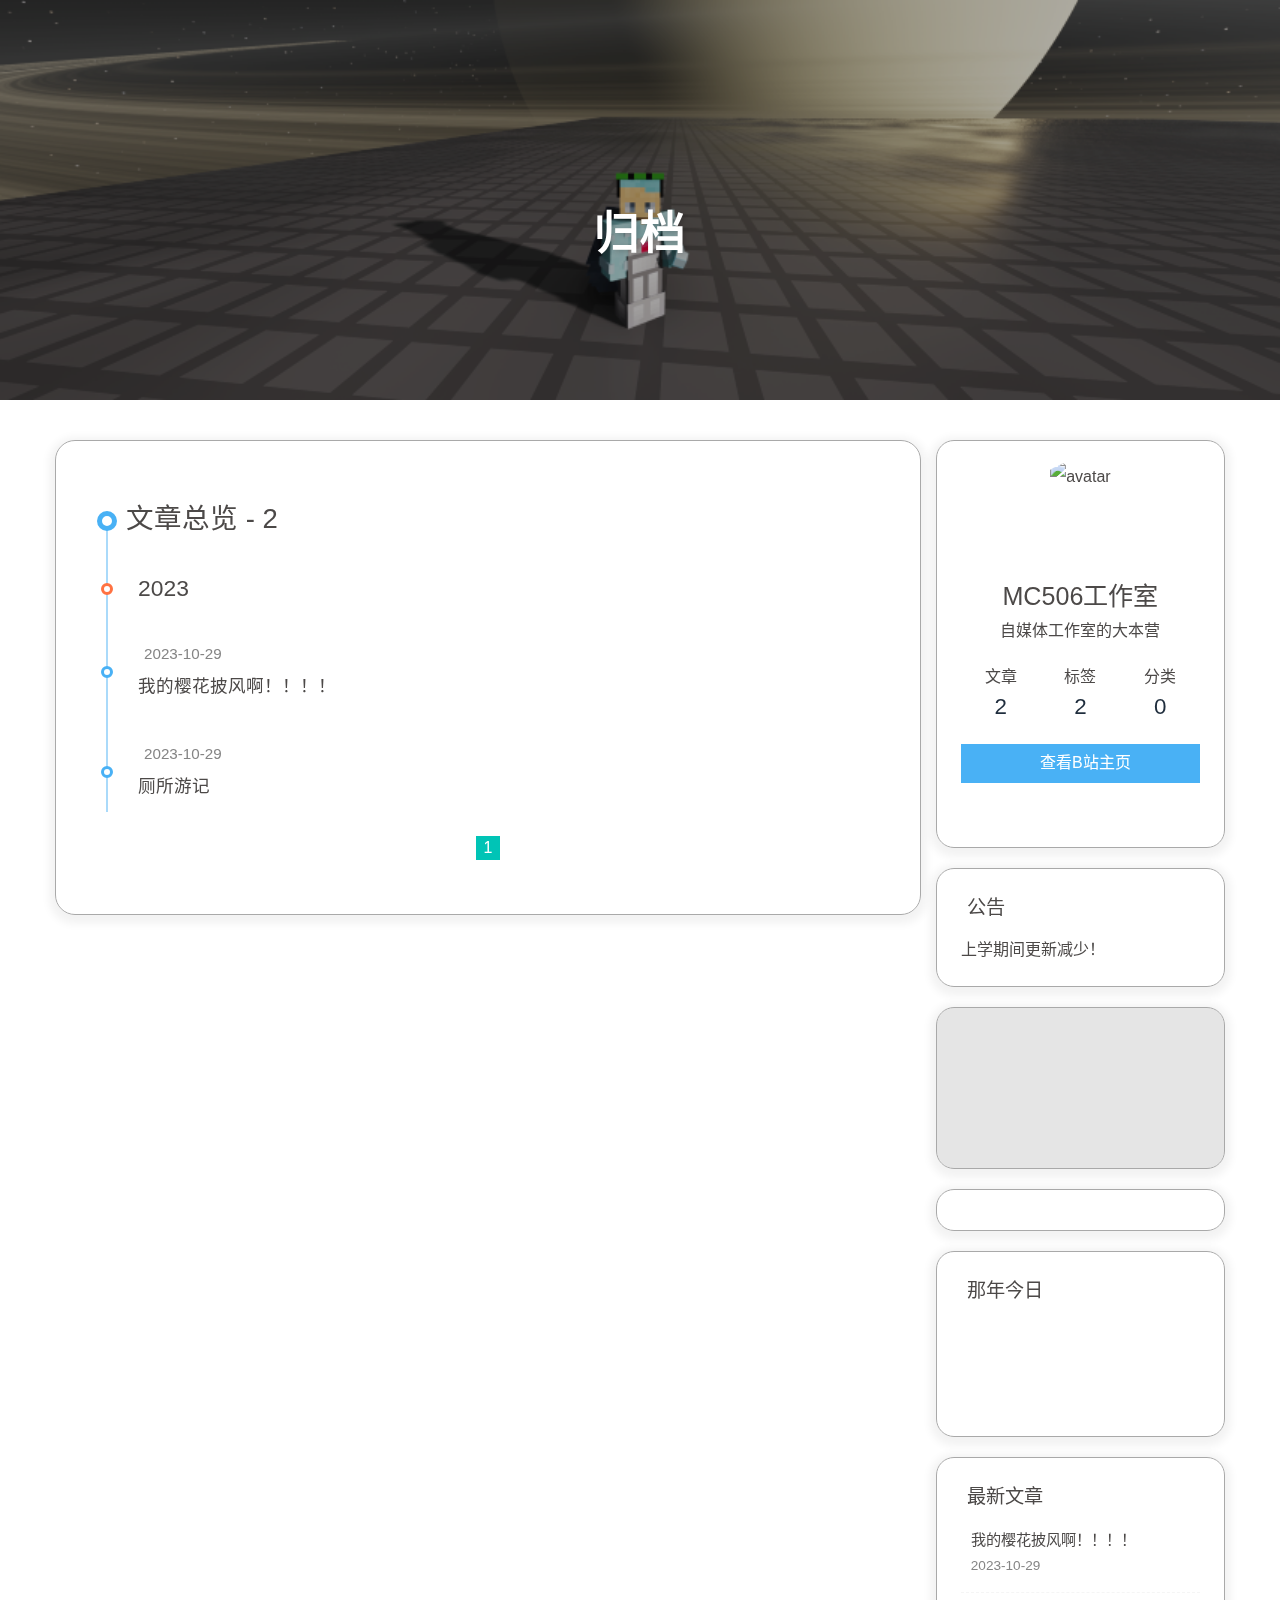
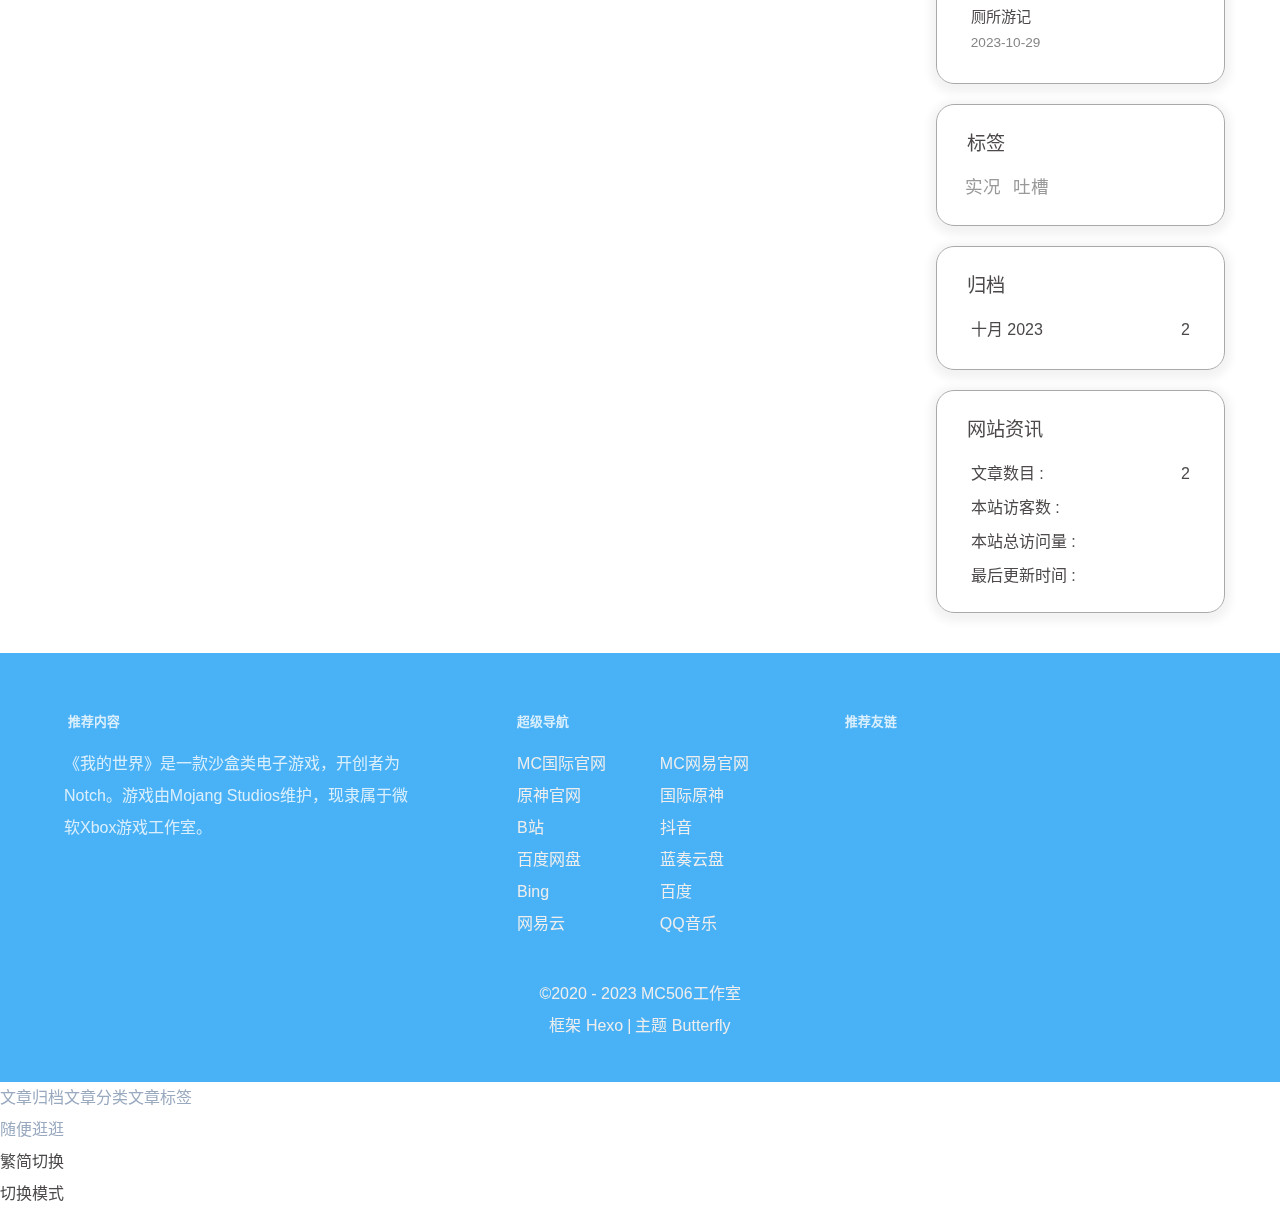
==== commit 60788469: "Site updated: 2023-10-29 22:28:38" ====
--- a/archives/index.html
+++ b/archives/index.html
@@ -60,7 +60,7 @@
   isHome: false,
   isHighlightShrink: false,
   isToc: false,
-  postUpdate: '2023-10-29 22:14:45'
+  postUpdate: '2023-10-29 22:28:36'
 }</script><script>(win=>{
       win.saveToLocal = {
         set: (key, value, ttl) => {
@@ -178,7 +178,7 @@
     document.addEventListener('pjax:send', () => { preloader.initLoading() })
     document.addEventListener('pjax:complete', () => { preloader.endLoading() })
   }
-})()</script><div id="sidebar"><div id="menu-mask"></div><div id="sidebar-menus"><div class="avatar-img is-center"><img src="/img/e1f37be67612364035fc47e8f9fc692.jpg" onerror="onerror=null;src='/img/friend_404.gif'" alt="avatar"/></div><div class="sidebar-site-data site-data is-center"><a href="/archives/"><div class="headline">文章</div><div class="length-num">1</div></a><a href="/tags/"><div class="headline">标签</div><div class="length-num">1</div></a><a href="/categories/"><div class="headline">分类</div><div class="length-num">0</div></a></div><hr class="custom-hr"/><div class="menus_items"><div class="menus_item"><a class="site-page" href="/"><i class="fa-fw fas fa-home"></i><span> 首页</span></a></div><div class="menus_item"><a class="site-page" href="/team/"><i class="fa-fw fas fa-heart"></i><span> 团队成员</span></a></div><div class="menus_item"><a class="site-page" href="/fadian/"><i class="fa-fw fas fa-hand-holding-heart"></i><span> 我要打赏</span></a></div></div></div></div><div class="page" id="body-wrap"><header class="not-home-page" id="page-header" style="background-image: url('/img/2023-09-10_11.59.04.png')"><nav id="nav"><span id="blog-info"><a href="/" title="MC506工作室"></a><div id="he-plugin-simple"><span class="site-name">MC506工作室</span></div></span><div id="menus"><div id="search-button"><a class="site-page social-icon search" href="javascript:void(0);"><i class="fas fa-search fa-fw"></i><span> 搜索</span></a></div><div class="menus_items"><div class="menus_item"><a class="site-page" href="/"><i class="fa-fw fas fa-home"></i><span> 首页</span></a></div><div class="menus_item"><a class="site-page" href="/team/"><i class="fa-fw fas fa-heart"></i><span> 团队成员</span></a></div><div class="menus_item"><a class="site-page" href="/fadian/"><i class="fa-fw fas fa-hand-holding-heart"></i><span> 我要打赏</span></a></div></div><div id="toggle-menu"><a class="site-page" href="javascript:void(0);"><i class="fas fa-bars fa-fw"></i></a></div></div></nav><div id="page-site-info"><h1 id="site-title">归档</h1></div></header><main class="layout" id="content-inner"><div id="archive"><div class="article-sort-title">文章总览 - 1</div><div class="article-sort"><div class="article-sort-item year">2023</div><div class="article-sort-item no-article-cover"><div class="article-sort-item-info"><div class="article-sort-item-time"><i class="far fa-calendar-alt"></i><time class="post-meta-date-created" datetime="2023-10-29T08:50:26.000Z" title="发表于 2023-10-29 16:50:26">2023-10-29</time></div><a class="article-sort-item-title" href="/2023/10/29/%E5%8E%95%E6%89%80%E6%B8%B8%E8%AE%B0/" title="厕所游记">厕所游记</a></div></div></div><nav id="pagination"><div class="pagination"><span class="page-number current">1</span></div></nav></div><div class="aside-content" id="aside-content"><div class="card-widget card-info"><div class="is-center"><div class="avatar-img"><img src="/img/e1f37be67612364035fc47e8f9fc692.jpg" onerror="this.onerror=null;this.src='/img/friend_404.gif'" alt="avatar"/></div><div class="author-info__name">MC506工作室</div><div class="author-info__description">自媒体工作室的大本营</div></div><div class="card-info-data site-data is-center"><a href="/archives/"><div class="headline">文章</div><div class="length-num">1</div></a><a href="/tags/"><div class="headline">标签</div><div class="length-num">1</div></a><a href="/categories/"><div class="headline">分类</div><div class="length-num">0</div></a></div><a id="card-info-btn" target="_blank" rel="noopener" href="https://space.bilibili.com/696652305"><i class="fab fa-bilibili"></i><span>查看B站主页</span></a><div class="card-info-social-icons is-center"><a class="social-icon" href="http://qm.qq.com/cgi-bin/qm/qr?_wv=1027&amp;k=BDdadNDHV9QyUXIkOZKwpkXo_-a21tHB&amp;authKey=B9U7ATQ6e089rOPouY4tqLctIxd5IM%2BOs1HN8KIvSqDBTac97eKMuggs9X7u34BD&amp;noverify=0&amp;group_code=769123964" target="_blank" title="加入QQ群"><i class="fab fa-qq" style="color: #0059ff;"></i></a><a class="social-icon" href="https://v.douyin.com/id7cJnuv/ 5@2.com" target="_blank" title="抖音主页"><i class="fab fa-tiktok" style="color: #000000;"></i></a></div></div><div class="card-widget card-announcement"><div class="item-headline"><i class="fas fa-bullhorn fa-shake"></i><span>公告</span></div><div class="announcement_content">上学期间更新减少！</div></div><div class="card-widget" id="newYear"><div class="item-headline"><i></i><span></span></div><div class="item-content"><div id="newYear-main"><div class="mask"></div> <p class="title"></p> <div class="newYear-time"></div> <p class="today" style="text-align: right;"></p> </div></div></div><div class="card-widget" id="card-poem"><div id="poem_sentence"></div><div id="poem_info"><div id="poem_dynasty"></div><div id="poem_author"></div></div></div><script src="https://cdn.jsdelivr.net/npm/js-heo@1.0.11/poem/jinrishici.js" charset="utf-8"></script><script type="text/javascript">jinrishici.load(function(result) {
+})()</script><div id="sidebar"><div id="menu-mask"></div><div id="sidebar-menus"><div class="avatar-img is-center"><img src="/img/e1f37be67612364035fc47e8f9fc692.jpg" onerror="onerror=null;src='/img/friend_404.gif'" alt="avatar"/></div><div class="sidebar-site-data site-data is-center"><a href="/archives/"><div class="headline">文章</div><div class="length-num">2</div></a><a href="/tags/"><div class="headline">标签</div><div class="length-num">2</div></a><a href="/categories/"><div class="headline">分类</div><div class="length-num">0</div></a></div><hr class="custom-hr"/><div class="menus_items"><div class="menus_item"><a class="site-page" href="/"><i class="fa-fw fas fa-home"></i><span> 首页</span></a></div><div class="menus_item"><a class="site-page" href="/team/"><i class="fa-fw fas fa-heart"></i><span> 团队成员</span></a></div><div class="menus_item"><a class="site-page" href="/fadian/"><i class="fa-fw fas fa-hand-holding-heart"></i><span> 我要打赏</span></a></div></div></div></div><div class="page" id="body-wrap"><header class="not-home-page" id="page-header" style="background-image: url('/img/2023-09-10_11.59.04.png')"><nav id="nav"><span id="blog-info"><a href="/" title="MC506工作室"></a><div id="he-plugin-simple"><span class="site-name">MC506工作室</span></div></span><div id="menus"><div id="search-button"><a class="site-page social-icon search" href="javascript:void(0);"><i class="fas fa-search fa-fw"></i><span> 搜索</span></a></div><div class="menus_items"><div class="menus_item"><a class="site-page" href="/"><i class="fa-fw fas fa-home"></i><span> 首页</span></a></div><div class="menus_item"><a class="site-page" href="/team/"><i class="fa-fw fas fa-heart"></i><span> 团队成员</span></a></div><div class="menus_item"><a class="site-page" href="/fadian/"><i class="fa-fw fas fa-hand-holding-heart"></i><span> 我要打赏</span></a></div></div><div id="toggle-menu"><a class="site-page" href="javascript:void(0);"><i class="fas fa-bars fa-fw"></i></a></div></div></nav><div id="page-site-info"><h1 id="site-title">归档</h1></div></header><main class="layout" id="content-inner"><div id="archive"><div class="article-sort-title">文章总览 - 2</div><div class="article-sort"><div class="article-sort-item year">2023</div><div class="article-sort-item no-article-cover"><div class="article-sort-item-info"><div class="article-sort-item-time"><i class="far fa-calendar-alt"></i><time class="post-meta-date-created" datetime="2023-10-29T14:26:03.000Z" title="发表于 2023-10-29 22:26:03">2023-10-29</time></div><a class="article-sort-item-title" href="/2023/10/29/%E6%88%91%E7%9A%84%E6%A8%B1%E8%8A%B1%E6%8A%AB%E9%A3%8E%E5%95%8A%EF%BC%81%EF%BC%81%EF%BC%81%EF%BC%81/" title="我的樱花披风啊！！！！">我的樱花披风啊！！！！</a></div></div><div class="article-sort-item no-article-cover"><div class="article-sort-item-info"><div class="article-sort-item-time"><i class="far fa-calendar-alt"></i><time class="post-meta-date-created" datetime="2023-10-29T08:50:26.000Z" title="发表于 2023-10-29 16:50:26">2023-10-29</time></div><a class="article-sort-item-title" href="/2023/10/29/%E5%8E%95%E6%89%80%E6%B8%B8%E8%AE%B0/" title="厕所游记">厕所游记</a></div></div></div><nav id="pagination"><div class="pagination"><span class="page-number current">1</span></div></nav></div><div class="aside-content" id="aside-content"><div class="card-widget card-info"><div class="is-center"><div class="avatar-img"><img src="/img/e1f37be67612364035fc47e8f9fc692.jpg" onerror="this.onerror=null;this.src='/img/friend_404.gif'" alt="avatar"/></div><div class="author-info__name">MC506工作室</div><div class="author-info__description">自媒体工作室的大本营</div></div><div class="card-info-data site-data is-center"><a href="/archives/"><div class="headline">文章</div><div class="length-num">2</div></a><a href="/tags/"><div class="headline">标签</div><div class="length-num">2</div></a><a href="/categories/"><div class="headline">分类</div><div class="length-num">0</div></a></div><a id="card-info-btn" target="_blank" rel="noopener" href="https://space.bilibili.com/696652305"><i class="fab fa-bilibili"></i><span>查看B站主页</span></a><div class="card-info-social-icons is-center"><a class="social-icon" href="http://qm.qq.com/cgi-bin/qm/qr?_wv=1027&amp;k=BDdadNDHV9QyUXIkOZKwpkXo_-a21tHB&amp;authKey=B9U7ATQ6e089rOPouY4tqLctIxd5IM%2BOs1HN8KIvSqDBTac97eKMuggs9X7u34BD&amp;noverify=0&amp;group_code=769123964" target="_blank" title="加入QQ群"><i class="fab fa-qq" style="color: #0059ff;"></i></a><a class="social-icon" href="https://v.douyin.com/id7cJnuv/ 5@2.com" target="_blank" title="抖音主页"><i class="fab fa-tiktok" style="color: #000000;"></i></a></div></div><div class="card-widget card-announcement"><div class="item-headline"><i class="fas fa-bullhorn fa-shake"></i><span>公告</span></div><div class="announcement_content">上学期间更新减少！</div></div><div class="card-widget" id="newYear"><div class="item-headline"><i></i><span></span></div><div class="item-content"><div id="newYear-main"><div class="mask"></div> <p class="title"></p> <div class="newYear-time"></div> <p class="today" style="text-align: right;"></p> </div></div></div><div class="card-widget" id="card-poem"><div id="poem_sentence"></div><div id="poem_info"><div id="poem_dynasty"></div><div id="poem_author"></div></div></div><script src="https://cdn.jsdelivr.net/npm/js-heo@1.0.11/poem/jinrishici.js" charset="utf-8"></script><script type="text/javascript">jinrishici.load(function(result) {
 var sentence = document.querySelector("#poem_sentence")
 var author = document.querySelector("#poem_author")
 var dynasty = document.querySelector("#poem_dynasty")
@@ -188,7 +188,7 @@
 sentence.innerHTML = sentenceText
 dynasty.innerHTML = result.data.origin.dynasty
 author.innerHTML = result.data.origin.author + '《' + result.data.origin.title + '》'
-});</script><div class="sticky_layout"><div class="card-widget card-recent-post"><div class="item-headline"><i class="fas fa-history"></i><span>最新文章</span></div><div class="aside-list"><div class="aside-list-item no-cover"><div class="content"><a class="title" href="/2023/10/29/%E5%8E%95%E6%89%80%E6%B8%B8%E8%AE%B0/" title="厕所游记">厕所游记</a><time datetime="2023-10-29T08:50:26.000Z" title="发表于 2023-10-29 16:50:26">2023-10-29</time></div></div></div></div><div class="card-widget card-tags"><div class="item-headline"><i class="fas fa-tags"></i><span>标签</span></div><div class="card-tag-cloud"><a href="/tags/%E5%AE%9E%E5%86%B5/" style="font-size: 1.1em; color: #999">实况</a></div></div><div class="card-widget card-archives"><div class="item-headline"><i class="fas fa-archive"></i><span>归档</span></div><ul class="card-archive-list"><li class="card-archive-list-item"><a class="card-archive-list-link" href="/archives/2023/10/"><span class="card-archive-list-date">十月 2023</span><span class="card-archive-list-count">1</span></a></li></ul></div><div class="card-widget card-webinfo"><div class="item-headline"><i class="fas fa-chart-line"></i><span>网站资讯</span></div><div class="webinfo"><div class="webinfo-item"><div class="item-name">文章数目 :</div><div class="item-count">1</div></div><div class="webinfo-item"><div class="item-name">本站访客数 :</div><div class="item-count" id="busuanzi_value_site_uv"><i class="fa-solid fa-spinner fa-spin"></i></div></div><div class="webinfo-item"><div class="item-name">本站总访问量 :</div><div class="item-count" id="busuanzi_value_site_pv"><i class="fa-solid fa-spinner fa-spin"></i></div></div><div class="webinfo-item"><div class="item-name">最后更新时间 :</div><div class="item-count" id="last-push-date" data-lastPushDate="2023-10-29T14:14:45.744Z"><i class="fa-solid fa-spinner fa-spin"></i></div></div></div></div></div></div></main><footer id="footer"><div id="footer-wrap"><div id="ft"><div class="ft-item-1"><div class="t-top"><div class="t-t-l"><p class="ft-t t-l-t">推荐内容</p><div class="bg-ad"><div>《我的世界》是一款沙盒类电子游戏，开创者为Notch。游戏由Mojang Studios维护，现隶属于微软Xbox游戏工作室。</div><div class="btn-xz-box"><a class="btn-xz" target="_blank" rel="noopener" href="https://minecraft.net/"> </a></div></div></div><div class="t-t-r"><p class="ft-t t-l-t">超级导航</p><ul class="ft-links"><li><a target="_blank" rel="noopener" href="https://www.minecraft.net/">MC国际官网</a><a target="_blank" rel="noopener" href="https://mc.163.com/">MC网易官网</a></li><li><a target="_blank" rel="noopener" href="https://ys.mihoyo.com/">原神官网</a><a target="_blank" rel="noopener" href="https://genshin.hoyoverse.com/en">国际原神</a></li><li><a target="_blank" rel="noopener" href="https://bilibili.com">B站</a><a target="_blank" rel="noopener" href="https://www.douyin.com/discover">抖音</a></li><li><a target="_blank" rel="noopener" href="https://pan.baidu.com/">百度网盘</a><a target="_blank" rel="noopener" href="https://pc.woozooo.com/">蓝奏云盘</a></li><li><a target="_blank" rel="noopener" href="https://cn.bing.com">Bing</a><a target="_blank" rel="noopener" href="https://baidu.com">百度</a></li><li><a target="_blank" rel="noopener" href="https://music.163.com">网易云</a><a target="_blank" rel="noopener" href="https://y.qq.com/">QQ音乐</a></li></ul></div></div></div><div class="ft-item-2"><p class="ft-t">推荐友链</p><div class="ft-img-group"><div class="img-group-item"><a target="_blank" rel="noopener" href="https://www.mcbbs.net/"><img src="https://picdl.sunbangyan.cn/2023/10/29/2e743eb274c3a27096126565a379de5f.png" alt=""/></a></div><div class="img-group-item"><a target="_blank" rel="noopener" href="https://klpbbs.com/"><img src="https://picdm.sunbangyan.cn/2023/10/29/a8a11aaf8ba96af10c62a1933989144e.png" alt=""/></a></div><div class="img-group-item"><a target="_blank" rel="noopener" href="https://www.planetminecraft.com/"><img src="https://picdm.sunbangyan.cn/2023/10/29/9886b3ceeb8cb4bef4e1a3ab4f196b81.png" alt=""/></a></div><div class="img-group-item"><a target="_blank" rel="noopener" href="https://www.curseforge.com/minecraft/"><img src="https://picdm.sunbangyan.cn/2023/10/29/a2d2ff64bffb9511676bce7ee4fdfa7d.png" alt=""/></a></div><div class="img-group-item"><a target="_blank" rel="noopener" href="https://preview.openfrp.net/"><img src="https://picdl.sunbangyan.cn/2023/10/29/e835c33e067d3760f0480dff2d947826.png" alt=""/></a></div><div class="img-group-item"><a target="_blank" rel="noopener" href="https://www.mcnav.net/"><img src="https://picss.sunbangyan.cn/2023/10/29/50d2ec2ff0ce5ebee2998b3c4b10a136.png" alt=""/></a></div><div class="img-group-item"><a target="_blank" rel="noopener" href="https://www.anyijun.com/"><img src="https://picss.sunbangyan.cn/2023/10/29/cb4350c5424cf41b080c001601173be1.png" alt=""/></a></div><div class="img-group-item"><a target="_blank" rel="noopener" href="https://toiletmc.net/"><img src="https://picss.sunbangyan.cn/2023/10/29/3ba36cac2c2de02fc002721196aa5860.png" alt=""/></a></div></div></div></div><div class="copyright">&copy;2020 - 2023  <i id="heartbeat" class="fa fas fa-heartbeat"></i> MC506工作室</div><div class="framework-info"><span>框架 </span><a target="_blank" rel="noopener" href="https://hexo.io">Hexo</a><span class="footer-separator">|</span><span>主题 </span><a target="_blank" rel="noopener" href="https://github.com/jerryc127/hexo-theme-butterfly">Butterfly</a></div></div></footer></div><div id="rightside"><div id="rightside-config-hide"><button id="darkmode" type="button" title="浅色和深色模式转换"><i class="fas fa-adjust"></i></button><button id="hide-aside-btn" type="button" title="单栏和双栏切换"><i class="fas fa-arrows-alt-h"></i></button></div><div id="rightside-config-show"><button id="rightside-config" type="button" title="设置"><i class="fas fa-cog fa-spin"></i></button><button id="go-up" type="button" title="回到顶部"><span class="scroll-percent"></span><i class="fas fa-arrow-up"></i><div id="local-search"><div class="search-dialog"><nav class="search-nav"><span class="search-dialog-title">搜索</span><span id="loading-status"></span><button class="search-close-button"><i class="fas fa-times"></i></button></nav><div class="is-center" id="loading-database"><i class="fas fa-spinner fa-pulse"></i><span>  数据库加载中</span></div><div class="search-wrap"><div id="local-search-input"><div class="local-search-box"><input class="local-search-box--input" placeholder="搜索文章" type="text"/></div></div><hr/><div id="local-search-results"></div><div id="local-search-stats-wrap"></div></div></div><div id="search-mask"></div><script src="/js/search/local-search.js"></script></div><div id="rightMenu"><div class="rightMenu-group rightMenu-small"><div class="rightMenu-item" id="menu-backward"><i class="fa-solid fa-arrow-left"></i></div><div class="rightMenu-item" id="menu-forward"><i class="fa-solid fa-arrow-right"></i></div><div class="rightMenu-item" id="menu-refresh"><i class="fa-solid fa-arrow-rotate-right"></i></div><div class="rightMenu-item" id="menu-home"><i class="fa-solid fa-house"></i></div></div><div class="rightMenu-group rightMenu-line rightMenuOther"><a class="rightMenu-item menu-link" href="/archives/"><i class="fa-solid fa-archive"></i><span>文章归档</span></a><a class="rightMenu-item menu-link" href="/categories/"><i class="fa-solid fa-folder-open"></i><span>文章分类</span></a><a class="rightMenu-item menu-link" href="/tags/"><i class="fa-solid fa-tags"></i><span>文章标签</span></a></div><div class="rightMenu-group rightMenu-line rightMenuNormal"><a class="rightMenu-item menu-link" id="menu-radompage" href="/random/index.html"><i class="fa-solid fa-shoe-prints"></i><span>随便逛逛</span></a><div class="rightMenu-item" id="menu-translate"><i class="fa-solid fa-earth-asia"></i><span>繁简切换</span></div><div class="rightMenu-item" id="menu-darkmode"><i class="fa-solid fa-moon"></i><span>切换模式</span></div></div></div><div id="rightmenu-mask"></div></button></div></div><div><script src="/js/utils.js"></script><script src="/js/main.js"></script><script src="https://cdn.jsdelivr.net/npm/@fancyapps/ui/dist/fancybox/fancybox.umd.min.js"></script><div class="js-pjax"></div><script defer src="/js/cursor.js"></script><script async src="//npm.elemecdn.com/pace-js@1.2.4/pace.min.js"></script><div class="aplayer no-destroy" data-id="7716161010" data-server="netease" data-type="playlist" data-fixed="true" data-listfolded="true" data-mini="true" data-volume="0.2" data-lrctype="0" data-autoplay="false"> </div><script defer type="text/javascript" src="https://cdn1.tianli0.top/npm/sweetalert2@8.19.0/dist/sweetalert2.all.js"></script><script defer src="/js/lunar.js"></script><script defer src="/js/day.js"></script><script async src="/js/fps.js"></script><script async src="/js/title.js"></script><script src="https://widget.qweather.net/simple/static/js/he-simple-common.js?v=2.0"></script><script src="/js/weather.js"></script><script src="https://cdn.staticfile.org/jquery/3.6.3/jquery.min.js"></script><script async data-pjax src="https://cdn.wpon.cn/2022-sucai/Gold-ingot.js"></script><script async data-pjax src="/js/newYear.js"></script><link rel="stylesheet" type="text/css" href="https://cdn.jsdelivr.net/npm/js-heo@1.0.11/mainColor/heoMainColor.css"><link rel="stylesheet" type="text/css" href="https://cdn.jsdelivr.net/npm/js-heo@1.0.11/poem/poem.css"><script async src="https://npm.elemecdn.com/tzy-blog/lib/js/other/sakura.js"></script><script defer="defer" id="ribbon" src="https://cdn.jsdelivr.net/npm/butterfly-extsrc/dist/canvas-ribbon.min.js" size="150" alpha="0.6" zIndex="-1" mobile="false" data-click="false"></script><script src="https://cdn.jsdelivr.net/npm/butterfly-extsrc/dist/activate-power-mode.min.js"></script><script>POWERMODE.colorful = true;
+});</script><div class="sticky_layout"><div class="card-widget card-recent-post"><div class="item-headline"><i class="fas fa-history"></i><span>最新文章</span></div><div class="aside-list"><div class="aside-list-item no-cover"><div class="content"><a class="title" href="/2023/10/29/%E6%88%91%E7%9A%84%E6%A8%B1%E8%8A%B1%E6%8A%AB%E9%A3%8E%E5%95%8A%EF%BC%81%EF%BC%81%EF%BC%81%EF%BC%81/" title="我的樱花披风啊！！！！">我的樱花披风啊！！！！</a><time datetime="2023-10-29T14:26:03.000Z" title="发表于 2023-10-29 22:26:03">2023-10-29</time></div></div><div class="aside-list-item no-cover"><div class="content"><a class="title" href="/2023/10/29/%E5%8E%95%E6%89%80%E6%B8%B8%E8%AE%B0/" title="厕所游记">厕所游记</a><time datetime="2023-10-29T08:50:26.000Z" title="发表于 2023-10-29 16:50:26">2023-10-29</time></div></div></div></div><div class="card-widget card-tags"><div class="item-headline"><i class="fas fa-tags"></i><span>标签</span></div><div class="card-tag-cloud"><a href="/tags/%E5%AE%9E%E5%86%B5/" style="font-size: 1.1em; color: #999">实况</a> <a href="/tags/%E5%90%90%E6%A7%BD/" style="font-size: 1.1em; color: #999">吐槽</a></div></div><div class="card-widget card-archives"><div class="item-headline"><i class="fas fa-archive"></i><span>归档</span></div><ul class="card-archive-list"><li class="card-archive-list-item"><a class="card-archive-list-link" href="/archives/2023/10/"><span class="card-archive-list-date">十月 2023</span><span class="card-archive-list-count">2</span></a></li></ul></div><div class="card-widget card-webinfo"><div class="item-headline"><i class="fas fa-chart-line"></i><span>网站资讯</span></div><div class="webinfo"><div class="webinfo-item"><div class="item-name">文章数目 :</div><div class="item-count">2</div></div><div class="webinfo-item"><div class="item-name">本站访客数 :</div><div class="item-count" id="busuanzi_value_site_uv"><i class="fa-solid fa-spinner fa-spin"></i></div></div><div class="webinfo-item"><div class="item-name">本站总访问量 :</div><div class="item-count" id="busuanzi_value_site_pv"><i class="fa-solid fa-spinner fa-spin"></i></div></div><div class="webinfo-item"><div class="item-name">最后更新时间 :</div><div class="item-count" id="last-push-date" data-lastPushDate="2023-10-29T14:28:36.699Z"><i class="fa-solid fa-spinner fa-spin"></i></div></div></div></div></div></div></main><footer id="footer"><div id="footer-wrap"><div id="ft"><div class="ft-item-1"><div class="t-top"><div class="t-t-l"><p class="ft-t t-l-t">推荐内容</p><div class="bg-ad"><div>《我的世界》是一款沙盒类电子游戏，开创者为Notch。游戏由Mojang Studios维护，现隶属于微软Xbox游戏工作室。</div><div class="btn-xz-box"><a class="btn-xz" target="_blank" rel="noopener" href="https://minecraft.net/"> </a></div></div></div><div class="t-t-r"><p class="ft-t t-l-t">超级导航</p><ul class="ft-links"><li><a target="_blank" rel="noopener" href="https://www.minecraft.net/">MC国际官网</a><a target="_blank" rel="noopener" href="https://mc.163.com/">MC网易官网</a></li><li><a target="_blank" rel="noopener" href="https://ys.mihoyo.com/">原神官网</a><a target="_blank" rel="noopener" href="https://genshin.hoyoverse.com/en">国际原神</a></li><li><a target="_blank" rel="noopener" href="https://bilibili.com">B站</a><a target="_blank" rel="noopener" href="https://www.douyin.com/discover">抖音</a></li><li><a target="_blank" rel="noopener" href="https://pan.baidu.com/">百度网盘</a><a target="_blank" rel="noopener" href="https://pc.woozooo.com/">蓝奏云盘</a></li><li><a target="_blank" rel="noopener" href="https://cn.bing.com">Bing</a><a target="_blank" rel="noopener" href="https://baidu.com">百度</a></li><li><a target="_blank" rel="noopener" href="https://music.163.com">网易云</a><a target="_blank" rel="noopener" href="https://y.qq.com/">QQ音乐</a></li></ul></div></div></div><div class="ft-item-2"><p class="ft-t">推荐友链</p><div class="ft-img-group"><div class="img-group-item"><a target="_blank" rel="noopener" href="https://www.mcbbs.net/"><img src="https://picdl.sunbangyan.cn/2023/10/29/2e743eb274c3a27096126565a379de5f.png" alt=""/></a></div><div class="img-group-item"><a target="_blank" rel="noopener" href="https://klpbbs.com/"><img src="https://picdm.sunbangyan.cn/2023/10/29/a8a11aaf8ba96af10c62a1933989144e.png" alt=""/></a></div><div class="img-group-item"><a target="_blank" rel="noopener" href="https://www.planetminecraft.com/"><img src="https://picdm.sunbangyan.cn/2023/10/29/9886b3ceeb8cb4bef4e1a3ab4f196b81.png" alt=""/></a></div><div class="img-group-item"><a target="_blank" rel="noopener" href="https://www.curseforge.com/minecraft/"><img src="https://picdm.sunbangyan.cn/2023/10/29/a2d2ff64bffb9511676bce7ee4fdfa7d.png" alt=""/></a></div><div class="img-group-item"><a target="_blank" rel="noopener" href="https://preview.openfrp.net/"><img src="https://picdl.sunbangyan.cn/2023/10/29/e835c33e067d3760f0480dff2d947826.png" alt=""/></a></div><div class="img-group-item"><a target="_blank" rel="noopener" href="https://www.mcnav.net/"><img src="https://picss.sunbangyan.cn/2023/10/29/50d2ec2ff0ce5ebee2998b3c4b10a136.png" alt=""/></a></div><div class="img-group-item"><a target="_blank" rel="noopener" href="https://www.anyijun.com/"><img src="https://picss.sunbangyan.cn/2023/10/29/cb4350c5424cf41b080c001601173be1.png" alt=""/></a></div><div class="img-group-item"><a target="_blank" rel="noopener" href="https://toiletmc.net/"><img src="https://picss.sunbangyan.cn/2023/10/29/3ba36cac2c2de02fc002721196aa5860.png" alt=""/></a></div></div></div></div><div class="copyright">&copy;2020 - 2023  <i id="heartbeat" class="fa fas fa-heartbeat"></i> MC506工作室</div><div class="framework-info"><span>框架 </span><a target="_blank" rel="noopener" href="https://hexo.io">Hexo</a><span class="footer-separator">|</span><span>主题 </span><a target="_blank" rel="noopener" href="https://github.com/jerryc127/hexo-theme-butterfly">Butterfly</a></div></div></footer></div><div id="rightside"><div id="rightside-config-hide"><button id="darkmode" type="button" title="浅色和深色模式转换"><i class="fas fa-adjust"></i></button><button id="hide-aside-btn" type="button" title="单栏和双栏切换"><i class="fas fa-arrows-alt-h"></i></button></div><div id="rightside-config-show"><button id="rightside-config" type="button" title="设置"><i class="fas fa-cog fa-spin"></i></button><button id="go-up" type="button" title="回到顶部"><span class="scroll-percent"></span><i class="fas fa-arrow-up"></i><div id="local-search"><div class="search-dialog"><nav class="search-nav"><span class="search-dialog-title">搜索</span><span id="loading-status"></span><button class="search-close-button"><i class="fas fa-times"></i></button></nav><div class="is-center" id="loading-database"><i class="fas fa-spinner fa-pulse"></i><span>  数据库加载中</span></div><div class="search-wrap"><div id="local-search-input"><div class="local-search-box"><input class="local-search-box--input" placeholder="搜索文章" type="text"/></div></div><hr/><div id="local-search-results"></div><div id="local-search-stats-wrap"></div></div></div><div id="search-mask"></div><script src="/js/search/local-search.js"></script></div><div id="rightMenu"><div class="rightMenu-group rightMenu-small"><div class="rightMenu-item" id="menu-backward"><i class="fa-solid fa-arrow-left"></i></div><div class="rightMenu-item" id="menu-forward"><i class="fa-solid fa-arrow-right"></i></div><div class="rightMenu-item" id="menu-refresh"><i class="fa-solid fa-arrow-rotate-right"></i></div><div class="rightMenu-item" id="menu-home"><i class="fa-solid fa-house"></i></div></div><div class="rightMenu-group rightMenu-line rightMenuOther"><a class="rightMenu-item menu-link" href="/archives/"><i class="fa-solid fa-archive"></i><span>文章归档</span></a><a class="rightMenu-item menu-link" href="/categories/"><i class="fa-solid fa-folder-open"></i><span>文章分类</span></a><a class="rightMenu-item menu-link" href="/tags/"><i class="fa-solid fa-tags"></i><span>文章标签</span></a></div><div class="rightMenu-group rightMenu-line rightMenuNormal"><a class="rightMenu-item menu-link" id="menu-radompage" href="/random/index.html"><i class="fa-solid fa-shoe-prints"></i><span>随便逛逛</span></a><div class="rightMenu-item" id="menu-translate"><i class="fa-solid fa-earth-asia"></i><span>繁简切换</span></div><div class="rightMenu-item" id="menu-darkmode"><i class="fa-solid fa-moon"></i><span>切换模式</span></div></div></div><div id="rightmenu-mask"></div></button></div></div><div><script src="/js/utils.js"></script><script src="/js/main.js"></script><script src="https://cdn.jsdelivr.net/npm/@fancyapps/ui/dist/fancybox/fancybox.umd.min.js"></script><div class="js-pjax"></div><script defer src="/js/cursor.js"></script><script async src="//npm.elemecdn.com/pace-js@1.2.4/pace.min.js"></script><div class="aplayer no-destroy" data-id="7716161010" data-server="netease" data-type="playlist" data-fixed="true" data-listfolded="true" data-mini="true" data-volume="0.2" data-lrctype="0" data-autoplay="false"> </div><script defer type="text/javascript" src="https://cdn1.tianli0.top/npm/sweetalert2@8.19.0/dist/sweetalert2.all.js"></script><script defer src="/js/lunar.js"></script><script defer src="/js/day.js"></script><script async src="/js/fps.js"></script><script async src="/js/title.js"></script><script src="https://widget.qweather.net/simple/static/js/he-simple-common.js?v=2.0"></script><script src="/js/weather.js"></script><script src="https://cdn.staticfile.org/jquery/3.6.3/jquery.min.js"></script><script async data-pjax src="https://cdn.wpon.cn/2022-sucai/Gold-ingot.js"></script><script async data-pjax src="/js/newYear.js"></script><link rel="stylesheet" type="text/css" href="https://cdn.jsdelivr.net/npm/js-heo@1.0.11/mainColor/heoMainColor.css"><link rel="stylesheet" type="text/css" href="https://cdn.jsdelivr.net/npm/js-heo@1.0.11/poem/poem.css"><script async src="https://npm.elemecdn.com/tzy-blog/lib/js/other/sakura.js"></script><script defer="defer" id="ribbon" src="https://cdn.jsdelivr.net/npm/butterfly-extsrc/dist/canvas-ribbon.min.js" size="150" alpha="0.6" zIndex="-1" mobile="false" data-click="false"></script><script src="https://cdn.jsdelivr.net/npm/butterfly-extsrc/dist/activate-power-mode.min.js"></script><script>POWERMODE.colorful = true;
 POWERMODE.shake = false;
 POWERMODE.mobile = false;
 document.body.addEventListener('input', POWERMODE);
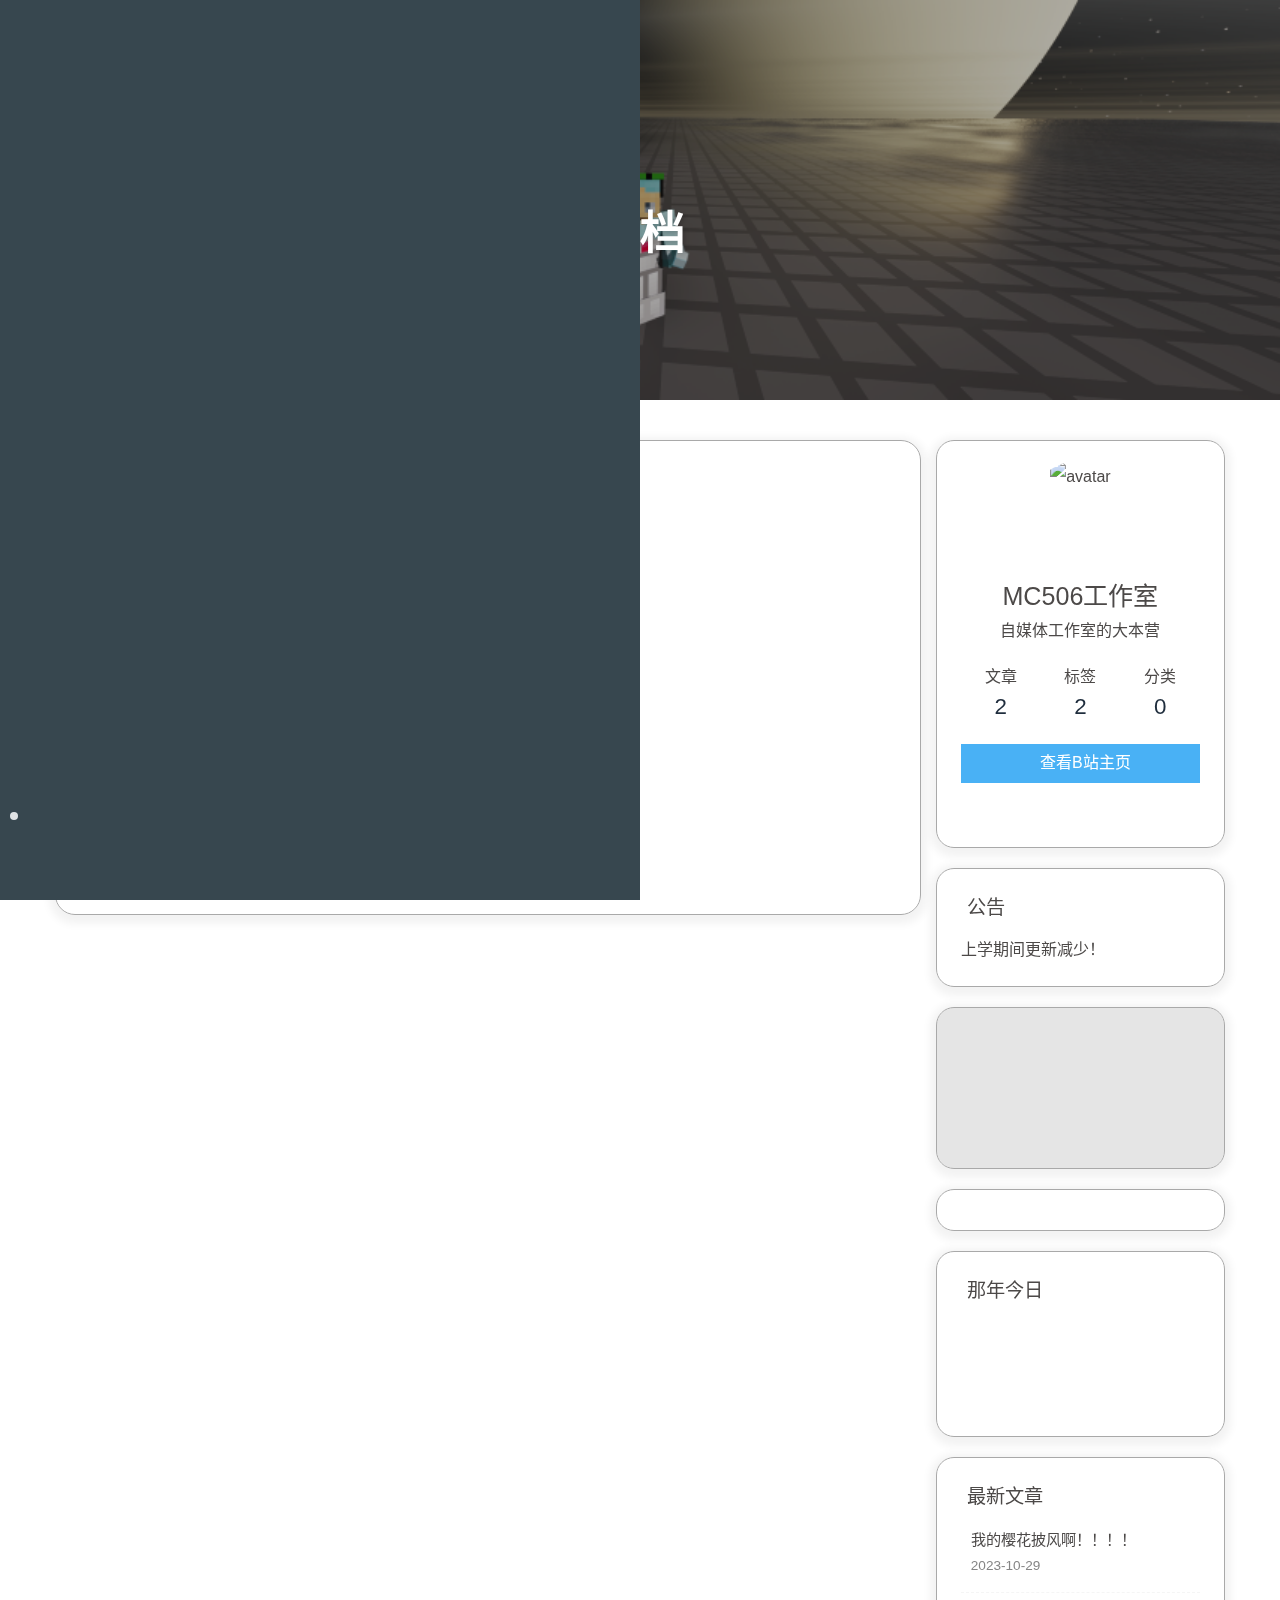
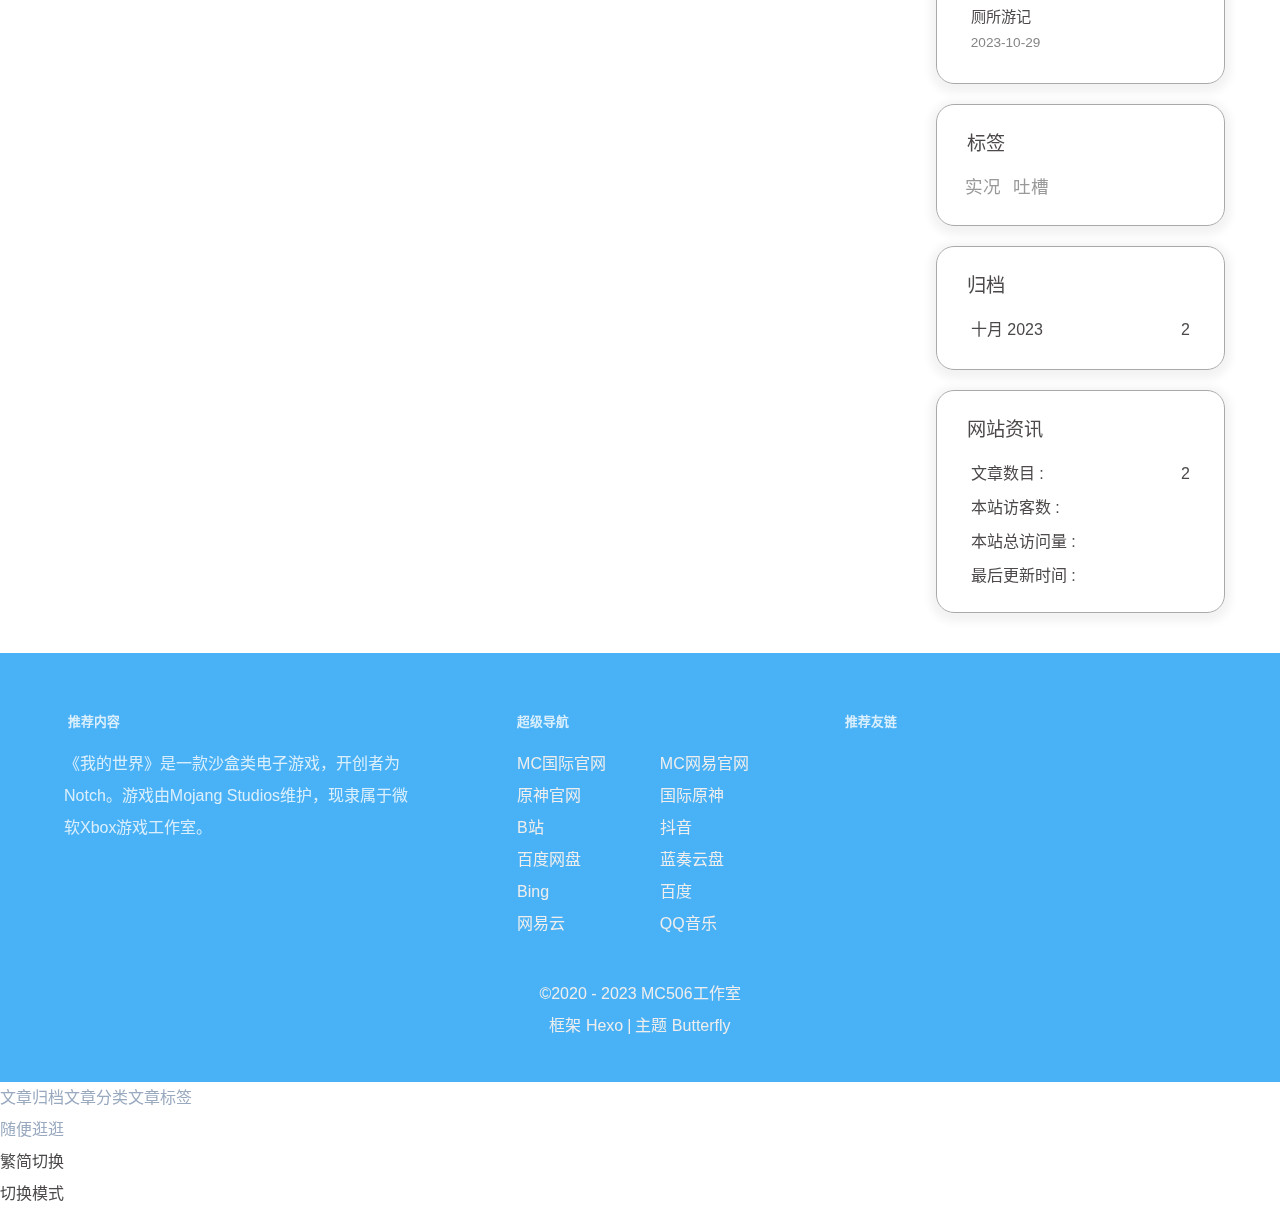
==== commit 6700f63c: "Site updated: 2023-10-30 19:21:05" ====
--- a/archives/index.html
+++ b/archives/index.html
@@ -60,7 +60,7 @@
   isHome: false,
   isHighlightShrink: false,
   isToc: false,
-  postUpdate: '2023-10-29 22:28:36'
+  postUpdate: '2023-10-30 19:19:59'
 }</script><script>(win=>{
       win.saveToLocal = {
         set: (key, value, ttl) => {
@@ -157,28 +157,30 @@
         }
       }
       detectApple()
-    })(window)</script><link rel="stylesheet" href="/css/custom.css"><span id="fps"></span><link rel="stylesheet" href="/css/progress_bar.css" media="defer" onload="this.media='all'"><!-- hexo injector head_end start --><link rel="stylesheet" href="https://cdn.jsdelivr.net/npm/swiper/swiper-bundle.min.css"><link rel="stylesheet" href="https://cdn.jsdelivr.net/gh/Zfour/Butterfly-card-history/baiduhistory/css/main.css"><link rel="stylesheet" href="https://npm.elemecdn.com/hexo-butterfly-categories-card@1.0.0/lib/categorybar.css"><!-- hexo injector head_end end --><meta name="generator" content="Hexo 6.3.0"></head><body><div id="loading-box"><div class="loading-left-bg"></div><div class="loading-right-bg"></div><div class="spinner-box"><div class="configure-border-1"><div class="configure-core"></div></div><div class="configure-border-2"><div class="configure-core"></div></div><div class="loading-word">加载中...</div></div></div><script>(()=>{
-  const $loadingBox = document.getElementById('loading-box')
-  const $body = document.body
-  const preloader = {
-    endLoading: () => {
-      $body.style.overflow = ''
-      $loadingBox.classList.add('loaded')
-    },
-    initLoading: () => {
-      $body.style.overflow = 'hidden'
-      $loadingBox.classList.remove('loaded')
-    }
+    })(window)</script><link rel="stylesheet" href="/css/custom.css"><span id="fps"></span><link rel="stylesheet" href="/css/copyright.css"><link rel="stylesheet" href="/css/progress_bar.css" media="defer" onload="this.media='all'"><!-- hexo injector head_end start --><link rel="stylesheet" href="https://cdn.jsdelivr.net/npm/swiper/swiper-bundle.min.css"><link rel="stylesheet" href="https://cdn.jsdelivr.net/gh/Zfour/Butterfly-card-history/baiduhistory/css/main.css"><link rel="stylesheet" href="https://npm.elemecdn.com/hexo-butterfly-categories-card@1.0.0/lib/categorybar.css"><!-- hexo injector head_end end --><meta name="generator" content="Hexo 6.3.0"></head><body><div id="loading-box" onclick="document.getElementById(&quot;loading-box&quot;).classList.add(&quot;loaded&quot;)"><div class="loading-bg"><div class="loading-img"></div><div class="loading-image-dot"></div></div></div><script>const preloader = {
+  endLoading: () => {
+    document.body.style.overflow = 'auto';
+    document.getElementById('loading-box').classList.add("loaded")
+  },
+  initLoading: () => {
+    document.body.style.overflow = '';
+    document.getElementById('loading-box').classList.remove("loaded")
+
   }
-
-  preloader.initLoading()
-  window.addEventListener('load',() => { preloader.endLoading() })
-
-  if (false) {
-    document.addEventListener('pjax:send', () => { preloader.initLoading() })
-    document.addEventListener('pjax:complete', () => { preloader.endLoading() })
-  }
-})()</script><div id="sidebar"><div id="menu-mask"></div><div id="sidebar-menus"><div class="avatar-img is-center"><img src="/img/e1f37be67612364035fc47e8f9fc692.jpg" onerror="onerror=null;src='/img/friend_404.gif'" alt="avatar"/></div><div class="sidebar-site-data site-data is-center"><a href="/archives/"><div class="headline">文章</div><div class="length-num">2</div></a><a href="/tags/"><div class="headline">标签</div><div class="length-num">2</div></a><a href="/categories/"><div class="headline">分类</div><div class="length-num">0</div></a></div><hr class="custom-hr"/><div class="menus_items"><div class="menus_item"><a class="site-page" href="/"><i class="fa-fw fas fa-home"></i><span> 首页</span></a></div><div class="menus_item"><a class="site-page" href="/team/"><i class="fa-fw fas fa-heart"></i><span> 团队成员</span></a></div><div class="menus_item"><a class="site-page" href="/fadian/"><i class="fa-fw fas fa-hand-holding-heart"></i><span> 我要打赏</span></a></div></div></div></div><div class="page" id="body-wrap"><header class="not-home-page" id="page-header" style="background-image: url('/img/2023-09-10_11.59.04.png')"><nav id="nav"><span id="blog-info"><a href="/" title="MC506工作室"></a><div id="he-plugin-simple"><span class="site-name">MC506工作室</span></div></span><div id="menus"><div id="search-button"><a class="site-page social-icon search" href="javascript:void(0);"><i class="fas fa-search fa-fw"></i><span> 搜索</span></a></div><div class="menus_items"><div class="menus_item"><a class="site-page" href="/"><i class="fa-fw fas fa-home"></i><span> 首页</span></a></div><div class="menus_item"><a class="site-page" href="/team/"><i class="fa-fw fas fa-heart"></i><span> 团队成员</span></a></div><div class="menus_item"><a class="site-page" href="/fadian/"><i class="fa-fw fas fa-hand-holding-heart"></i><span> 我要打赏</span></a></div></div><div id="toggle-menu"><a class="site-page" href="javascript:void(0);"><i class="fas fa-bars fa-fw"></i></a></div></div></nav><div id="page-site-info"><h1 id="site-title">归档</h1></div></header><main class="layout" id="content-inner"><div id="archive"><div class="article-sort-title">文章总览 - 2</div><div class="article-sort"><div class="article-sort-item year">2023</div><div class="article-sort-item no-article-cover"><div class="article-sort-item-info"><div class="article-sort-item-time"><i class="far fa-calendar-alt"></i><time class="post-meta-date-created" datetime="2023-10-29T14:26:03.000Z" title="发表于 2023-10-29 22:26:03">2023-10-29</time></div><a class="article-sort-item-title" href="/2023/10/29/%E6%88%91%E7%9A%84%E6%A8%B1%E8%8A%B1%E6%8A%AB%E9%A3%8E%E5%95%8A%EF%BC%81%EF%BC%81%EF%BC%81%EF%BC%81/" title="我的樱花披风啊！！！！">我的樱花披风啊！！！！</a></div></div><div class="article-sort-item no-article-cover"><div class="article-sort-item-info"><div class="article-sort-item-time"><i class="far fa-calendar-alt"></i><time class="post-meta-date-created" datetime="2023-10-29T08:50:26.000Z" title="发表于 2023-10-29 16:50:26">2023-10-29</time></div><a class="article-sort-item-title" href="/2023/10/29/%E5%8E%95%E6%89%80%E6%B8%B8%E8%AE%B0/" title="厕所游记">厕所游记</a></div></div></div><nav id="pagination"><div class="pagination"><span class="page-number current">1</span></div></nav></div><div class="aside-content" id="aside-content"><div class="card-widget card-info"><div class="is-center"><div class="avatar-img"><img src="/img/e1f37be67612364035fc47e8f9fc692.jpg" onerror="this.onerror=null;this.src='/img/friend_404.gif'" alt="avatar"/></div><div class="author-info__name">MC506工作室</div><div class="author-info__description">自媒体工作室的大本营</div></div><div class="card-info-data site-data is-center"><a href="/archives/"><div class="headline">文章</div><div class="length-num">2</div></a><a href="/tags/"><div class="headline">标签</div><div class="length-num">2</div></a><a href="/categories/"><div class="headline">分类</div><div class="length-num">0</div></a></div><a id="card-info-btn" target="_blank" rel="noopener" href="https://space.bilibili.com/696652305"><i class="fab fa-bilibili"></i><span>查看B站主页</span></a><div class="card-info-social-icons is-center"><a class="social-icon" href="http://qm.qq.com/cgi-bin/qm/qr?_wv=1027&amp;k=BDdadNDHV9QyUXIkOZKwpkXo_-a21tHB&amp;authKey=B9U7ATQ6e089rOPouY4tqLctIxd5IM%2BOs1HN8KIvSqDBTac97eKMuggs9X7u34BD&amp;noverify=0&amp;group_code=769123964" target="_blank" title="加入QQ群"><i class="fab fa-qq" style="color: #0059ff;"></i></a><a class="social-icon" href="https://v.douyin.com/id7cJnuv/ 5@2.com" target="_blank" title="抖音主页"><i class="fab fa-tiktok" style="color: #000000;"></i></a></div></div><div class="card-widget card-announcement"><div class="item-headline"><i class="fas fa-bullhorn fa-shake"></i><span>公告</span></div><div class="announcement_content">上学期间更新减少！</div></div><div class="card-widget" id="newYear"><div class="item-headline"><i></i><span></span></div><div class="item-content"><div id="newYear-main"><div class="mask"></div> <p class="title"></p> <div class="newYear-time"></div> <p class="today" style="text-align: right;"></p> </div></div></div><div class="card-widget" id="card-poem"><div id="poem_sentence"></div><div id="poem_info"><div id="poem_dynasty"></div><div id="poem_author"></div></div></div><script src="https://cdn.jsdelivr.net/npm/js-heo@1.0.11/poem/jinrishici.js" charset="utf-8"></script><script type="text/javascript">jinrishici.load(function(result) {
+}
+window.addEventListener('load',()=> { preloader.endLoading() })
+
+if (false) {
+  document.addEventListener('pjax:send', () => { preloader.initLoading() })
+  document.addEventListener('pjax:complete', () => { preloader.endLoading() })
+}</script><script>window.paceOptions = {
+  restartOnPushState: false
+}
+
+document.addEventListener('pjax:send', () => {
+  Pace.restart()
+})
+</script><link rel="stylesheet" href="https://cdn.jsdelivr.net/npm/pace-js/themes/blue/pace-theme-minimal.min.css"/><script src="https://cdn.jsdelivr.net/npm/pace-js/pace.min.js"></script><div id="sidebar"><div id="menu-mask"></div><div id="sidebar-menus"><div class="avatar-img is-center"><img src="/img/e1f37be67612364035fc47e8f9fc692.jpg" onerror="onerror=null;src='/img/friend_404.gif'" alt="avatar"/></div><div class="sidebar-site-data site-data is-center"><a href="/archives/"><div class="headline">文章</div><div class="length-num">2</div></a><a href="/tags/"><div class="headline">标签</div><div class="length-num">2</div></a><a href="/categories/"><div class="headline">分类</div><div class="length-num">0</div></a></div><hr class="custom-hr"/><div class="menus_items"><div class="menus_item"><a class="site-page" href="/"><i class="fa-fw fas fa-home"></i><span> 首页</span></a></div><div class="menus_item"><a class="site-page" href="/team/"><i class="fa-fw fas fa-heart"></i><span> 团队成员</span></a></div><div class="menus_item"><a class="site-page" href="/fadian/"><i class="fa-fw fas fa-hand-holding-heart"></i><span> 我要打赏</span></a></div></div></div></div><div class="page" id="body-wrap"><header class="not-home-page" id="page-header" style="background-image: url('/img/2023-09-10_11.59.04.png')"><nav id="nav"><span id="blog-info"><a href="/" title="MC506工作室"></a><div id="he-plugin-simple"><span class="site-name">MC506工作室</span></div></span><div id="menus"><div id="search-button"><a class="site-page social-icon search" href="javascript:void(0);"><i class="fas fa-search fa-fw"></i><span> 搜索</span></a></div><div class="menus_items"><div class="menus_item"><a class="site-page" href="/"><i class="fa-fw fas fa-home"></i><span> 首页</span></a></div><div class="menus_item"><a class="site-page" href="/team/"><i class="fa-fw fas fa-heart"></i><span> 团队成员</span></a></div><div class="menus_item"><a class="site-page" href="/fadian/"><i class="fa-fw fas fa-hand-holding-heart"></i><span> 我要打赏</span></a></div></div><div id="toggle-menu"><a class="site-page" href="javascript:void(0);"><i class="fas fa-bars fa-fw"></i></a></div></div></nav><div id="page-site-info"><h1 id="site-title">归档</h1></div></header><main class="layout" id="content-inner"><div id="archive"><div class="article-sort-title">文章总览 - 2</div><div class="article-sort"><div class="article-sort-item year">2023</div><div class="article-sort-item no-article-cover"><div class="article-sort-item-info"><div class="article-sort-item-time"><i class="far fa-calendar-alt"></i><time class="post-meta-date-created" datetime="2023-10-29T14:26:03.000Z" title="发表于 2023-10-29 22:26:03">2023-10-29</time></div><a class="article-sort-item-title" href="/2023/10/29/%E6%88%91%E7%9A%84%E6%A8%B1%E8%8A%B1%E6%8A%AB%E9%A3%8E%E5%95%8A%EF%BC%81%EF%BC%81%EF%BC%81%EF%BC%81/" title="我的樱花披风啊！！！！">我的樱花披风啊！！！！</a></div></div><div class="article-sort-item no-article-cover"><div class="article-sort-item-info"><div class="article-sort-item-time"><i class="far fa-calendar-alt"></i><time class="post-meta-date-created" datetime="2023-10-29T08:50:26.000Z" title="发表于 2023-10-29 16:50:26">2023-10-29</time></div><a class="article-sort-item-title" href="/2023/10/29/%E5%8E%95%E6%89%80%E6%B8%B8%E8%AE%B0/" title="厕所游记">厕所游记</a></div></div></div><nav id="pagination"><div class="pagination"><span class="page-number current">1</span></div></nav></div><div class="aside-content" id="aside-content"><div class="card-widget card-info"><div class="is-center"><div class="avatar-img"><img src="/img/e1f37be67612364035fc47e8f9fc692.jpg" onerror="this.onerror=null;this.src='/img/friend_404.gif'" alt="avatar"/></div><div class="author-info__name">MC506工作室</div><div class="author-info__description">自媒体工作室的大本营</div></div><div class="card-info-data site-data is-center"><a href="/archives/"><div class="headline">文章</div><div class="length-num">2</div></a><a href="/tags/"><div class="headline">标签</div><div class="length-num">2</div></a><a href="/categories/"><div class="headline">分类</div><div class="length-num">0</div></a></div><a id="card-info-btn" target="_blank" rel="noopener" href="https://space.bilibili.com/696652305"><i class="fab fa-bilibili"></i><span>查看B站主页</span></a><div class="card-info-social-icons is-center"><a class="social-icon" href="http://qm.qq.com/cgi-bin/qm/qr?_wv=1027&amp;k=BDdadNDHV9QyUXIkOZKwpkXo_-a21tHB&amp;authKey=B9U7ATQ6e089rOPouY4tqLctIxd5IM%2BOs1HN8KIvSqDBTac97eKMuggs9X7u34BD&amp;noverify=0&amp;group_code=769123964" target="_blank" title="加入QQ群"><i class="fab fa-qq" style="color: #0059ff;"></i></a><a class="social-icon" href="https://v.douyin.com/id7cJnuv/ 5@2.com" target="_blank" title="抖音主页"><i class="fab fa-tiktok" style="color: #000000;"></i></a></div></div><div class="card-widget card-announcement"><div class="item-headline"><i class="fas fa-bullhorn fa-shake"></i><span>公告</span></div><div class="announcement_content">上学期间更新减少！</div></div><div class="card-widget" id="newYear"><div class="item-headline"><i></i><span></span></div><div class="item-content"><div id="newYear-main"><div class="mask"></div> <p class="title"></p> <div class="newYear-time"></div> <p class="today" style="text-align: right;"></p> </div></div></div><div class="card-widget" id="card-poem"><div id="poem_sentence"></div><div id="poem_info"><div id="poem_dynasty"></div><div id="poem_author"></div></div></div><script src="https://cdn.jsdelivr.net/npm/js-heo@1.0.11/poem/jinrishici.js" charset="utf-8"></script><script type="text/javascript">jinrishici.load(function(result) {
 var sentence = document.querySelector("#poem_sentence")
 var author = document.querySelector("#poem_author")
 var dynasty = document.querySelector("#poem_dynasty")
@@ -188,7 +190,7 @@
 sentence.innerHTML = sentenceText
 dynasty.innerHTML = result.data.origin.dynasty
 author.innerHTML = result.data.origin.author + '《' + result.data.origin.title + '》'
-});</script><div class="sticky_layout"><div class="card-widget card-recent-post"><div class="item-headline"><i class="fas fa-history"></i><span>最新文章</span></div><div class="aside-list"><div class="aside-list-item no-cover"><div class="content"><a class="title" href="/2023/10/29/%E6%88%91%E7%9A%84%E6%A8%B1%E8%8A%B1%E6%8A%AB%E9%A3%8E%E5%95%8A%EF%BC%81%EF%BC%81%EF%BC%81%EF%BC%81/" title="我的樱花披风啊！！！！">我的樱花披风啊！！！！</a><time datetime="2023-10-29T14:26:03.000Z" title="发表于 2023-10-29 22:26:03">2023-10-29</time></div></div><div class="aside-list-item no-cover"><div class="content"><a class="title" href="/2023/10/29/%E5%8E%95%E6%89%80%E6%B8%B8%E8%AE%B0/" title="厕所游记">厕所游记</a><time datetime="2023-10-29T08:50:26.000Z" title="发表于 2023-10-29 16:50:26">2023-10-29</time></div></div></div></div><div class="card-widget card-tags"><div class="item-headline"><i class="fas fa-tags"></i><span>标签</span></div><div class="card-tag-cloud"><a href="/tags/%E5%AE%9E%E5%86%B5/" style="font-size: 1.1em; color: #999">实况</a> <a href="/tags/%E5%90%90%E6%A7%BD/" style="font-size: 1.1em; color: #999">吐槽</a></div></div><div class="card-widget card-archives"><div class="item-headline"><i class="fas fa-archive"></i><span>归档</span></div><ul class="card-archive-list"><li class="card-archive-list-item"><a class="card-archive-list-link" href="/archives/2023/10/"><span class="card-archive-list-date">十月 2023</span><span class="card-archive-list-count">2</span></a></li></ul></div><div class="card-widget card-webinfo"><div class="item-headline"><i class="fas fa-chart-line"></i><span>网站资讯</span></div><div class="webinfo"><div class="webinfo-item"><div class="item-name">文章数目 :</div><div class="item-count">2</div></div><div class="webinfo-item"><div class="item-name">本站访客数 :</div><div class="item-count" id="busuanzi_value_site_uv"><i class="fa-solid fa-spinner fa-spin"></i></div></div><div class="webinfo-item"><div class="item-name">本站总访问量 :</div><div class="item-count" id="busuanzi_value_site_pv"><i class="fa-solid fa-spinner fa-spin"></i></div></div><div class="webinfo-item"><div class="item-name">最后更新时间 :</div><div class="item-count" id="last-push-date" data-lastPushDate="2023-10-29T14:28:36.699Z"><i class="fa-solid fa-spinner fa-spin"></i></div></div></div></div></div></div></main><footer id="footer"><div id="footer-wrap"><div id="ft"><div class="ft-item-1"><div class="t-top"><div class="t-t-l"><p class="ft-t t-l-t">推荐内容</p><div class="bg-ad"><div>《我的世界》是一款沙盒类电子游戏，开创者为Notch。游戏由Mojang Studios维护，现隶属于微软Xbox游戏工作室。</div><div class="btn-xz-box"><a class="btn-xz" target="_blank" rel="noopener" href="https://minecraft.net/"> </a></div></div></div><div class="t-t-r"><p class="ft-t t-l-t">超级导航</p><ul class="ft-links"><li><a target="_blank" rel="noopener" href="https://www.minecraft.net/">MC国际官网</a><a target="_blank" rel="noopener" href="https://mc.163.com/">MC网易官网</a></li><li><a target="_blank" rel="noopener" href="https://ys.mihoyo.com/">原神官网</a><a target="_blank" rel="noopener" href="https://genshin.hoyoverse.com/en">国际原神</a></li><li><a target="_blank" rel="noopener" href="https://bilibili.com">B站</a><a target="_blank" rel="noopener" href="https://www.douyin.com/discover">抖音</a></li><li><a target="_blank" rel="noopener" href="https://pan.baidu.com/">百度网盘</a><a target="_blank" rel="noopener" href="https://pc.woozooo.com/">蓝奏云盘</a></li><li><a target="_blank" rel="noopener" href="https://cn.bing.com">Bing</a><a target="_blank" rel="noopener" href="https://baidu.com">百度</a></li><li><a target="_blank" rel="noopener" href="https://music.163.com">网易云</a><a target="_blank" rel="noopener" href="https://y.qq.com/">QQ音乐</a></li></ul></div></div></div><div class="ft-item-2"><p class="ft-t">推荐友链</p><div class="ft-img-group"><div class="img-group-item"><a target="_blank" rel="noopener" href="https://www.mcbbs.net/"><img src="https://picdl.sunbangyan.cn/2023/10/29/2e743eb274c3a27096126565a379de5f.png" alt=""/></a></div><div class="img-group-item"><a target="_blank" rel="noopener" href="https://klpbbs.com/"><img src="https://picdm.sunbangyan.cn/2023/10/29/a8a11aaf8ba96af10c62a1933989144e.png" alt=""/></a></div><div class="img-group-item"><a target="_blank" rel="noopener" href="https://www.planetminecraft.com/"><img src="https://picdm.sunbangyan.cn/2023/10/29/9886b3ceeb8cb4bef4e1a3ab4f196b81.png" alt=""/></a></div><div class="img-group-item"><a target="_blank" rel="noopener" href="https://www.curseforge.com/minecraft/"><img src="https://picdm.sunbangyan.cn/2023/10/29/a2d2ff64bffb9511676bce7ee4fdfa7d.png" alt=""/></a></div><div class="img-group-item"><a target="_blank" rel="noopener" href="https://preview.openfrp.net/"><img src="https://picdl.sunbangyan.cn/2023/10/29/e835c33e067d3760f0480dff2d947826.png" alt=""/></a></div><div class="img-group-item"><a target="_blank" rel="noopener" href="https://www.mcnav.net/"><img src="https://picss.sunbangyan.cn/2023/10/29/50d2ec2ff0ce5ebee2998b3c4b10a136.png" alt=""/></a></div><div class="img-group-item"><a target="_blank" rel="noopener" href="https://www.anyijun.com/"><img src="https://picss.sunbangyan.cn/2023/10/29/cb4350c5424cf41b080c001601173be1.png" alt=""/></a></div><div class="img-group-item"><a target="_blank" rel="noopener" href="https://toiletmc.net/"><img src="https://picss.sunbangyan.cn/2023/10/29/3ba36cac2c2de02fc002721196aa5860.png" alt=""/></a></div></div></div></div><div class="copyright">&copy;2020 - 2023  <i id="heartbeat" class="fa fas fa-heartbeat"></i> MC506工作室</div><div class="framework-info"><span>框架 </span><a target="_blank" rel="noopener" href="https://hexo.io">Hexo</a><span class="footer-separator">|</span><span>主题 </span><a target="_blank" rel="noopener" href="https://github.com/jerryc127/hexo-theme-butterfly">Butterfly</a></div></div></footer></div><div id="rightside"><div id="rightside-config-hide"><button id="darkmode" type="button" title="浅色和深色模式转换"><i class="fas fa-adjust"></i></button><button id="hide-aside-btn" type="button" title="单栏和双栏切换"><i class="fas fa-arrows-alt-h"></i></button></div><div id="rightside-config-show"><button id="rightside-config" type="button" title="设置"><i class="fas fa-cog fa-spin"></i></button><button id="go-up" type="button" title="回到顶部"><span class="scroll-percent"></span><i class="fas fa-arrow-up"></i><div id="local-search"><div class="search-dialog"><nav class="search-nav"><span class="search-dialog-title">搜索</span><span id="loading-status"></span><button class="search-close-button"><i class="fas fa-times"></i></button></nav><div class="is-center" id="loading-database"><i class="fas fa-spinner fa-pulse"></i><span>  数据库加载中</span></div><div class="search-wrap"><div id="local-search-input"><div class="local-search-box"><input class="local-search-box--input" placeholder="搜索文章" type="text"/></div></div><hr/><div id="local-search-results"></div><div id="local-search-stats-wrap"></div></div></div><div id="search-mask"></div><script src="/js/search/local-search.js"></script></div><div id="rightMenu"><div class="rightMenu-group rightMenu-small"><div class="rightMenu-item" id="menu-backward"><i class="fa-solid fa-arrow-left"></i></div><div class="rightMenu-item" id="menu-forward"><i class="fa-solid fa-arrow-right"></i></div><div class="rightMenu-item" id="menu-refresh"><i class="fa-solid fa-arrow-rotate-right"></i></div><div class="rightMenu-item" id="menu-home"><i class="fa-solid fa-house"></i></div></div><div class="rightMenu-group rightMenu-line rightMenuOther"><a class="rightMenu-item menu-link" href="/archives/"><i class="fa-solid fa-archive"></i><span>文章归档</span></a><a class="rightMenu-item menu-link" href="/categories/"><i class="fa-solid fa-folder-open"></i><span>文章分类</span></a><a class="rightMenu-item menu-link" href="/tags/"><i class="fa-solid fa-tags"></i><span>文章标签</span></a></div><div class="rightMenu-group rightMenu-line rightMenuNormal"><a class="rightMenu-item menu-link" id="menu-radompage" href="/random/index.html"><i class="fa-solid fa-shoe-prints"></i><span>随便逛逛</span></a><div class="rightMenu-item" id="menu-translate"><i class="fa-solid fa-earth-asia"></i><span>繁简切换</span></div><div class="rightMenu-item" id="menu-darkmode"><i class="fa-solid fa-moon"></i><span>切换模式</span></div></div></div><div id="rightmenu-mask"></div></button></div></div><div><script src="/js/utils.js"></script><script src="/js/main.js"></script><script src="https://cdn.jsdelivr.net/npm/@fancyapps/ui/dist/fancybox/fancybox.umd.min.js"></script><div class="js-pjax"></div><script defer src="/js/cursor.js"></script><script async src="//npm.elemecdn.com/pace-js@1.2.4/pace.min.js"></script><div class="aplayer no-destroy" data-id="7716161010" data-server="netease" data-type="playlist" data-fixed="true" data-listfolded="true" data-mini="true" data-volume="0.2" data-lrctype="0" data-autoplay="false"> </div><script defer type="text/javascript" src="https://cdn1.tianli0.top/npm/sweetalert2@8.19.0/dist/sweetalert2.all.js"></script><script defer src="/js/lunar.js"></script><script defer src="/js/day.js"></script><script async src="/js/fps.js"></script><script async src="/js/title.js"></script><script src="https://widget.qweather.net/simple/static/js/he-simple-common.js?v=2.0"></script><script src="/js/weather.js"></script><script src="https://cdn.staticfile.org/jquery/3.6.3/jquery.min.js"></script><script async data-pjax src="https://cdn.wpon.cn/2022-sucai/Gold-ingot.js"></script><script async data-pjax src="/js/newYear.js"></script><link rel="stylesheet" type="text/css" href="https://cdn.jsdelivr.net/npm/js-heo@1.0.11/mainColor/heoMainColor.css"><link rel="stylesheet" type="text/css" href="https://cdn.jsdelivr.net/npm/js-heo@1.0.11/poem/poem.css"><script async src="https://npm.elemecdn.com/tzy-blog/lib/js/other/sakura.js"></script><script defer="defer" id="ribbon" src="https://cdn.jsdelivr.net/npm/butterfly-extsrc/dist/canvas-ribbon.min.js" size="150" alpha="0.6" zIndex="-1" mobile="false" data-click="false"></script><script src="https://cdn.jsdelivr.net/npm/butterfly-extsrc/dist/activate-power-mode.min.js"></script><script>POWERMODE.colorful = true;
+});</script><div class="sticky_layout"><div class="card-widget card-recent-post"><div class="item-headline"><i class="fas fa-history"></i><span>最新文章</span></div><div class="aside-list"><div class="aside-list-item no-cover"><div class="content"><a class="title" href="/2023/10/29/%E6%88%91%E7%9A%84%E6%A8%B1%E8%8A%B1%E6%8A%AB%E9%A3%8E%E5%95%8A%EF%BC%81%EF%BC%81%EF%BC%81%EF%BC%81/" title="我的樱花披风啊！！！！">我的樱花披风啊！！！！</a><time datetime="2023-10-29T14:26:03.000Z" title="发表于 2023-10-29 22:26:03">2023-10-29</time></div></div><div class="aside-list-item no-cover"><div class="content"><a class="title" href="/2023/10/29/%E5%8E%95%E6%89%80%E6%B8%B8%E8%AE%B0/" title="厕所游记">厕所游记</a><time datetime="2023-10-29T08:50:26.000Z" title="发表于 2023-10-29 16:50:26">2023-10-29</time></div></div></div></div><div class="card-widget card-tags"><div class="item-headline"><i class="fas fa-tags"></i><span>标签</span></div><div class="card-tag-cloud"><a href="/tags/%E5%AE%9E%E5%86%B5/" style="font-size: 1.1em; color: #999">实况</a> <a href="/tags/%E5%90%90%E6%A7%BD/" style="font-size: 1.1em; color: #999">吐槽</a></div></div><div class="card-widget card-archives"><div class="item-headline"><i class="fas fa-archive"></i><span>归档</span></div><ul class="card-archive-list"><li class="card-archive-list-item"><a class="card-archive-list-link" href="/archives/2023/10/"><span class="card-archive-list-date">十月 2023</span><span class="card-archive-list-count">2</span></a></li></ul></div><div class="card-widget card-webinfo"><div class="item-headline"><i class="fas fa-chart-line"></i><span>网站资讯</span></div><div class="webinfo"><div class="webinfo-item"><div class="item-name">文章数目 :</div><div class="item-count">2</div></div><div class="webinfo-item"><div class="item-name">本站访客数 :</div><div class="item-count" id="busuanzi_value_site_uv"><i class="fa-solid fa-spinner fa-spin"></i></div></div><div class="webinfo-item"><div class="item-name">本站总访问量 :</div><div class="item-count" id="busuanzi_value_site_pv"><i class="fa-solid fa-spinner fa-spin"></i></div></div><div class="webinfo-item"><div class="item-name">最后更新时间 :</div><div class="item-count" id="last-push-date" data-lastPushDate="2023-10-30T11:19:59.843Z"><i class="fa-solid fa-spinner fa-spin"></i></div></div></div></div></div></div></main><footer id="footer"><div id="footer-wrap"><div id="ft"><div class="ft-item-1"><div class="t-top"><div class="t-t-l"><p class="ft-t t-l-t">推荐内容</p><div class="bg-ad"><div>《我的世界》是一款沙盒类电子游戏，开创者为Notch。游戏由Mojang Studios维护，现隶属于微软Xbox游戏工作室。</div><div class="btn-xz-box"><a class="btn-xz" target="_blank" rel="noopener" href="https://minecraft.net/"> </a></div></div></div><div class="t-t-r"><p class="ft-t t-l-t">超级导航</p><ul class="ft-links"><li><a target="_blank" rel="noopener" href="https://www.minecraft.net/">MC国际官网</a><a target="_blank" rel="noopener" href="https://mc.163.com/">MC网易官网</a></li><li><a target="_blank" rel="noopener" href="https://ys.mihoyo.com/">原神官网</a><a target="_blank" rel="noopener" href="https://genshin.hoyoverse.com/en">国际原神</a></li><li><a target="_blank" rel="noopener" href="https://bilibili.com">B站</a><a target="_blank" rel="noopener" href="https://www.douyin.com/discover">抖音</a></li><li><a target="_blank" rel="noopener" href="https://pan.baidu.com/">百度网盘</a><a target="_blank" rel="noopener" href="https://pc.woozooo.com/">蓝奏云盘</a></li><li><a target="_blank" rel="noopener" href="https://cn.bing.com">Bing</a><a target="_blank" rel="noopener" href="https://baidu.com">百度</a></li><li><a target="_blank" rel="noopener" href="https://music.163.com">网易云</a><a target="_blank" rel="noopener" href="https://y.qq.com/">QQ音乐</a></li></ul></div></div></div><div class="ft-item-2"><p class="ft-t">推荐友链</p><div class="ft-img-group"><div class="img-group-item"><a target="_blank" rel="noopener" href="https://www.mcbbs.net/"><img src="https://picdl.sunbangyan.cn/2023/10/29/2e743eb274c3a27096126565a379de5f.png" alt=""/></a></div><div class="img-group-item"><a target="_blank" rel="noopener" href="https://klpbbs.com/"><img src="https://picdm.sunbangyan.cn/2023/10/29/a8a11aaf8ba96af10c62a1933989144e.png" alt=""/></a></div><div class="img-group-item"><a target="_blank" rel="noopener" href="https://www.planetminecraft.com/"><img src="https://picdm.sunbangyan.cn/2023/10/29/9886b3ceeb8cb4bef4e1a3ab4f196b81.png" alt=""/></a></div><div class="img-group-item"><a target="_blank" rel="noopener" href="https://www.curseforge.com/minecraft/"><img src="https://picdm.sunbangyan.cn/2023/10/29/a2d2ff64bffb9511676bce7ee4fdfa7d.png" alt=""/></a></div><div class="img-group-item"><a target="_blank" rel="noopener" href="https://preview.openfrp.net/"><img src="https://picdl.sunbangyan.cn/2023/10/29/e835c33e067d3760f0480dff2d947826.png" alt=""/></a></div><div class="img-group-item"><a target="_blank" rel="noopener" href="https://www.mcnav.net/"><img src="https://picss.sunbangyan.cn/2023/10/29/50d2ec2ff0ce5ebee2998b3c4b10a136.png" alt=""/></a></div><div class="img-group-item"><a target="_blank" rel="noopener" href="https://www.anyijun.com/"><img src="https://picss.sunbangyan.cn/2023/10/29/cb4350c5424cf41b080c001601173be1.png" alt=""/></a></div><div class="img-group-item"><a target="_blank" rel="noopener" href="https://toiletmc.net/"><img src="https://picss.sunbangyan.cn/2023/10/29/3ba36cac2c2de02fc002721196aa5860.png" alt=""/></a></div></div></div></div><div class="copyright">&copy;2020 - 2023  <i id="heartbeat" class="fa fas fa-heartbeat"></i> MC506工作室</div><div class="framework-info"><span>框架 </span><a target="_blank" rel="noopener" href="https://hexo.io">Hexo</a><span class="footer-separator">|</span><span>主题 </span><a target="_blank" rel="noopener" href="https://github.com/jerryc127/hexo-theme-butterfly">Butterfly</a></div></div></footer></div><div id="rightside"><div id="rightside-config-hide"><button id="darkmode" type="button" title="浅色和深色模式转换"><i class="fas fa-adjust"></i></button><button id="hide-aside-btn" type="button" title="单栏和双栏切换"><i class="fas fa-arrows-alt-h"></i></button></div><div id="rightside-config-show"><button id="rightside-config" type="button" title="设置"><i class="fas fa-cog fa-spin"></i></button><button id="go-up" type="button" title="回到顶部"><span class="scroll-percent"></span><i class="fas fa-arrow-up"></i><div id="local-search"><div class="search-dialog"><nav class="search-nav"><span class="search-dialog-title">搜索</span><span id="loading-status"></span><button class="search-close-button"><i class="fas fa-times"></i></button></nav><div class="is-center" id="loading-database"><i class="fas fa-spinner fa-pulse"></i><span>  数据库加载中</span></div><div class="search-wrap"><div id="local-search-input"><div class="local-search-box"><input class="local-search-box--input" placeholder="搜索文章" type="text"/></div></div><hr/><div id="local-search-results"></div><div id="local-search-stats-wrap"></div></div></div><div id="search-mask"></div><script src="/js/search/local-search.js"></script></div><div id="rightMenu"><div class="rightMenu-group rightMenu-small"><div class="rightMenu-item" id="menu-backward"><i class="fa-solid fa-arrow-left"></i></div><div class="rightMenu-item" id="menu-forward"><i class="fa-solid fa-arrow-right"></i></div><div class="rightMenu-item" id="menu-refresh"><i class="fa-solid fa-arrow-rotate-right"></i></div><div class="rightMenu-item" id="menu-home"><i class="fa-solid fa-house"></i></div></div><div class="rightMenu-group rightMenu-line rightMenuOther"><a class="rightMenu-item menu-link" href="/archives/"><i class="fa-solid fa-archive"></i><span>文章归档</span></a><a class="rightMenu-item menu-link" href="/categories/"><i class="fa-solid fa-folder-open"></i><span>文章分类</span></a><a class="rightMenu-item menu-link" href="/tags/"><i class="fa-solid fa-tags"></i><span>文章标签</span></a></div><div class="rightMenu-group rightMenu-line rightMenuNormal"><a class="rightMenu-item menu-link" id="menu-radompage" href="/random/index.html"><i class="fa-solid fa-shoe-prints"></i><span>随便逛逛</span></a><div class="rightMenu-item" id="menu-translate"><i class="fa-solid fa-earth-asia"></i><span>繁简切换</span></div><div class="rightMenu-item" id="menu-darkmode"><i class="fa-solid fa-moon"></i><span>切换模式</span></div></div></div><div id="rightmenu-mask"></div></button></div></div><div><script src="/js/utils.js"></script><script src="/js/main.js"></script><script src="https://cdn.jsdelivr.net/npm/@fancyapps/ui/dist/fancybox/fancybox.umd.min.js"></script><div class="js-pjax"></div><script defer src="/js/cursor.js"></script><script async src="//npm.elemecdn.com/pace-js@1.2.4/pace.min.js"></script><div class="aplayer no-destroy" data-id="7716161010" data-server="netease" data-type="playlist" data-fixed="true" data-listfolded="true" data-mini="true" data-volume="0.2" data-lrctype="0" data-autoplay="false"> </div><script defer type="text/javascript" src="https://cdn1.tianli0.top/npm/sweetalert2@8.19.0/dist/sweetalert2.all.js"></script><script defer src="/js/lunar.js"></script><script defer src="/js/day.js"></script><script async src="/js/fps.js"></script><script async src="/js/title.js"></script><script src="https://widget.qweather.net/simple/static/js/he-simple-common.js?v=2.0"></script><script src="/js/weather.js"></script><script src="https://cdn.staticfile.org/jquery/3.6.3/jquery.min.js"></script><script async data-pjax src="https://cdn.wpon.cn/2022-sucai/Gold-ingot.js"></script><script async data-pjax src="/js/newYear.js"></script><link rel="stylesheet" type="text/css" href="https://cdn.jsdelivr.net/npm/js-heo@1.0.11/mainColor/heoMainColor.css"><link rel="stylesheet" type="text/css" href="https://cdn.jsdelivr.net/npm/js-heo@1.0.11/poem/poem.css"><script async src="https://npm.elemecdn.com/tzy-blog/lib/js/other/sakura.js"></script><script defer="defer" id="ribbon" src="https://cdn.jsdelivr.net/npm/butterfly-extsrc/dist/canvas-ribbon.min.js" size="150" alpha="0.6" zIndex="-1" mobile="false" data-click="false"></script><script src="https://cdn.jsdelivr.net/npm/butterfly-extsrc/dist/activate-power-mode.min.js"></script><script>POWERMODE.colorful = true;
 POWERMODE.shake = false;
 POWERMODE.mobile = false;
 document.body.addEventListener('input', POWERMODE);
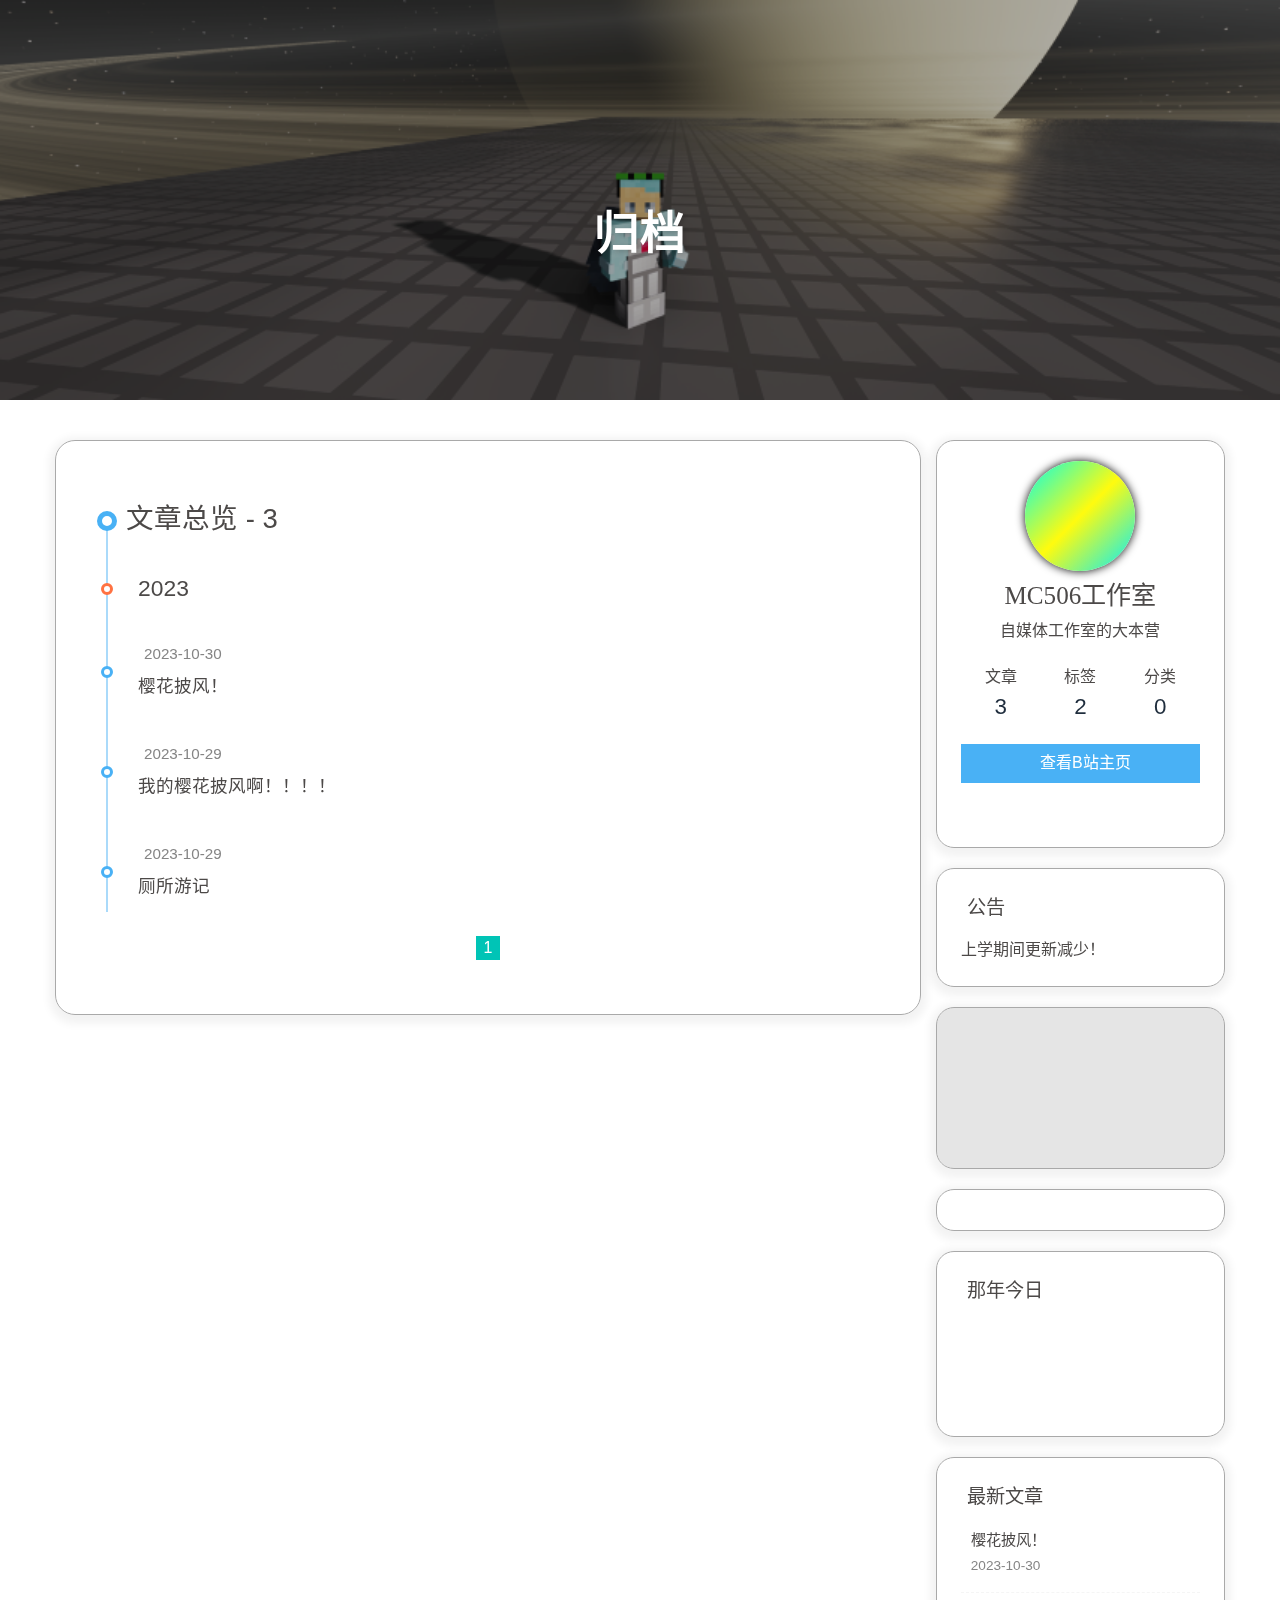
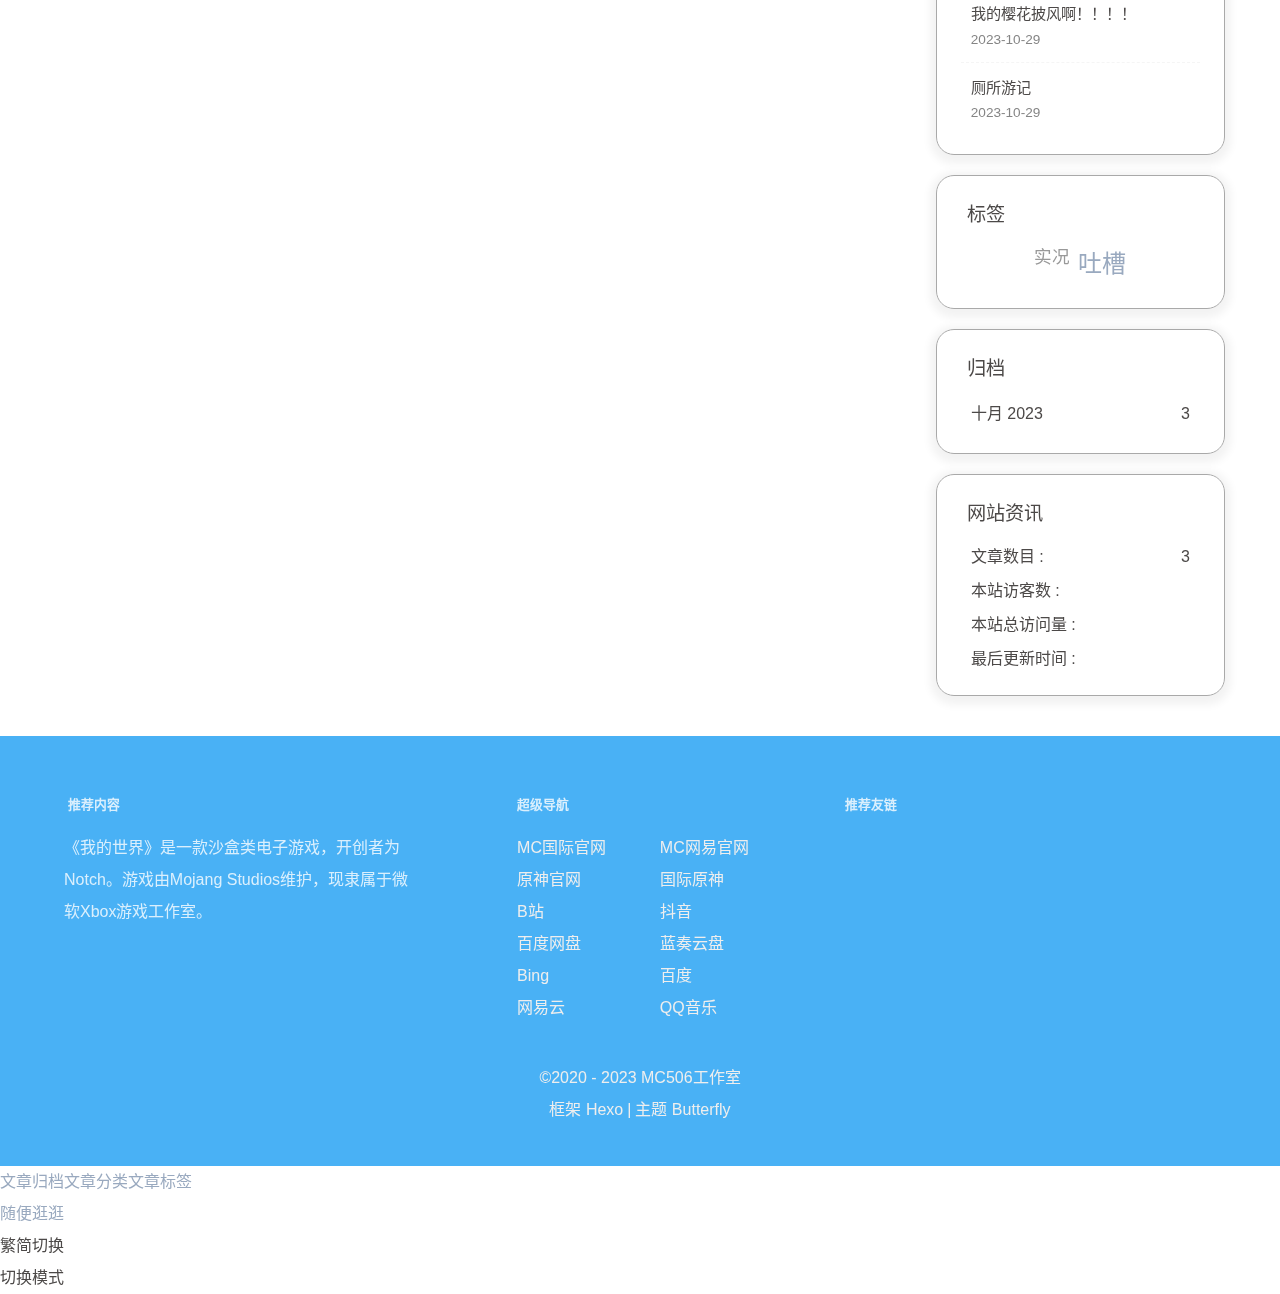
==== commit d1493f89: "Site updated: 2023-10-31 19:01:26" ====
--- a/archives/index.html
+++ b/archives/index.html
@@ -18,7 +18,7 @@
 </script><script>const GLOBAL_CONFIG = {
   root: '/',
   algolia: undefined,
-  localSearch: {"path":"/search.xml","preload":false,"top_n_per_article":1,"unescape":false,"languages":{"hits_empty":"找不到您查询的内容：${query}","hits_stats":"共找到 ${hits} 篇文章"}},
+  localSearch: {"path":"/search.xml","preload":true,"top_n_per_article":1,"unescape":false,"languages":{"hits_empty":"找不到您查询的内容：${query}","hits_stats":"共找到 ${hits} 篇文章"}},
   translate: undefined,
   noticeOutdate: undefined,
   highlight: {"plugin":"highlighjs","highlightCopy":true,"highlightLang":true,"highlightHeightLimit":false},
@@ -60,7 +60,7 @@
   isHome: false,
   isHighlightShrink: false,
   isToc: false,
-  postUpdate: '2023-10-30 19:19:59'
+  postUpdate: '2023-10-31 19:01:25'
 }</script><script>(win=>{
       win.saveToLocal = {
         set: (key, value, ttl) => {
@@ -157,7 +157,7 @@
         }
       }
       detectApple()
-    })(window)</script><link rel="stylesheet" href="/css/custom.css"><span id="fps"></span><link rel="stylesheet" href="/css/copyright.css"><link rel="stylesheet" href="/css/progress_bar.css" media="defer" onload="this.media='all'"><!-- hexo injector head_end start --><link rel="stylesheet" href="https://cdn.jsdelivr.net/npm/swiper/swiper-bundle.min.css"><link rel="stylesheet" href="https://cdn.jsdelivr.net/gh/Zfour/Butterfly-card-history/baiduhistory/css/main.css"><link rel="stylesheet" href="https://npm.elemecdn.com/hexo-butterfly-categories-card@1.0.0/lib/categorybar.css"><!-- hexo injector head_end end --><meta name="generator" content="Hexo 6.3.0"></head><body><div id="loading-box" onclick="document.getElementById(&quot;loading-box&quot;).classList.add(&quot;loaded&quot;)"><div class="loading-bg"><div class="loading-img"></div><div class="loading-image-dot"></div></div></div><script>const preloader = {
+    })(window)</script><link rel="stylesheet" href="/css/custom.css"><link rel="stylesheet" href="/fonts/font.css"><link rel="stylesheet" href="https://cdnjs.cloudflare.com/ajax/libs/animate.css/4.1.1/animate.min.css" media="defer" onload="this.media='all'"><span id="fps"></span><link rel="stylesheet" href="/css/copyright.css"><link rel="stylesheet" href="/css/rgbHead.css"><link rel="stylesheet" href="/css/progress_bar.css" media="defer" onload="this.media='all'"><!-- hexo injector head_end start --><link rel="stylesheet" href="https://cdn.jsdelivr.net/npm/swiper/swiper-bundle.min.css"><link rel="stylesheet" href="https://cdn.jsdelivr.net/gh/Zfour/Butterfly-card-history/baiduhistory/css/main.css"><link rel="stylesheet" href="https://npm.elemecdn.com/hexo-butterfly-categories-card@1.0.0/lib/categorybar.css"><!-- hexo injector head_end end --><meta name="generator" content="Hexo 6.3.0"></head><body><div id="loading-box" onclick="document.getElementById(&quot;loading-box&quot;).classList.add(&quot;loaded&quot;)"><div class="loading-bg"><div class="loading-img"></div><div class="loading-image-dot"></div></div></div><script>const preloader = {
   endLoading: () => {
     document.body.style.overflow = 'auto';
     document.getElementById('loading-box').classList.add("loaded")
@@ -180,7 +180,7 @@
 document.addEventListener('pjax:send', () => {
   Pace.restart()
 })
-</script><link rel="stylesheet" href="https://cdn.jsdelivr.net/npm/pace-js/themes/blue/pace-theme-minimal.min.css"/><script src="https://cdn.jsdelivr.net/npm/pace-js/pace.min.js"></script><div id="sidebar"><div id="menu-mask"></div><div id="sidebar-menus"><div class="avatar-img is-center"><img src="/img/e1f37be67612364035fc47e8f9fc692.jpg" onerror="onerror=null;src='/img/friend_404.gif'" alt="avatar"/></div><div class="sidebar-site-data site-data is-center"><a href="/archives/"><div class="headline">文章</div><div class="length-num">2</div></a><a href="/tags/"><div class="headline">标签</div><div class="length-num">2</div></a><a href="/categories/"><div class="headline">分类</div><div class="length-num">0</div></a></div><hr class="custom-hr"/><div class="menus_items"><div class="menus_item"><a class="site-page" href="/"><i class="fa-fw fas fa-home"></i><span> 首页</span></a></div><div class="menus_item"><a class="site-page" href="/team/"><i class="fa-fw fas fa-heart"></i><span> 团队成员</span></a></div><div class="menus_item"><a class="site-page" href="/fadian/"><i class="fa-fw fas fa-hand-holding-heart"></i><span> 我要打赏</span></a></div></div></div></div><div class="page" id="body-wrap"><header class="not-home-page" id="page-header" style="background-image: url('/img/2023-09-10_11.59.04.png')"><nav id="nav"><span id="blog-info"><a href="/" title="MC506工作室"></a><div id="he-plugin-simple"><span class="site-name">MC506工作室</span></div></span><div id="menus"><div id="search-button"><a class="site-page social-icon search" href="javascript:void(0);"><i class="fas fa-search fa-fw"></i><span> 搜索</span></a></div><div class="menus_items"><div class="menus_item"><a class="site-page" href="/"><i class="fa-fw fas fa-home"></i><span> 首页</span></a></div><div class="menus_item"><a class="site-page" href="/team/"><i class="fa-fw fas fa-heart"></i><span> 团队成员</span></a></div><div class="menus_item"><a class="site-page" href="/fadian/"><i class="fa-fw fas fa-hand-holding-heart"></i><span> 我要打赏</span></a></div></div><div id="toggle-menu"><a class="site-page" href="javascript:void(0);"><i class="fas fa-bars fa-fw"></i></a></div></div></nav><div id="page-site-info"><h1 id="site-title">归档</h1></div></header><main class="layout" id="content-inner"><div id="archive"><div class="article-sort-title">文章总览 - 2</div><div class="article-sort"><div class="article-sort-item year">2023</div><div class="article-sort-item no-article-cover"><div class="article-sort-item-info"><div class="article-sort-item-time"><i class="far fa-calendar-alt"></i><time class="post-meta-date-created" datetime="2023-10-29T14:26:03.000Z" title="发表于 2023-10-29 22:26:03">2023-10-29</time></div><a class="article-sort-item-title" href="/2023/10/29/%E6%88%91%E7%9A%84%E6%A8%B1%E8%8A%B1%E6%8A%AB%E9%A3%8E%E5%95%8A%EF%BC%81%EF%BC%81%EF%BC%81%EF%BC%81/" title="我的樱花披风啊！！！！">我的樱花披风啊！！！！</a></div></div><div class="article-sort-item no-article-cover"><div class="article-sort-item-info"><div class="article-sort-item-time"><i class="far fa-calendar-alt"></i><time class="post-meta-date-created" datetime="2023-10-29T08:50:26.000Z" title="发表于 2023-10-29 16:50:26">2023-10-29</time></div><a class="article-sort-item-title" href="/2023/10/29/%E5%8E%95%E6%89%80%E6%B8%B8%E8%AE%B0/" title="厕所游记">厕所游记</a></div></div></div><nav id="pagination"><div class="pagination"><span class="page-number current">1</span></div></nav></div><div class="aside-content" id="aside-content"><div class="card-widget card-info"><div class="is-center"><div class="avatar-img"><img src="/img/e1f37be67612364035fc47e8f9fc692.jpg" onerror="this.onerror=null;this.src='/img/friend_404.gif'" alt="avatar"/></div><div class="author-info__name">MC506工作室</div><div class="author-info__description">自媒体工作室的大本营</div></div><div class="card-info-data site-data is-center"><a href="/archives/"><div class="headline">文章</div><div class="length-num">2</div></a><a href="/tags/"><div class="headline">标签</div><div class="length-num">2</div></a><a href="/categories/"><div class="headline">分类</div><div class="length-num">0</div></a></div><a id="card-info-btn" target="_blank" rel="noopener" href="https://space.bilibili.com/696652305"><i class="fab fa-bilibili"></i><span>查看B站主页</span></a><div class="card-info-social-icons is-center"><a class="social-icon" href="http://qm.qq.com/cgi-bin/qm/qr?_wv=1027&amp;k=BDdadNDHV9QyUXIkOZKwpkXo_-a21tHB&amp;authKey=B9U7ATQ6e089rOPouY4tqLctIxd5IM%2BOs1HN8KIvSqDBTac97eKMuggs9X7u34BD&amp;noverify=0&amp;group_code=769123964" target="_blank" title="加入QQ群"><i class="fab fa-qq" style="color: #0059ff;"></i></a><a class="social-icon" href="https://v.douyin.com/id7cJnuv/ 5@2.com" target="_blank" title="抖音主页"><i class="fab fa-tiktok" style="color: #000000;"></i></a></div></div><div class="card-widget card-announcement"><div class="item-headline"><i class="fas fa-bullhorn fa-shake"></i><span>公告</span></div><div class="announcement_content">上学期间更新减少！</div></div><div class="card-widget" id="newYear"><div class="item-headline"><i></i><span></span></div><div class="item-content"><div id="newYear-main"><div class="mask"></div> <p class="title"></p> <div class="newYear-time"></div> <p class="today" style="text-align: right;"></p> </div></div></div><div class="card-widget" id="card-poem"><div id="poem_sentence"></div><div id="poem_info"><div id="poem_dynasty"></div><div id="poem_author"></div></div></div><script src="https://cdn.jsdelivr.net/npm/js-heo@1.0.11/poem/jinrishici.js" charset="utf-8"></script><script type="text/javascript">jinrishici.load(function(result) {
+</script><link rel="stylesheet" href="/css/progress_bar.css"/><script src="https://cdn.jsdelivr.net/npm/pace-js/pace.min.js"></script><div id="sidebar"><div id="menu-mask"></div><div id="sidebar-menus"><div class="avatar-img is-center"><img src="/img/e1f37be67612364035fc47e8f9fc692.jpg" onerror="onerror=null;src='/img/friend_404.gif'" alt="avatar"/></div><div class="sidebar-site-data site-data is-center"><a href="/archives/"><div class="headline">文章</div><div class="length-num">3</div></a><a href="/tags/"><div class="headline">标签</div><div class="length-num">2</div></a><a href="/categories/"><div class="headline">分类</div><div class="length-num">0</div></a></div><hr class="custom-hr"/><div class="menus_items"><div class="menus_item"><a class="site-page" href="/"><i class="fa-fw fas fa-home"></i><span> 首页</span></a></div><div class="menus_item"><a class="site-page" href="/team/"><i class="fa-fw fas fa-heart"></i><span> 团队成员</span></a></div><div class="menus_item"><a class="site-page" href="/fadian/"><i class="fa-fw fas fa-hand-holding-heart"></i><span> 我要打赏</span></a></div></div></div></div><div class="page" id="body-wrap"><header class="not-home-page" id="page-header" style="background-image: url('/img/2023-09-10_11.59.04.png')"><nav id="nav"><span id="blog-info"><a href="/" title="MC506工作室"></a><div id="he-plugin-simple"><span class="site-name">MC506工作室</span></div></span><div id="menus"><div id="search-button"><a class="site-page social-icon search" href="javascript:void(0);"><i class="fas fa-search fa-fw"></i><span> 搜索</span></a></div><div class="menus_items"><div class="menus_item"><a class="site-page" href="/"><i class="fa-fw fas fa-home"></i><span> 首页</span></a></div><div class="menus_item"><a class="site-page" href="/team/"><i class="fa-fw fas fa-heart"></i><span> 团队成员</span></a></div><div class="menus_item"><a class="site-page" href="/fadian/"><i class="fa-fw fas fa-hand-holding-heart"></i><span> 我要打赏</span></a></div></div><div id="toggle-menu"><a class="site-page" href="javascript:void(0);"><i class="fas fa-bars fa-fw"></i></a></div></div></nav><div id="page-site-info"><h1 id="site-title">归档</h1></div></header><main class="layout" id="content-inner"><div id="archive"><div class="article-sort-title">文章总览 - 3</div><div class="article-sort"><div class="article-sort-item year">2023</div><div class="article-sort-item no-article-cover"><div class="article-sort-item-info"><div class="article-sort-item-time"><i class="far fa-calendar-alt"></i><time class="post-meta-date-created" datetime="2023-10-30T10:59:50.000Z" title="发表于 2023-10-30 18:59:50">2023-10-30</time></div><a class="article-sort-item-title" href="/2023/10/30/%E6%A8%B1%E8%8A%B1%E6%8A%AB%E9%A3%8E%EF%BC%81/" title="樱花披风！">樱花披风！</a></div></div><div class="article-sort-item no-article-cover"><div class="article-sort-item-info"><div class="article-sort-item-time"><i class="far fa-calendar-alt"></i><time class="post-meta-date-created" datetime="2023-10-29T14:26:03.000Z" title="发表于 2023-10-29 22:26:03">2023-10-29</time></div><a class="article-sort-item-title" href="/2023/10/29/%E6%88%91%E7%9A%84%E6%A8%B1%E8%8A%B1%E6%8A%AB%E9%A3%8E%E5%95%8A%EF%BC%81%EF%BC%81%EF%BC%81%EF%BC%81/" title="我的樱花披风啊！！！！">我的樱花披风啊！！！！</a></div></div><div class="article-sort-item no-article-cover"><div class="article-sort-item-info"><div class="article-sort-item-time"><i class="far fa-calendar-alt"></i><time class="post-meta-date-created" datetime="2023-10-29T08:50:26.000Z" title="发表于 2023-10-29 16:50:26">2023-10-29</time></div><a class="article-sort-item-title" href="/2023/10/29/%E5%8E%95%E6%89%80%E6%B8%B8%E8%AE%B0/" title="厕所游记">厕所游记</a></div></div></div><nav id="pagination"><div class="pagination"><span class="page-number current">1</span></div></nav></div><div class="aside-content" id="aside-content"><div class="card-widget card-info"><div class="is-center"><div class="avatar-img"><img src="/img/e1f37be67612364035fc47e8f9fc692.jpg" onerror="this.onerror=null;this.src='/img/friend_404.gif'" alt="avatar"/></div><div class="author-info__name">MC506工作室</div><div class="author-info__description">自媒体工作室的大本营</div></div><div class="card-info-data site-data is-center"><a href="/archives/"><div class="headline">文章</div><div class="length-num">3</div></a><a href="/tags/"><div class="headline">标签</div><div class="length-num">2</div></a><a href="/categories/"><div class="headline">分类</div><div class="length-num">0</div></a></div><a id="card-info-btn" target="_blank" rel="noopener" href="https://space.bilibili.com/696652305"><i class="fab fa-bilibili"></i><span>查看B站主页</span></a><div class="card-info-social-icons is-center"><a class="social-icon" href="http://qm.qq.com/cgi-bin/qm/qr?_wv=1027&amp;k=BDdadNDHV9QyUXIkOZKwpkXo_-a21tHB&amp;authKey=B9U7ATQ6e089rOPouY4tqLctIxd5IM%2BOs1HN8KIvSqDBTac97eKMuggs9X7u34BD&amp;noverify=0&amp;group_code=769123964" target="_blank" title="加入QQ群"><i class="fab fa-qq" style="color: #0059ff;"></i></a><a class="social-icon" href="https://v.douyin.com/id7cJnuv/ 5@2.com" target="_blank" title="抖音主页"><i class="fab fa-tiktok" style="color: #000000;"></i></a></div></div><div class="card-widget card-announcement"><div class="item-headline"><i class="fas fa-bullhorn fa-shake"></i><span>公告</span></div><div class="announcement_content">上学期间更新减少！</div></div><div class="card-widget" id="newYear"><div class="item-headline"><i></i><span></span></div><div class="item-content"><div id="newYear-main"><div class="mask"></div> <p class="title"></p> <div class="newYear-time"></div> <p class="today" style="text-align: right;"></p> </div></div></div><div class="card-widget" id="card-poem"><div id="poem_sentence"></div><div id="poem_info"><div id="poem_dynasty"></div><div id="poem_author"></div></div></div><script src="https://cdn.jsdelivr.net/npm/js-heo@1.0.11/poem/jinrishici.js" charset="utf-8"></script><script type="text/javascript">jinrishici.load(function(result) {
 var sentence = document.querySelector("#poem_sentence")
 var author = document.querySelector("#poem_author")
 var dynasty = document.querySelector("#poem_dynasty")
@@ -190,11 +190,32 @@
 sentence.innerHTML = sentenceText
 dynasty.innerHTML = result.data.origin.dynasty
 author.innerHTML = result.data.origin.author + '《' + result.data.origin.title + '》'
-});</script><div class="sticky_layout"><div class="card-widget card-recent-post"><div class="item-headline"><i class="fas fa-history"></i><span>最新文章</span></div><div class="aside-list"><div class="aside-list-item no-cover"><div class="content"><a class="title" href="/2023/10/29/%E6%88%91%E7%9A%84%E6%A8%B1%E8%8A%B1%E6%8A%AB%E9%A3%8E%E5%95%8A%EF%BC%81%EF%BC%81%EF%BC%81%EF%BC%81/" title="我的樱花披风啊！！！！">我的樱花披风啊！！！！</a><time datetime="2023-10-29T14:26:03.000Z" title="发表于 2023-10-29 22:26:03">2023-10-29</time></div></div><div class="aside-list-item no-cover"><div class="content"><a class="title" href="/2023/10/29/%E5%8E%95%E6%89%80%E6%B8%B8%E8%AE%B0/" title="厕所游记">厕所游记</a><time datetime="2023-10-29T08:50:26.000Z" title="发表于 2023-10-29 16:50:26">2023-10-29</time></div></div></div></div><div class="card-widget card-tags"><div class="item-headline"><i class="fas fa-tags"></i><span>标签</span></div><div class="card-tag-cloud"><a href="/tags/%E5%AE%9E%E5%86%B5/" style="font-size: 1.1em; color: #999">实况</a> <a href="/tags/%E5%90%90%E6%A7%BD/" style="font-size: 1.1em; color: #999">吐槽</a></div></div><div class="card-widget card-archives"><div class="item-headline"><i class="fas fa-archive"></i><span>归档</span></div><ul class="card-archive-list"><li class="card-archive-list-item"><a class="card-archive-list-link" href="/archives/2023/10/"><span class="card-archive-list-date">十月 2023</span><span class="card-archive-list-count">2</span></a></li></ul></div><div class="card-widget card-webinfo"><div class="item-headline"><i class="fas fa-chart-line"></i><span>网站资讯</span></div><div class="webinfo"><div class="webinfo-item"><div class="item-name">文章数目 :</div><div class="item-count">2</div></div><div class="webinfo-item"><div class="item-name">本站访客数 :</div><div class="item-count" id="busuanzi_value_site_uv"><i class="fa-solid fa-spinner fa-spin"></i></div></div><div class="webinfo-item"><div class="item-name">本站总访问量 :</div><div class="item-count" id="busuanzi_value_site_pv"><i class="fa-solid fa-spinner fa-spin"></i></div></div><div class="webinfo-item"><div class="item-name">最后更新时间 :</div><div class="item-count" id="last-push-date" data-lastPushDate="2023-10-30T11:19:59.843Z"><i class="fa-solid fa-spinner fa-spin"></i></div></div></div></div></div></div></main><footer id="footer"><div id="footer-wrap"><div id="ft"><div class="ft-item-1"><div class="t-top"><div class="t-t-l"><p class="ft-t t-l-t">推荐内容</p><div class="bg-ad"><div>《我的世界》是一款沙盒类电子游戏，开创者为Notch。游戏由Mojang Studios维护，现隶属于微软Xbox游戏工作室。</div><div class="btn-xz-box"><a class="btn-xz" target="_blank" rel="noopener" href="https://minecraft.net/"> </a></div></div></div><div class="t-t-r"><p class="ft-t t-l-t">超级导航</p><ul class="ft-links"><li><a target="_blank" rel="noopener" href="https://www.minecraft.net/">MC国际官网</a><a target="_blank" rel="noopener" href="https://mc.163.com/">MC网易官网</a></li><li><a target="_blank" rel="noopener" href="https://ys.mihoyo.com/">原神官网</a><a target="_blank" rel="noopener" href="https://genshin.hoyoverse.com/en">国际原神</a></li><li><a target="_blank" rel="noopener" href="https://bilibili.com">B站</a><a target="_blank" rel="noopener" href="https://www.douyin.com/discover">抖音</a></li><li><a target="_blank" rel="noopener" href="https://pan.baidu.com/">百度网盘</a><a target="_blank" rel="noopener" href="https://pc.woozooo.com/">蓝奏云盘</a></li><li><a target="_blank" rel="noopener" href="https://cn.bing.com">Bing</a><a target="_blank" rel="noopener" href="https://baidu.com">百度</a></li><li><a target="_blank" rel="noopener" href="https://music.163.com">网易云</a><a target="_blank" rel="noopener" href="https://y.qq.com/">QQ音乐</a></li></ul></div></div></div><div class="ft-item-2"><p class="ft-t">推荐友链</p><div class="ft-img-group"><div class="img-group-item"><a target="_blank" rel="noopener" href="https://www.mcbbs.net/"><img src="https://picdl.sunbangyan.cn/2023/10/29/2e743eb274c3a27096126565a379de5f.png" alt=""/></a></div><div class="img-group-item"><a target="_blank" rel="noopener" href="https://klpbbs.com/"><img src="https://picdm.sunbangyan.cn/2023/10/29/a8a11aaf8ba96af10c62a1933989144e.png" alt=""/></a></div><div class="img-group-item"><a target="_blank" rel="noopener" href="https://www.planetminecraft.com/"><img src="https://picdm.sunbangyan.cn/2023/10/29/9886b3ceeb8cb4bef4e1a3ab4f196b81.png" alt=""/></a></div><div class="img-group-item"><a target="_blank" rel="noopener" href="https://www.curseforge.com/minecraft/"><img src="https://picdm.sunbangyan.cn/2023/10/29/a2d2ff64bffb9511676bce7ee4fdfa7d.png" alt=""/></a></div><div class="img-group-item"><a target="_blank" rel="noopener" href="https://preview.openfrp.net/"><img src="https://picdl.sunbangyan.cn/2023/10/29/e835c33e067d3760f0480dff2d947826.png" alt=""/></a></div><div class="img-group-item"><a target="_blank" rel="noopener" href="https://www.mcnav.net/"><img src="https://picss.sunbangyan.cn/2023/10/29/50d2ec2ff0ce5ebee2998b3c4b10a136.png" alt=""/></a></div><div class="img-group-item"><a target="_blank" rel="noopener" href="https://www.anyijun.com/"><img src="https://picss.sunbangyan.cn/2023/10/29/cb4350c5424cf41b080c001601173be1.png" alt=""/></a></div><div class="img-group-item"><a target="_blank" rel="noopener" href="https://toiletmc.net/"><img src="https://picss.sunbangyan.cn/2023/10/29/3ba36cac2c2de02fc002721196aa5860.png" alt=""/></a></div></div></div></div><div class="copyright">&copy;2020 - 2023  <i id="heartbeat" class="fa fas fa-heartbeat"></i> MC506工作室</div><div class="framework-info"><span>框架 </span><a target="_blank" rel="noopener" href="https://hexo.io">Hexo</a><span class="footer-separator">|</span><span>主题 </span><a target="_blank" rel="noopener" href="https://github.com/jerryc127/hexo-theme-butterfly">Butterfly</a></div></div></footer></div><div id="rightside"><div id="rightside-config-hide"><button id="darkmode" type="button" title="浅色和深色模式转换"><i class="fas fa-adjust"></i></button><button id="hide-aside-btn" type="button" title="单栏和双栏切换"><i class="fas fa-arrows-alt-h"></i></button></div><div id="rightside-config-show"><button id="rightside-config" type="button" title="设置"><i class="fas fa-cog fa-spin"></i></button><button id="go-up" type="button" title="回到顶部"><span class="scroll-percent"></span><i class="fas fa-arrow-up"></i><div id="local-search"><div class="search-dialog"><nav class="search-nav"><span class="search-dialog-title">搜索</span><span id="loading-status"></span><button class="search-close-button"><i class="fas fa-times"></i></button></nav><div class="is-center" id="loading-database"><i class="fas fa-spinner fa-pulse"></i><span>  数据库加载中</span></div><div class="search-wrap"><div id="local-search-input"><div class="local-search-box"><input class="local-search-box--input" placeholder="搜索文章" type="text"/></div></div><hr/><div id="local-search-results"></div><div id="local-search-stats-wrap"></div></div></div><div id="search-mask"></div><script src="/js/search/local-search.js"></script></div><div id="rightMenu"><div class="rightMenu-group rightMenu-small"><div class="rightMenu-item" id="menu-backward"><i class="fa-solid fa-arrow-left"></i></div><div class="rightMenu-item" id="menu-forward"><i class="fa-solid fa-arrow-right"></i></div><div class="rightMenu-item" id="menu-refresh"><i class="fa-solid fa-arrow-rotate-right"></i></div><div class="rightMenu-item" id="menu-home"><i class="fa-solid fa-house"></i></div></div><div class="rightMenu-group rightMenu-line rightMenuOther"><a class="rightMenu-item menu-link" href="/archives/"><i class="fa-solid fa-archive"></i><span>文章归档</span></a><a class="rightMenu-item menu-link" href="/categories/"><i class="fa-solid fa-folder-open"></i><span>文章分类</span></a><a class="rightMenu-item menu-link" href="/tags/"><i class="fa-solid fa-tags"></i><span>文章标签</span></a></div><div class="rightMenu-group rightMenu-line rightMenuNormal"><a class="rightMenu-item menu-link" id="menu-radompage" href="/random/index.html"><i class="fa-solid fa-shoe-prints"></i><span>随便逛逛</span></a><div class="rightMenu-item" id="menu-translate"><i class="fa-solid fa-earth-asia"></i><span>繁简切换</span></div><div class="rightMenu-item" id="menu-darkmode"><i class="fa-solid fa-moon"></i><span>切换模式</span></div></div></div><div id="rightmenu-mask"></div></button></div></div><div><script src="/js/utils.js"></script><script src="/js/main.js"></script><script src="https://cdn.jsdelivr.net/npm/@fancyapps/ui/dist/fancybox/fancybox.umd.min.js"></script><div class="js-pjax"></div><script defer src="/js/cursor.js"></script><script async src="//npm.elemecdn.com/pace-js@1.2.4/pace.min.js"></script><div class="aplayer no-destroy" data-id="7716161010" data-server="netease" data-type="playlist" data-fixed="true" data-listfolded="true" data-mini="true" data-volume="0.2" data-lrctype="0" data-autoplay="false"> </div><script defer type="text/javascript" src="https://cdn1.tianli0.top/npm/sweetalert2@8.19.0/dist/sweetalert2.all.js"></script><script defer src="/js/lunar.js"></script><script defer src="/js/day.js"></script><script async src="/js/fps.js"></script><script async src="/js/title.js"></script><script src="https://widget.qweather.net/simple/static/js/he-simple-common.js?v=2.0"></script><script src="/js/weather.js"></script><script src="https://cdn.staticfile.org/jquery/3.6.3/jquery.min.js"></script><script async data-pjax src="https://cdn.wpon.cn/2022-sucai/Gold-ingot.js"></script><script async data-pjax src="/js/newYear.js"></script><link rel="stylesheet" type="text/css" href="https://cdn.jsdelivr.net/npm/js-heo@1.0.11/mainColor/heoMainColor.css"><link rel="stylesheet" type="text/css" href="https://cdn.jsdelivr.net/npm/js-heo@1.0.11/poem/poem.css"><script async src="https://npm.elemecdn.com/tzy-blog/lib/js/other/sakura.js"></script><script defer="defer" id="ribbon" src="https://cdn.jsdelivr.net/npm/butterfly-extsrc/dist/canvas-ribbon.min.js" size="150" alpha="0.6" zIndex="-1" mobile="false" data-click="false"></script><script src="https://cdn.jsdelivr.net/npm/butterfly-extsrc/dist/activate-power-mode.min.js"></script><script>POWERMODE.colorful = true;
+});</script><div class="sticky_layout"><div class="card-widget card-recent-post"><div class="item-headline"><i class="fas fa-history"></i><span>最新文章</span></div><div class="aside-list"><div class="aside-list-item no-cover"><div class="content"><a class="title" href="/2023/10/30/%E6%A8%B1%E8%8A%B1%E6%8A%AB%E9%A3%8E%EF%BC%81/" title="樱花披风！">樱花披风！</a><time datetime="2023-10-30T10:59:50.000Z" title="发表于 2023-10-30 18:59:50">2023-10-30</time></div></div><div class="aside-list-item no-cover"><div class="content"><a class="title" href="/2023/10/29/%E6%88%91%E7%9A%84%E6%A8%B1%E8%8A%B1%E6%8A%AB%E9%A3%8E%E5%95%8A%EF%BC%81%EF%BC%81%EF%BC%81%EF%BC%81/" title="我的樱花披风啊！！！！">我的樱花披风啊！！！！</a><time datetime="2023-10-29T14:26:03.000Z" title="发表于 2023-10-29 22:26:03">2023-10-29</time></div></div><div class="aside-list-item no-cover"><div class="content"><a class="title" href="/2023/10/29/%E5%8E%95%E6%89%80%E6%B8%B8%E8%AE%B0/" title="厕所游记">厕所游记</a><time datetime="2023-10-29T08:50:26.000Z" title="发表于 2023-10-29 16:50:26">2023-10-29</time></div></div></div></div><div class="card-widget card-tags"><div class="item-headline"><i class="fas fa-tags"></i><span>标签</span></div><div class="card-tag-cloud"><a href="/tags/%E5%AE%9E%E5%86%B5/" style="font-size: 1.1em; color: #999">实况</a> <a href="/tags/%E5%90%90%E6%A7%BD/" style="font-size: 1.5em; color: #99a9bf">吐槽</a></div></div><div class="card-widget card-archives"><div class="item-headline"><i class="fas fa-archive"></i><span>归档</span></div><ul class="card-archive-list"><li class="card-archive-list-item"><a class="card-archive-list-link" href="/archives/2023/10/"><span class="card-archive-list-date">十月 2023</span><span class="card-archive-list-count">3</span></a></li></ul></div><div class="card-widget card-webinfo"><div class="item-headline"><i class="fas fa-chart-line"></i><span>网站资讯</span></div><div class="webinfo"><div class="webinfo-item"><div class="item-name">文章数目 :</div><div class="item-count">3</div></div><div class="webinfo-item"><div class="item-name">本站访客数 :</div><div class="item-count" id="busuanzi_value_site_uv"><i class="fa-solid fa-spinner fa-spin"></i></div></div><div class="webinfo-item"><div class="item-name">本站总访问量 :</div><div class="item-count" id="busuanzi_value_site_pv"><i class="fa-solid fa-spinner fa-spin"></i></div></div><div class="webinfo-item"><div class="item-name">最后更新时间 :</div><div class="item-count" id="last-push-date" data-lastPushDate="2023-10-31T11:01:25.232Z"><i class="fa-solid fa-spinner fa-spin"></i></div></div></div></div></div></div></main><footer id="footer"><div id="footer-wrap"><div id="ft"><div class="ft-item-1"><div class="t-top"><div class="t-t-l"><p class="ft-t t-l-t">推荐内容</p><div class="bg-ad"><div>《我的世界》是一款沙盒类电子游戏，开创者为Notch。游戏由Mojang Studios维护，现隶属于微软Xbox游戏工作室。</div><div class="btn-xz-box"><a class="btn-xz" target="_blank" rel="noopener" href="https://minecraft.net/"> </a></div></div></div><div class="t-t-r"><p class="ft-t t-l-t">超级导航</p><ul class="ft-links"><li><a target="_blank" rel="noopener" href="https://www.minecraft.net/">MC国际官网</a><a target="_blank" rel="noopener" href="https://mc.163.com/">MC网易官网</a></li><li><a target="_blank" rel="noopener" href="https://ys.mihoyo.com/">原神官网</a><a target="_blank" rel="noopener" href="https://genshin.hoyoverse.com/en">国际原神</a></li><li><a target="_blank" rel="noopener" href="https://bilibili.com">B站</a><a target="_blank" rel="noopener" href="https://www.douyin.com/discover">抖音</a></li><li><a target="_blank" rel="noopener" href="https://pan.baidu.com/">百度网盘</a><a target="_blank" rel="noopener" href="https://pc.woozooo.com/">蓝奏云盘</a></li><li><a target="_blank" rel="noopener" href="https://cn.bing.com">Bing</a><a target="_blank" rel="noopener" href="https://baidu.com">百度</a></li><li><a target="_blank" rel="noopener" href="https://music.163.com">网易云</a><a target="_blank" rel="noopener" href="https://y.qq.com/">QQ音乐</a></li></ul></div></div></div><div class="ft-item-2"><p class="ft-t">推荐友链</p><div class="ft-img-group"><div class="img-group-item"><a target="_blank" rel="noopener" href="https://www.mcbbs.net/"><img src="https://picdl.sunbangyan.cn/2023/10/29/2e743eb274c3a27096126565a379de5f.png" alt=""/></a></div><div class="img-group-item"><a target="_blank" rel="noopener" href="https://klpbbs.com/"><img src="https://picdm.sunbangyan.cn/2023/10/29/a8a11aaf8ba96af10c62a1933989144e.png" alt=""/></a></div><div class="img-group-item"><a target="_blank" rel="noopener" href="https://www.planetminecraft.com/"><img src="https://picdm.sunbangyan.cn/2023/10/29/9886b3ceeb8cb4bef4e1a3ab4f196b81.png" alt=""/></a></div><div class="img-group-item"><a target="_blank" rel="noopener" href="https://www.curseforge.com/minecraft/"><img src="https://picdm.sunbangyan.cn/2023/10/29/a2d2ff64bffb9511676bce7ee4fdfa7d.png" alt=""/></a></div><div class="img-group-item"><a target="_blank" rel="noopener" href="https://preview.openfrp.net/"><img src="https://picdl.sunbangyan.cn/2023/10/29/e835c33e067d3760f0480dff2d947826.png" alt=""/></a></div><div class="img-group-item"><a target="_blank" rel="noopener" href="https://www.mcnav.net/"><img src="https://picss.sunbangyan.cn/2023/10/29/50d2ec2ff0ce5ebee2998b3c4b10a136.png" alt=""/></a></div><div class="img-group-item"><a target="_blank" rel="noopener" href="https://www.anyijun.com/"><img src="https://picss.sunbangyan.cn/2023/10/29/cb4350c5424cf41b080c001601173be1.png" alt=""/></a></div><div class="img-group-item"><a target="_blank" rel="noopener" href="https://toiletmc.net/"><img src="https://picss.sunbangyan.cn/2023/10/29/3ba36cac2c2de02fc002721196aa5860.png" alt=""/></a></div></div></div></div><div class="copyright">&copy;2020 - 2023  <i id="heartbeat" class="fa fas fa-heartbeat"></i> MC506工作室</div><div class="framework-info"><span>框架 </span><a target="_blank" rel="noopener" href="https://hexo.io">Hexo</a><span class="footer-separator">|</span><span>主题 </span><a target="_blank" rel="noopener" href="https://github.com/jerryc127/hexo-theme-butterfly">Butterfly</a></div></div></footer></div><div id="rightside"><div id="rightside-config-hide"><button id="darkmode" type="button" title="浅色和深色模式转换"><i class="fas fa-adjust"></i></button><button id="hide-aside-btn" type="button" title="单栏和双栏切换"><i class="fas fa-arrows-alt-h"></i></button></div><div id="rightside-config-show"><button id="rightside-config" type="button" title="设置"><i class="fas fa-cog fa-spin"></i></button><button id="go-up" type="button" title="回到顶部"><span class="scroll-percent"></span><i class="fas fa-arrow-up"></i><div id="local-search"><div class="search-dialog"><nav class="search-nav"><span class="search-dialog-title">搜索</span><span id="loading-status"></span><button class="search-close-button"><i class="fas fa-times"></i></button></nav><div class="is-center" id="loading-database"><i class="fas fa-spinner fa-pulse"></i><span>  数据库加载中</span></div><div class="search-wrap"><div id="local-search-input"><div class="local-search-box"><input class="local-search-box--input" placeholder="搜索文章" type="text"/></div></div><hr/><div id="local-search-results"></div><div id="local-search-stats-wrap"></div></div></div><div id="search-mask"></div><script src="/js/search/local-search.js"></script></div><div id="rightMenu"><div class="rightMenu-group rightMenu-small"><div class="rightMenu-item" id="menu-backward"><i class="fa-solid fa-arrow-left"></i></div><div class="rightMenu-item" id="menu-forward"><i class="fa-solid fa-arrow-right"></i></div><div class="rightMenu-item" id="menu-refresh"><i class="fa-solid fa-arrow-rotate-right"></i></div><div class="rightMenu-item" id="menu-home"><i class="fa-solid fa-house"></i></div></div><div class="rightMenu-group rightMenu-line rightMenuOther"><a class="rightMenu-item menu-link" href="/archives/"><i class="fa-solid fa-archive"></i><span>文章归档</span></a><a class="rightMenu-item menu-link" href="/categories/"><i class="fa-solid fa-folder-open"></i><span>文章分类</span></a><a class="rightMenu-item menu-link" href="/tags/"><i class="fa-solid fa-tags"></i><span>文章标签</span></a></div><div class="rightMenu-group rightMenu-line rightMenuNormal"><a class="rightMenu-item menu-link" id="menu-radompage" href="/random/index.html"><i class="fa-solid fa-shoe-prints"></i><span>随便逛逛</span></a><div class="rightMenu-item" id="menu-translate"><i class="fa-solid fa-earth-asia"></i><span>繁简切换</span></div><div class="rightMenu-item" id="menu-darkmode"><i class="fa-solid fa-moon"></i><span>切换模式</span></div></div></div><div id="rightmenu-mask"></div></button></div></div><div><script src="/js/utils.js"></script><script src="/js/main.js"></script><script src="https://cdn.jsdelivr.net/npm/@fancyapps/ui/dist/fancybox/fancybox.umd.min.js"></script><div class="js-pjax"></div><script defer src="/js/cursor.js"></script><script defer src="/js/addEle.js"></script><script defer src="https://cdn.jsdelivr.net/gh/graingert/wow@1.3.0/dist/wow.min.js"></script><script defer data-pjax src="/js/fadeIn.js"></script><script async src="//npm.elemecdn.com/pace-js@1.2.4/pace.min.js"></script><div class="aplayer no-destroy" data-id="7716161010" data-server="netease" data-type="playlist" data-fixed="true" data-listfolded="true" data-mini="true" data-volume="0.2" data-lrctype="0" data-autoplay="false"> </div><script defer type="text/javascript" src="https://cdn1.tianli0.top/npm/sweetalert2@8.19.0/dist/sweetalert2.all.js"></script><script defer src="/js/lunar.js"></script><script defer src="/js/day.js"></script><script async src="/js/fps.js"></script><script async src="/js/title.js"></script><script src="https://widget.qweather.net/simple/static/js/he-simple-common.js?v=2.0"></script><script src="/js/weather.js"></script><script src="https://cdn.staticfile.org/jquery/3.6.3/jquery.min.js"></script><script async data-pjax src="https://cdn.wpon.cn/2022-sucai/Gold-ingot.js"></script><script async data-pjax src="/js/newYear.js"></script><link rel="stylesheet" type="text/css" href="https://cdn.jsdelivr.net/npm/js-heo@1.0.11/mainColor/heoMainColor.css"><link rel="stylesheet" type="text/css" href="https://cdn.jsdelivr.net/npm/js-heo@1.0.11/poem/poem.css"><script async src="https://npm.elemecdn.com/tzy-blog/lib/js/other/sakura.js"></script><script defer="defer" id="ribbon" src="https://cdn.jsdelivr.net/npm/butterfly-extsrc/dist/canvas-ribbon.min.js" size="150" alpha="0.6" zIndex="-1" mobile="false" data-click="false"></script><script src="https://cdn.jsdelivr.net/npm/butterfly-extsrc/dist/activate-power-mode.min.js"></script><script>POWERMODE.colorful = true;
 POWERMODE.shake = false;
 POWERMODE.mobile = false;
 document.body.addEventListener('input', POWERMODE);
-</script><script id="click-show-text" src="https://cdn.jsdelivr.net/npm/butterfly-extsrc/dist/click-show-text.min.js" data-mobile="true" data-text="点赞,投币,转发,关注" data-fontsize="15px" data-random="false" async="async"></script><link rel="stylesheet" href="https://cdn.jsdelivr.net/npm/aplayer/dist/APlayer.min.css" media="print" onload="this.media='all'"><script src="https://cdn.jsdelivr.net/npm/aplayer/dist/APlayer.min.js"></script><script src="https://cdn.jsdelivr.net/npm/butterfly-extsrc/metingjs/dist/Meting.min.js"></script><script async data-pjax src="//busuanzi.ibruce.info/busuanzi/2.3/busuanzi.pure.mini.js"></script><div id="local-search"><div class="search-dialog"><nav class="search-nav"><span class="search-dialog-title">搜索</span><span id="loading-status"></span><button class="search-close-button"><i class="fas fa-times"></i></button></nav><div class="is-center" id="loading-database"><i class="fas fa-spinner fa-pulse"></i><span>  数据库加载中</span></div><div class="search-wrap"><div id="local-search-input"><div class="local-search-box"><input class="local-search-box--input" placeholder="搜索文章" type="text"/></div></div><hr/><div id="local-search-results"></div><div id="local-search-stats-wrap"></div></div></div><div id="search-mask"></div><script src="/js/search/local-search.js"></script></div></div><!-- hexo injector body_end start --><script data-pjax>function history_calendar_injector_config(){
+</script><script id="click-show-text" src="https://cdn.jsdelivr.net/npm/butterfly-extsrc/dist/click-show-text.min.js" data-mobile="true" data-text="点赞,投币,转发,关注" data-fontsize="15px" data-random="false" async="async"></script><link rel="stylesheet" href="https://cdn.jsdelivr.net/npm/aplayer/dist/APlayer.min.css" media="print" onload="this.media='all'"><script src="https://cdn.jsdelivr.net/npm/aplayer/dist/APlayer.min.js"></script><script src="https://cdn.jsdelivr.net/npm/butterfly-extsrc/metingjs/dist/Meting.min.js"></script><script async data-pjax src="//busuanzi.ibruce.info/busuanzi/2.3/busuanzi.pure.mini.js"></script><div id="local-search"><div class="search-dialog"><nav class="search-nav"><span class="search-dialog-title">搜索</span><span id="loading-status"></span><button class="search-close-button"><i class="fas fa-times"></i></button></nav><div class="is-center" id="loading-database"><i class="fas fa-spinner fa-pulse"></i><span>  数据库加载中</span></div><div class="search-wrap"><div id="local-search-input"><div class="local-search-box"><input class="local-search-box--input" placeholder="搜索文章" type="text"/></div></div><hr/><div id="local-search-results"></div><div id="local-search-stats-wrap"></div></div></div><div id="search-mask"></div><script src="/js/search/local-search.js"></script></div></div><!-- hexo injector body_end start -->
+  <script data-pjax src="https://cdn.jsdelivr.net/gh/Zfour/hexo-github-calendar@1.21/hexo_githubcalendar.js"></script>
+  <script data-pjax>
+        function GithubCalendarConfig(){
+            var git_githubapiurl ="https://python-github-calendar-api.vercel.app/api?mc506lw";
+            var git_color =['#ebedf0', '#f1f8ff', '#dbedff', '#c8e1ff', '#79b8ff', '#2188ff', '#0366d6', '#005cc5', '#044289', '#032f62', '#05264c'];
+            var git_user ="mc506lw";
+            var parent_div_git = document.getElementById('recent-posts');
+            var git_div_html = '<div class="recent-post-item" style="width:100%;height:auto;padding:10px;"><div id="github_loading" style="width:10%;height:100%;margin:0 auto;display: block"><svg xmlns="http://www.w3.org/2000/svg" xmlns:xlink="http://www.w3.org/1999/xlink"  viewBox="0 0 50 50" style="enable-background:new 0 0 50 50" xml:space="preserve"><path fill="#d0d0d0" d="M25.251,6.461c-10.318,0-18.683,8.365-18.683,18.683h4.068c0-8.071,6.543-14.615,14.615-14.615V6.461z" transform="rotate(275.098 25 25)"><animateTransform attributeType="xml" attributeName="transform" type="rotate" from="0 25 25" to="360 25 25" dur="0.6s" repeatCount="indefinite"></animateTransform></path></svg></div><div id="github_container"></div></div>';
+            if(parent_div_git && location.pathname =='/'){
+                console.log('已挂载github calendar')
+                // parent_div_git.innerHTML=git_div_html+parent_div_git.innerHTML // 无报错，但不影响使用(支持pjax跳转)
+                parent_div_git.insertAdjacentHTML("afterbegin",git_div_html) // 有报错，但不影响使用(支持pjax跳转)
+            };
+            GithubCalendar(git_githubapiurl,git_color,git_user)
+        }
+        if(document.getElementById('recent-posts')){
+            GithubCalendarConfig()
+        }
+    </script>
+    <style>#github_container{min-height:280px}@media screen and (max-width:650px) {#github_container{background-image:;min-height:0px}}</style>
+    <style>undefined</style><script data-pjax>function history_calendar_injector_config(){
                 var parent_div_git = document.getElementsByClassName('sticky_layout')[0];
                 var item_html = '<div class="card-widget card-history"><div class="card-content"><div class="item-headline"><i class="fas fa-clock fa-spin"></i><span>那年今日</span></div><div id="history-baidu" style="height: 100px;overflow: hidden"><div class="history_swiper-container" id="history-container" style="width: 100%;height: 100%"><div class="swiper-wrapper" id="history_container_wrapper" style="height:20px"></div></div></div></div>';
                 console.log('已挂载history_calendar')
--- a/css/custom.css
+++ b/css/custom.css
@@ -205,13 +205,11 @@
   /* 为载入的字体取名字(随意) */
   font-family: 'MCZT';	
   /* 字体文件地址(相对或者绝对路径都可以) */
-  src: \font\Minecraft AE.ttf;
+  src: url('/font/Minecraft AE.ttf') format("truetype");
   /* 定义加粗样式(加粗多少) */
   font-weight: normal;
   /* 定义字体样式(斜体/非斜体) */
   font-style: normal;
-  /* 定义显示样式 */
-  font-display: block;
 }
 /* 帧率检测 */
 #fps {
@@ -448,4 +446,8 @@
         flex-basis: 100% !important;
     }
 }
-/* 自定义底部  End */+/* 自定义底部  End */
+.loading-img {
+  background: url(https://picst.sunbangyan.cn/2023/10/30/2c0da089e34471d1ac669135c77e6858.webp) no-repeat center center;
+  background-size: cover;
+}--- a/css/rgbHead.css
+++ b/css/rgbHead.css
@@ -0,0 +1,77 @@
+/* rgb头像魔改 */
+.avatar-img {
+    display: flex;
+    justify-content: center;
+    align-items: center;
+    overflow: visible;
+    border-radius: 55px;
+    box-shadow: 0 0 10px black;
+    background: linear-gradient(135deg, rgb(1, 255, 234), rgb(255, 251, 14), rgb(0, 238, 255));
+    animation: color 3s linear infinite;
+    transition: all 0.5s;
+}
+
+.avatar-img:hover {
+    box-shadow: 0 0 15px 0 #000;
+}
+
+@keyframes color {
+    to {
+        filter: hue-rotate(360deg);
+    }
+}
+
+/* 隐藏掉原先的头像 */
+.avatar-img img {
+    display: none;
+}
+
+.centerBox {
+    display: flex;
+    flex-direction: column;
+    align-items: center;
+}
+
+/* 引入新的头像 url是你的头像位置 */
+.newheadBox {
+    position: absolute;
+    top: 25px;
+    width: 100px;
+    height: 100px;
+    border-radius: 50px;
+    background: url(https://picdm.sunbangyan.cn/2023/10/30/db380ef03523756d7d49ba8e6d7c0e2f.jpg);
+    background-size: cover;
+    z-index: 20;
+}
+
+/* 防止和上面的菜单冲突 添加一下zindex */
+#nav .site-page:not(.child):after {
+    z-index: 23 !important;
+}
+
+/*头像旋转*/
+@keyframes turn {
+    0% {
+        -webkit-transform: rotate(0deg);
+    }
+
+    25% {
+        -webkit-transform: rotate(90deg);
+    }
+
+    50% {
+        -webkit-transform: rotate(180deg);
+    }
+
+    75% {
+        -webkit-transform: rotate(270deg);
+    }
+
+    100% {
+        -webkit-transform: rotate(360deg);
+    }
+}
+
+.newheadBox:hover {
+    animation: turn linear 0.5s;
+}